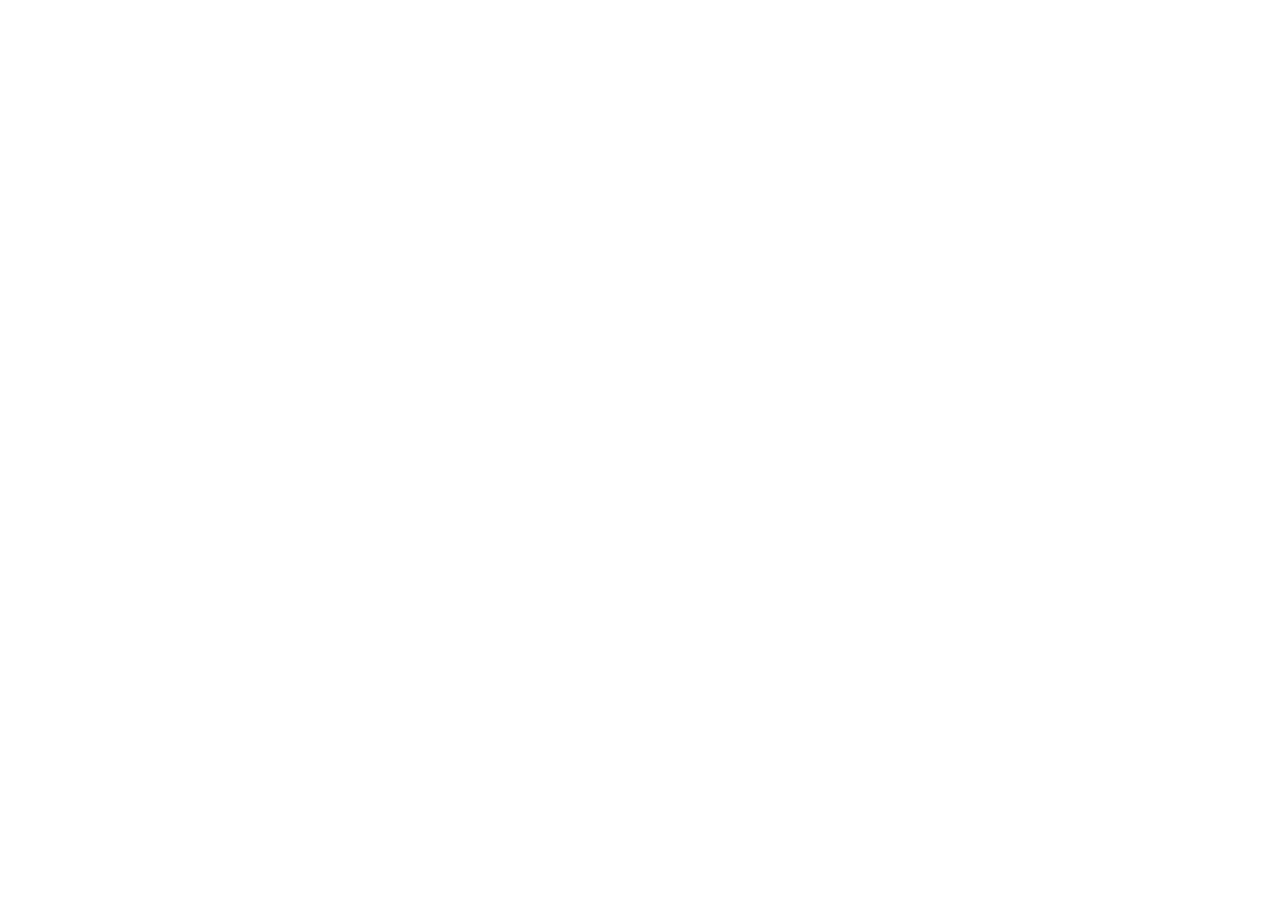
==== index.html @ 5fe6b0d0 "[skip lovable] Use tech stack vite_react_shadcn_ts_20250728_minor" ====
<!doctype html>
<html lang="en">
  <head>
    <meta charset="UTF-8" />
    <meta name="viewport" content="width=device-width, initial-scale=1.0" />
    <title>bukan-fighter-clone</title>
    <meta name="description" content="Lovable Generated Project" />
    <meta name="author" content="Lovable" />

    <meta property="og:title" content="bukan-fighter-clone" />
    <meta property="og:description" content="Lovable Generated Project" />
    <meta property="og:type" content="website" />
    <meta property="og:image" content="https://lovable.dev/opengraph-image-p98pqg.png" />

    <meta name="twitter:card" content="summary_large_image" />
    <meta name="twitter:site" content="@Lovable" />
    <meta name="twitter:image" content="https://lovable.dev/opengraph-image-p98pqg.png" />
  </head>

  <body>
    <div id="root"></div>
    <script type="module" src="/src/main.tsx"></script>
  </body>
</html>
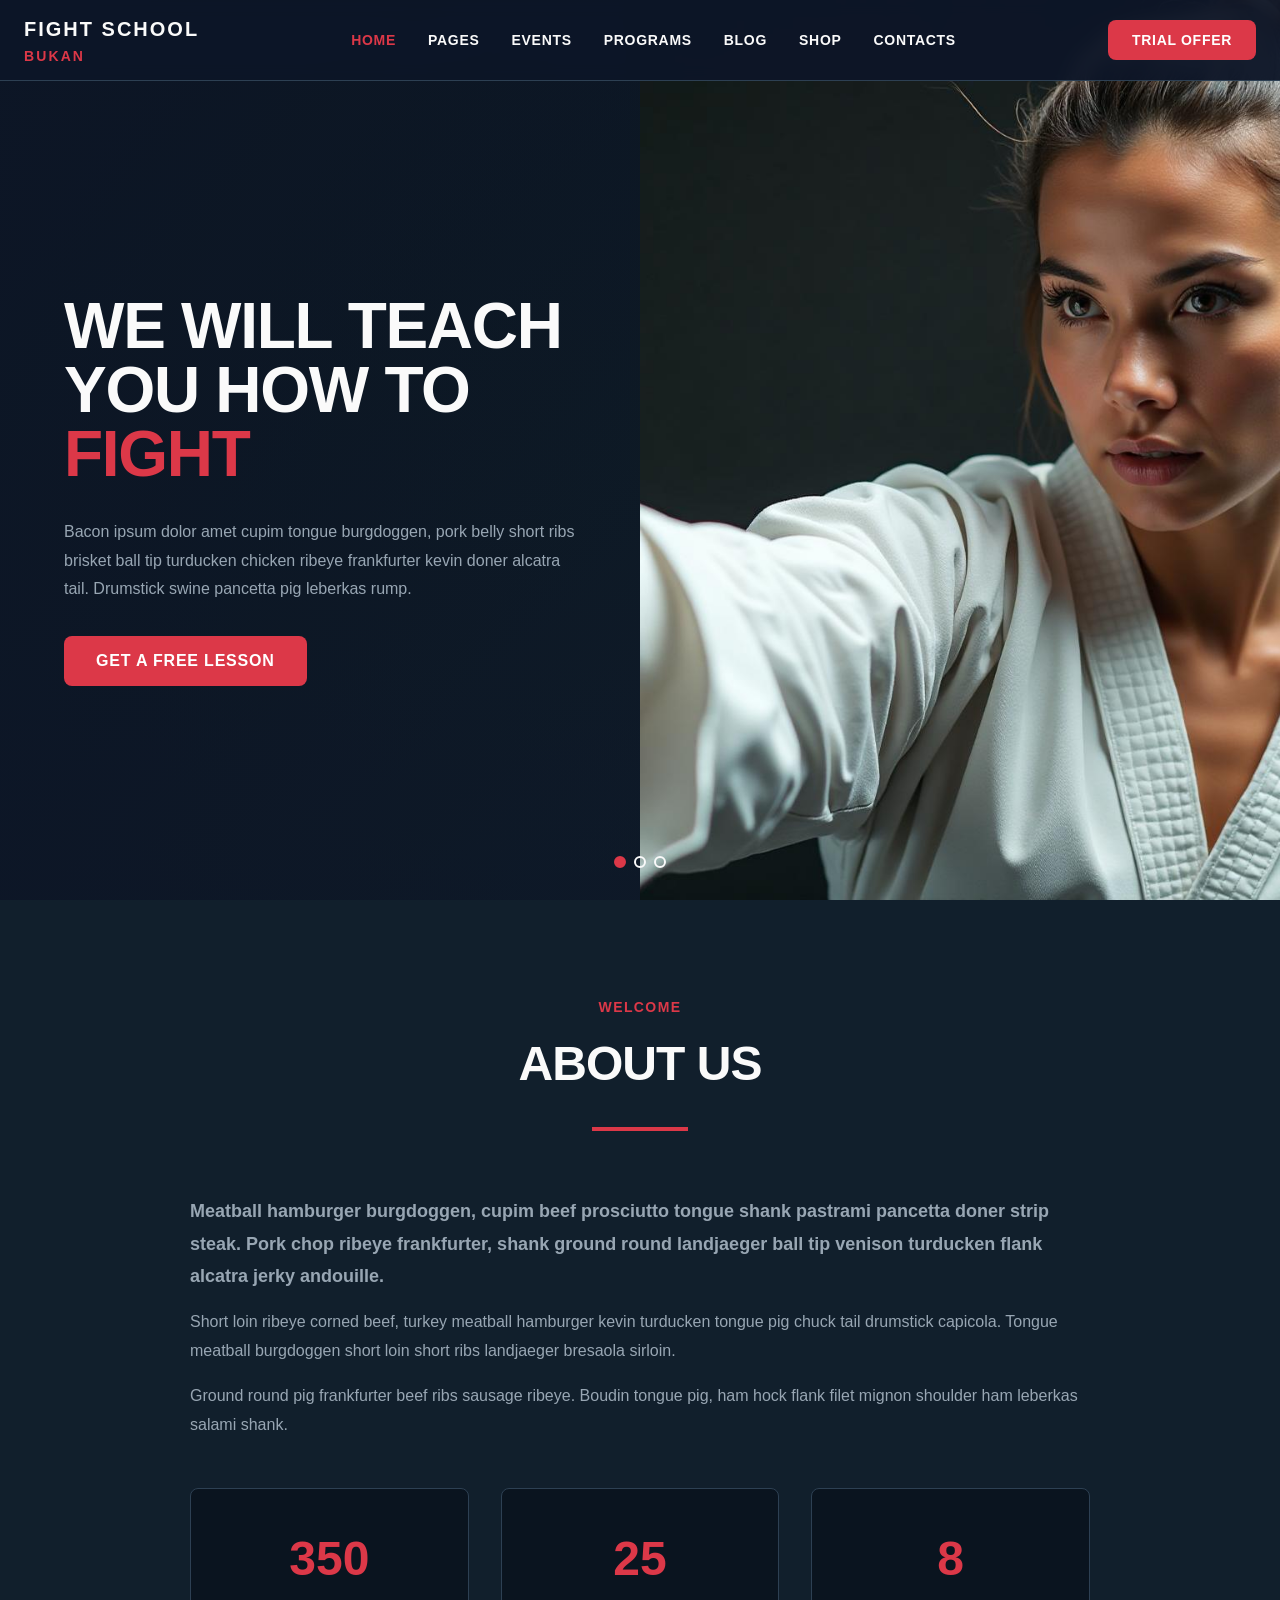
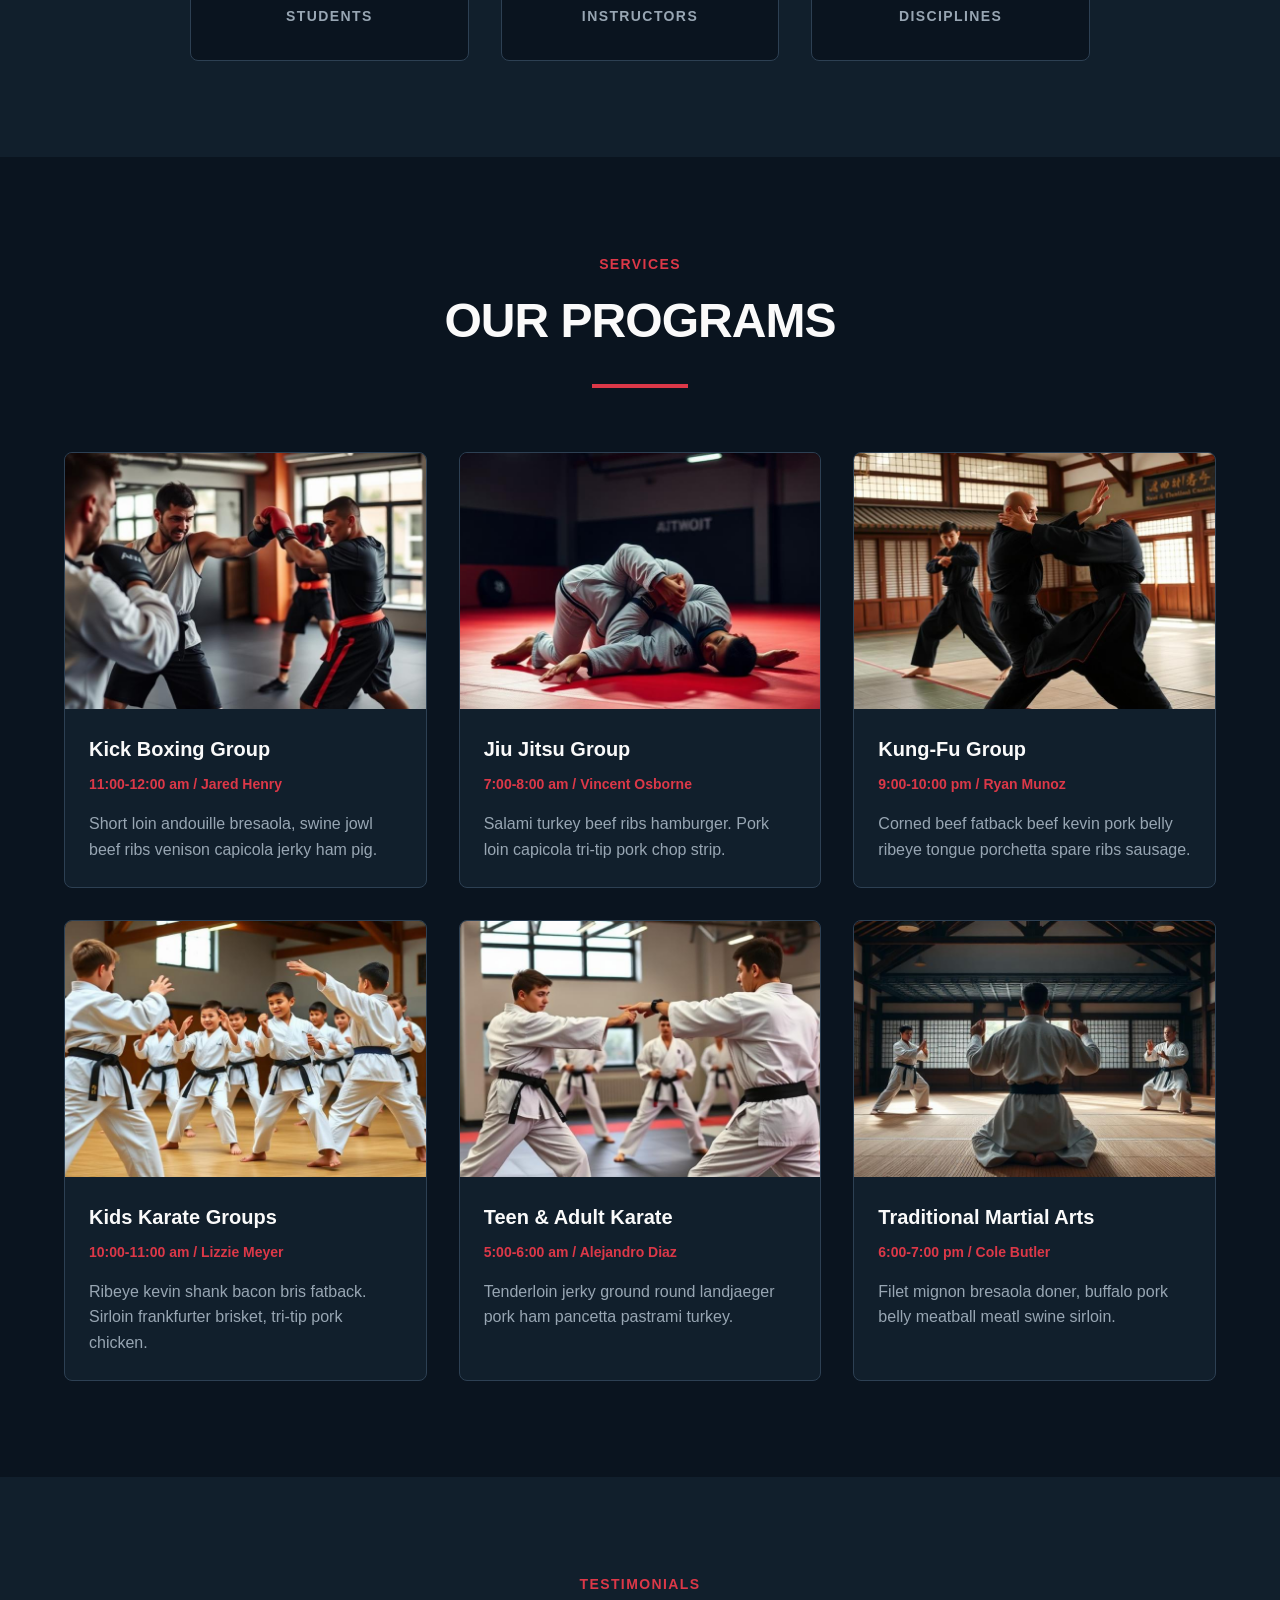
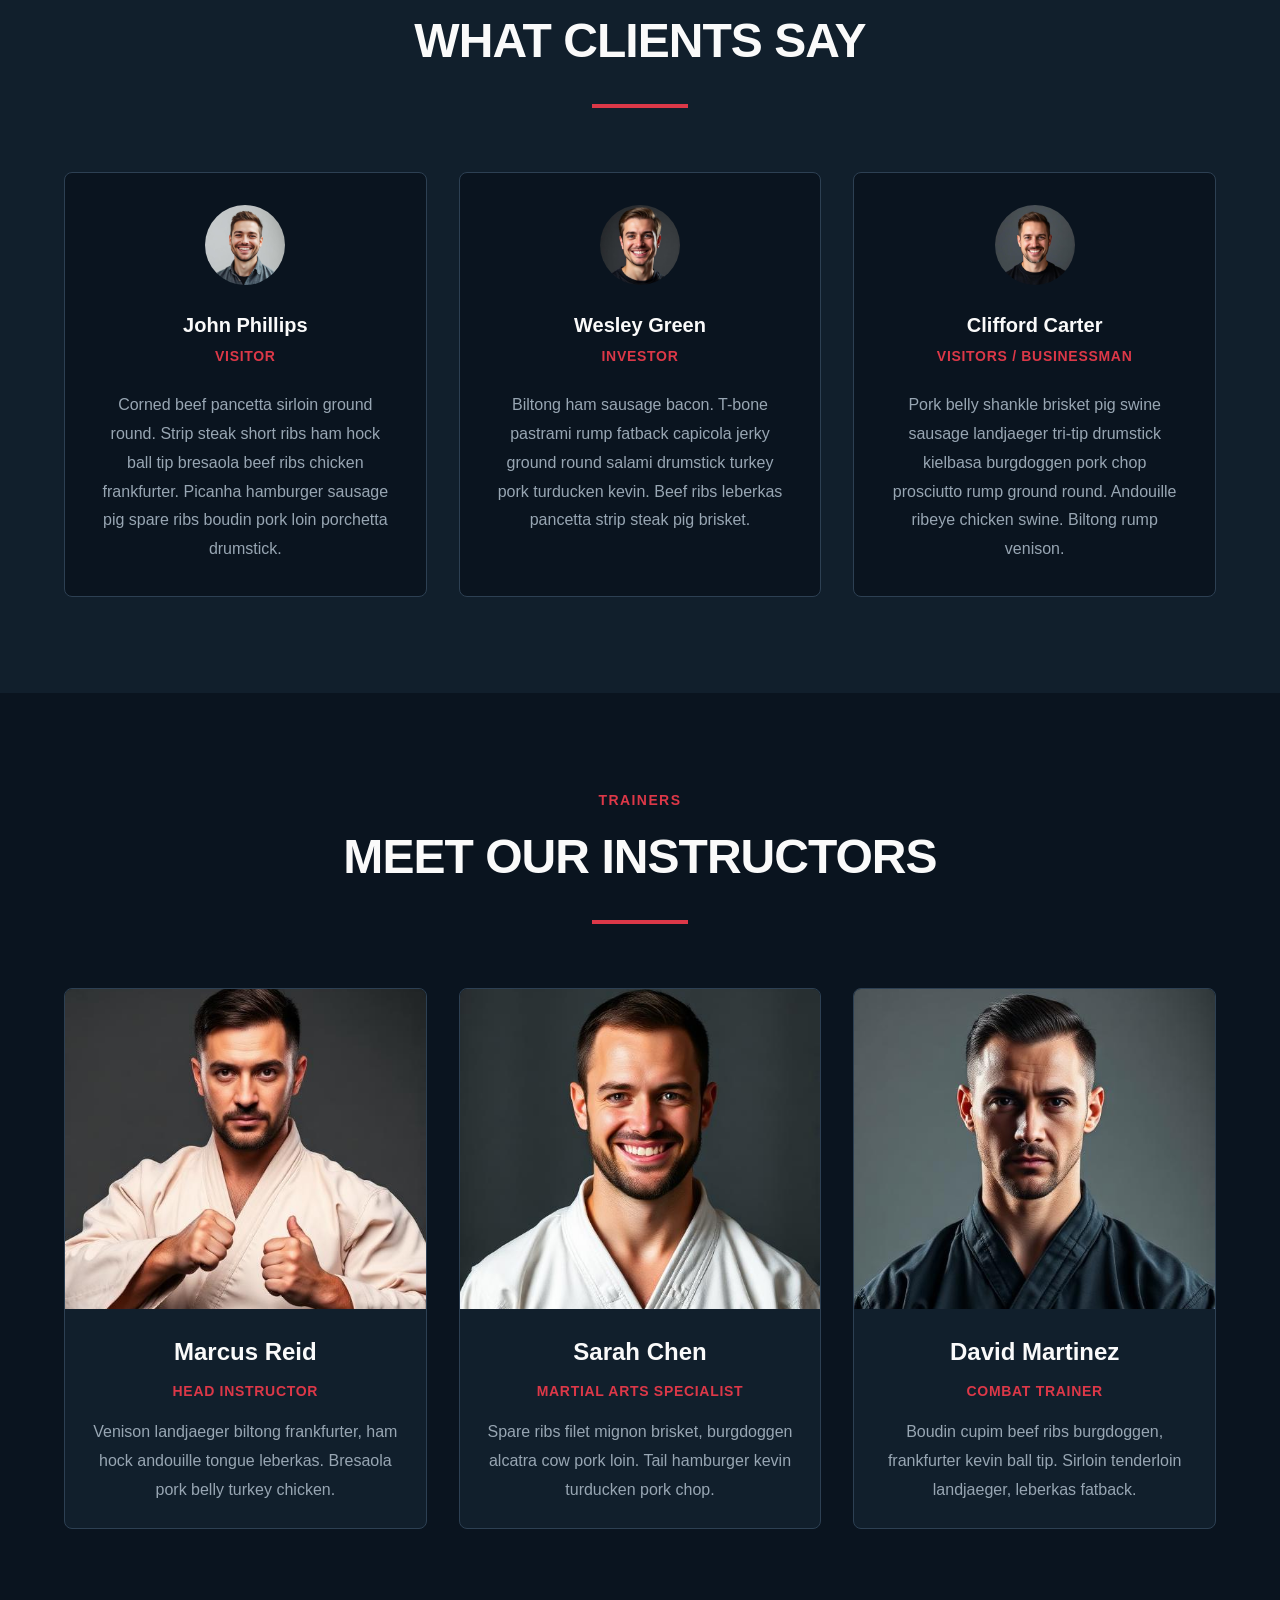
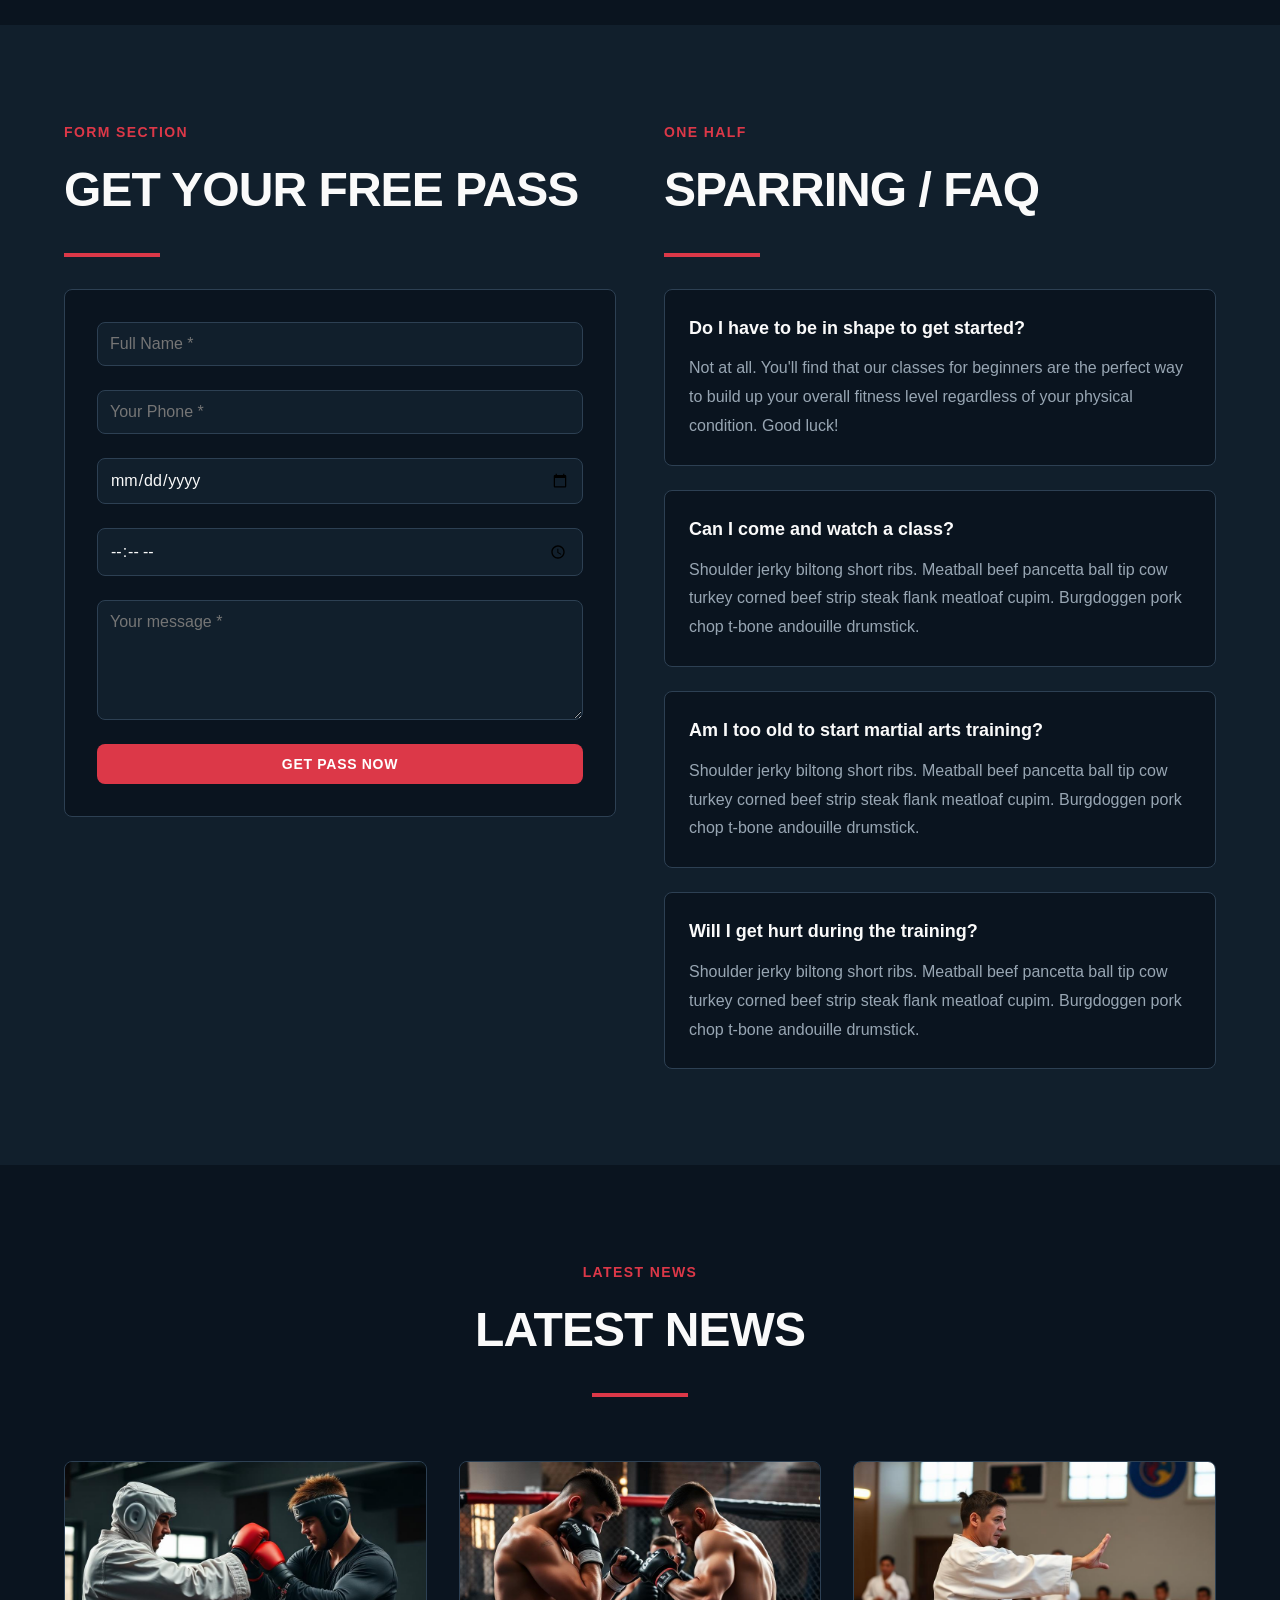
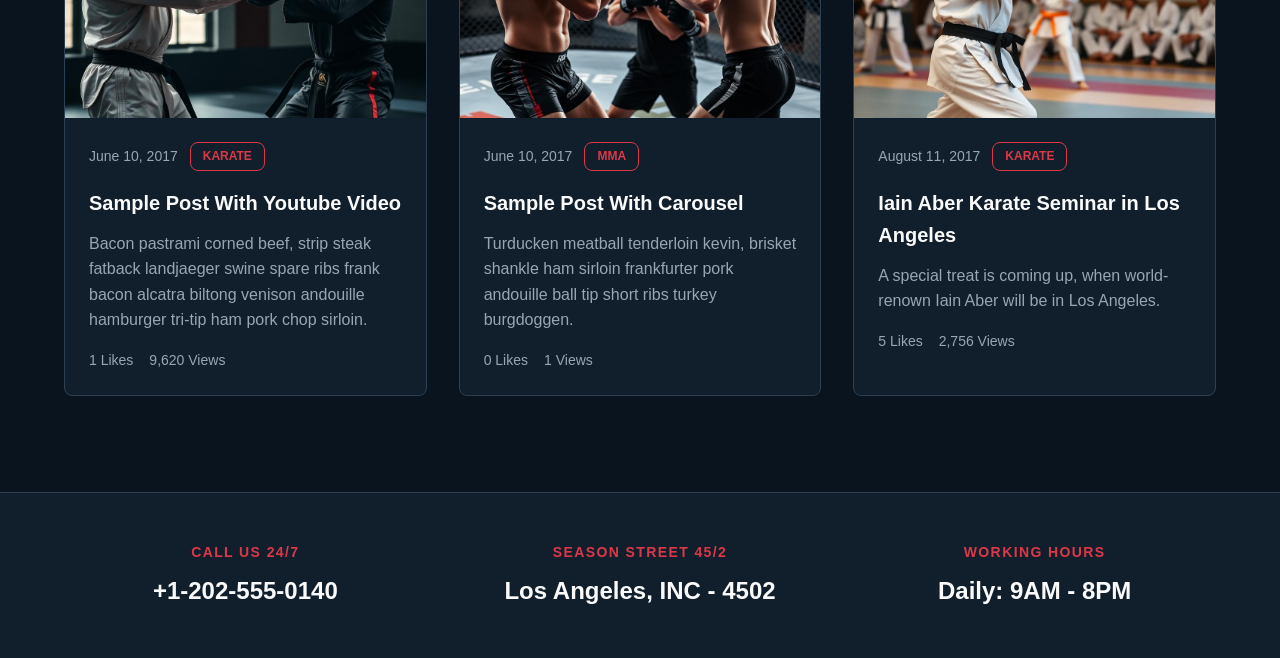
==== commit 01dba639: "Clean up repo and keep plain HTML files Remove all React/Vite specific files and configurations. Ren" ====
--- a/index.html
+++ b/index.html
@@ -1,24 +1,379 @@
-<!doctype html>
+<!DOCTYPE html>
 <html lang="en">
-  <head>
-    <meta charset="UTF-8" />
-    <meta name="viewport" content="width=device-width, initial-scale=1.0" />
-    <title>bukan-fighter-clone</title>
-    <meta name="description" content="Lovable Generated Project" />
-    <meta name="author" content="Lovable" />
-
-    <meta property="og:title" content="bukan-fighter-clone" />
-    <meta property="og:description" content="Lovable Generated Project" />
-    <meta property="og:type" content="website" />
-    <meta property="og:image" content="https://lovable.dev/opengraph-image-p98pqg.png" />
-
-    <meta name="twitter:card" content="summary_large_image" />
-    <meta name="twitter:site" content="@Lovable" />
-    <meta name="twitter:image" content="https://lovable.dev/opengraph-image-p98pqg.png" />
-  </head>
-
-  <body>
-    <div id="root"></div>
-    <script type="module" src="/src/main.tsx"></script>
-  </body>
+<head>
+  <meta charset="UTF-8">
+  <meta name="viewport" content="width=device-width, initial-scale=1.0">
+  <meta name="description" content="BUKAN Fight School - Professional martial arts training in Los Angeles. Learn kickboxing, Jiu Jitsu, Kung-Fu, and traditional martial arts from expert instructors.">
+  <title>BUKAN Fight School - Professional Martial Arts Training</title>
+  <link rel="stylesheet" href="styles.css">
+</head>
+<body>
+  <!-- Navigation -->
+  <nav class="nav">
+    <div class="nav-container">
+      <div class="nav-content">
+        <div class="logo">
+          <div class="logo-main">FIGHT SCHOOL</div>
+          <div class="logo-sub">BUKAN</div>
+        </div>
+        
+        <div class="nav-links" id="navLinks">
+          <a href="#home" class="nav-link active">HOME</a>
+          <a href="#about" class="nav-link">PAGES</a>
+          <a href="#programs" class="nav-link">EVENTS</a>
+          <a href="#programs" class="nav-link">PROGRAMS</a>
+          <a href="#news" class="nav-link">BLOG</a>
+          <a href="#shop" class="nav-link">SHOP</a>
+          <a href="#contact" class="nav-link">CONTACTS</a>
+        </div>
+        
+        <button class="btn btn-primary">TRIAL OFFER</button>
+        
+        <button class="mobile-menu-btn" id="mobileMenuBtn">
+          <span></span>
+          <span></span>
+          <span></span>
+        </button>
+      </div>
+    </div>
+  </nav>
+
+  <!-- Hero Section -->
+  <section class="hero" id="home">
+    <div class="hero-overlay"></div>
+    <div class="hero-content">
+      <div class="container">
+        <div class="hero-text">
+          <h1 class="hero-title">
+            <span class="hero-title-line">WE WILL TEACH</span>
+            <span class="hero-title-line">YOU HOW TO</span>
+            <span class="hero-title-line hero-title-accent">FIGHT</span>
+          </h1>
+          <p class="hero-subtitle">
+            Bacon ipsum dolor amet cupim tongue burgdoggen, pork belly short ribs<br>
+            brisket ball tip turducken chicken ribeye frankfurter kevin doner alcatra<br>
+            tail. Drumstick swine pancetta pig leberkas rump.
+          </p>
+          <button class="btn btn-primary btn-large">GET A FREE LESSON</button>
+        </div>
+      </div>
+    </div>
+    <img src="src/assets/hero-fighter.jpg" alt="Martial Artist" class="hero-image">
+    
+    <div class="hero-pagination">
+      <button class="hero-dot active"></button>
+      <button class="hero-dot"></button>
+      <button class="hero-dot"></button>
+    </div>
+  </section>
+
+  <!-- About Section -->
+  <section class="section section-light" id="about">
+    <div class="container">
+      <div class="section-header">
+        <div class="section-label">Welcome</div>
+        <h2 class="section-title">About us</h2>
+        <div class="section-divider"></div>
+      </div>
+      
+      <div class="about-content">
+        <div class="about-text">
+          <p class="about-lead">Meatball hamburger burgdoggen, cupim beef prosciutto tongue shank pastrami pancetta doner strip steak. Pork chop ribeye frankfurter, shank ground round landjaeger ball tip venison turducken flank alcatra jerky andouille.</p>
+          <p>Short loin ribeye corned beef, turkey meatball hamburger kevin turducken tongue pig chuck tail drumstick capicola. Tongue meatball burgdoggen short loin short ribs landjaeger bresaola sirloin.</p>
+          <p>Ground round pig frankfurter beef ribs sausage ribeye. Boudin tongue pig, ham hock flank filet mignon shoulder ham leberkas salami shank.</p>
+        </div>
+        <div class="about-stats">
+          <div class="stat-card">
+            <div class="stat-number">350</div>
+            <div class="stat-label">STUDENTS</div>
+          </div>
+          <div class="stat-card">
+            <div class="stat-number">25</div>
+            <div class="stat-label">INSTRUCTORS</div>
+          </div>
+          <div class="stat-card">
+            <div class="stat-number">8</div>
+            <div class="stat-label">DISCIPLINES</div>
+          </div>
+        </div>
+      </div>
+    </div>
+  </section>
+
+  <!-- Programs Section -->
+  <section class="section section-dark" id="programs">
+    <div class="container">
+      <div class="section-header">
+        <div class="section-label">Services</div>
+        <h2 class="section-title">Our programs</h2>
+        <div class="section-divider"></div>
+      </div>
+      
+      <div class="programs-grid">
+        <div class="program-card">
+          <img src="src/assets/program-kickboxing.jpg" alt="Kick Boxing Group" class="program-image">
+          <div class="program-content">
+            <h3 class="program-title">Kick Boxing Group</h3>
+            <p class="program-meta">11:00-12:00 am / Jared Henry</p>
+            <p class="program-description">Short loin andouille bresaola, swine jowl beef ribs venison capicola jerky ham pig.</p>
+          </div>
+        </div>
+        
+        <div class="program-card">
+          <img src="src/assets/program-jiujitsu.jpg" alt="Jiu Jitsu Group" class="program-image">
+          <div class="program-content">
+            <h3 class="program-title">Jiu Jitsu Group</h3>
+            <p class="program-meta">7:00-8:00 am / Vincent Osborne</p>
+            <p class="program-description">Salami turkey beef ribs hamburger. Pork loin capicola tri-tip pork chop strip.</p>
+          </div>
+        </div>
+        
+        <div class="program-card">
+          <img src="src/assets/program-kungfu.jpg" alt="Kung-Fu Group" class="program-image">
+          <div class="program-content">
+            <h3 class="program-title">Kung-Fu Group</h3>
+            <p class="program-meta">9:00-10:00 pm / Ryan Munoz</p>
+            <p class="program-description">Corned beef fatback beef kevin pork belly ribeye tongue porchetta spare ribs sausage.</p>
+          </div>
+        </div>
+        
+        <div class="program-card">
+          <img src="src/assets/program-kids.jpg" alt="Kids Karate Groups" class="program-image">
+          <div class="program-content">
+            <h3 class="program-title">Kids Karate Groups</h3>
+            <p class="program-meta">10:00-11:00 am / Lizzie Meyer</p>
+            <p class="program-description">Ribeye kevin shank bacon bris fatback. Sirloin frankfurter brisket, tri-tip pork chicken.</p>
+          </div>
+        </div>
+        
+        <div class="program-card">
+          <img src="src/assets/program-teen-adult.jpg" alt="Teen & Adult Karate" class="program-image">
+          <div class="program-content">
+            <h3 class="program-title">Teen & Adult Karate</h3>
+            <p class="program-meta">5:00-6:00 am / Alejandro Diaz</p>
+            <p class="program-description">Tenderloin jerky ground round landjaeger pork ham pancetta pastrami turkey.</p>
+          </div>
+        </div>
+        
+        <div class="program-card">
+          <img src="src/assets/program-traditional.jpg" alt="Traditional Martial Arts" class="program-image">
+          <div class="program-content">
+            <h3 class="program-title">Traditional Martial Arts</h3>
+            <p class="program-meta">6:00-7:00 pm / Cole Butler</p>
+            <p class="program-description">Filet mignon bresaola doner, buffalo pork belly meatball meatl swine sirloin.</p>
+          </div>
+        </div>
+      </div>
+    </div>
+  </section>
+
+  <!-- Testimonials Section -->
+  <section class="section section-light">
+    <div class="container">
+      <div class="section-header">
+        <div class="section-label">Testimonials</div>
+        <h2 class="section-title">What clients say</h2>
+        <div class="section-divider"></div>
+      </div>
+      
+      <div class="testimonials-grid">
+        <div class="testimonial-card">
+          <img src="src/assets/testimonial-1.jpg" alt="John Phillips" class="testimonial-avatar">
+          <h3 class="testimonial-name">John Phillips</h3>
+          <p class="testimonial-role">VISITOR</p>
+          <p class="testimonial-text">Corned beef pancetta sirloin ground round. Strip steak short ribs ham hock ball tip bresaola beef ribs chicken frankfurter. Picanha hamburger sausage pig spare ribs boudin pork loin porchetta drumstick.</p>
+        </div>
+        
+        <div class="testimonial-card">
+          <img src="src/assets/testimonial-2.jpg" alt="Wesley Green" class="testimonial-avatar">
+          <h3 class="testimonial-name">Wesley Green</h3>
+          <p class="testimonial-role">INVESTOR</p>
+          <p class="testimonial-text">Biltong ham sausage bacon. T-bone pastrami rump fatback capicola jerky ground round salami drumstick turkey pork turducken kevin. Beef ribs leberkas pancetta strip steak pig brisket.</p>
+        </div>
+        
+        <div class="testimonial-card">
+          <img src="src/assets/testimonial-3.jpg" alt="Clifford Carter" class="testimonial-avatar">
+          <h3 class="testimonial-name">Clifford Carter</h3>
+          <p class="testimonial-role">VISITORS / BUSINESSMAN</p>
+          <p class="testimonial-text">Pork belly shankle brisket pig swine sausage landjaeger tri-tip drumstick kielbasa burgdoggen pork chop prosciutto rump ground round. Andouille ribeye chicken swine. Biltong rump venison.</p>
+        </div>
+      </div>
+    </div>
+  </section>
+
+  <!-- Instructors Section -->
+  <section class="section section-dark">
+    <div class="container">
+      <div class="section-header">
+        <div class="section-label">Trainers</div>
+        <h2 class="section-title">Meet our instructors</h2>
+        <div class="section-divider"></div>
+      </div>
+      
+      <div class="instructors-grid">
+        <div class="instructor-card">
+          <img src="src/assets/instructor-1.jpg" alt="Marcus Reid" class="instructor-image">
+          <div class="instructor-content">
+            <h3 class="instructor-name">Marcus Reid</h3>
+            <p class="instructor-title">HEAD INSTRUCTOR</p>
+            <p class="instructor-description">Venison landjaeger biltong frankfurter, ham hock andouille tongue leberkas. Bresaola pork belly turkey chicken.</p>
+          </div>
+        </div>
+        
+        <div class="instructor-card">
+          <img src="src/assets/instructor-2.jpg" alt="Sarah Chen" class="instructor-image">
+          <div class="instructor-content">
+            <h3 class="instructor-name">Sarah Chen</h3>
+            <p class="instructor-title">MARTIAL ARTS SPECIALIST</p>
+            <p class="instructor-description">Spare ribs filet mignon brisket, burgdoggen alcatra cow pork loin. Tail hamburger kevin turducken pork chop.</p>
+          </div>
+        </div>
+        
+        <div class="instructor-card">
+          <img src="src/assets/instructor-3.jpg" alt="David Martinez" class="instructor-image">
+          <div class="instructor-content">
+            <h3 class="instructor-name">David Martinez</h3>
+            <p class="instructor-title">COMBAT TRAINER</p>
+            <p class="instructor-description">Boudin cupim beef ribs burgdoggen, frankfurter kevin ball tip. Sirloin tenderloin landjaeger, leberkas fatback.</p>
+          </div>
+        </div>
+      </div>
+    </div>
+  </section>
+
+  <!-- Free Pass Section -->
+  <section class="section section-light" id="contact">
+    <div class="container">
+      <div class="freepass-grid">
+        <div class="freepass-form">
+          <div class="section-label">Form Section</div>
+          <h2 class="section-title">Get your FREE Pass</h2>
+          <div class="section-divider"></div>
+          
+          <form class="form" id="freePassForm">
+            <input type="text" placeholder="Full Name *" required class="form-input">
+            <input type="tel" placeholder="Your Phone *" required class="form-input">
+            <input type="date" placeholder="Date *" required class="form-input">
+            <input type="time" placeholder="Time *" required class="form-input">
+            <textarea placeholder="Your message *" required rows="5" class="form-textarea"></textarea>
+            <button type="submit" class="btn btn-primary btn-full">GET PASS NOW</button>
+          </form>
+        </div>
+        
+        <div class="freepass-faq">
+          <div class="section-label">One Half</div>
+          <h2 class="section-title">Sparring / FAQ</h2>
+          <div class="section-divider"></div>
+          
+          <div class="faq-list">
+            <div class="faq-item">
+              <h3 class="faq-question">Do I have to be in shape to get started?</h3>
+              <p class="faq-answer">Not at all. You'll find that our classes for beginners are the perfect way to build up your overall fitness level regardless of your physical condition. Good luck!</p>
+            </div>
+            
+            <div class="faq-item">
+              <h3 class="faq-question">Can I come and watch a class?</h3>
+              <p class="faq-answer">Shoulder jerky biltong short ribs. Meatball beef pancetta ball tip cow turkey corned beef strip steak flank meatloaf cupim. Burgdoggen pork chop t-bone andouille drumstick.</p>
+            </div>
+            
+            <div class="faq-item">
+              <h3 class="faq-question">Am I too old to start martial arts training?</h3>
+              <p class="faq-answer">Shoulder jerky biltong short ribs. Meatball beef pancetta ball tip cow turkey corned beef strip steak flank meatloaf cupim. Burgdoggen pork chop t-bone andouille drumstick.</p>
+            </div>
+            
+            <div class="faq-item">
+              <h3 class="faq-question">Will I get hurt during the training?</h3>
+              <p class="faq-answer">Shoulder jerky biltong short ribs. Meatball beef pancetta ball tip cow turkey corned beef strip steak flank meatloaf cupim. Burgdoggen pork chop t-bone andouille drumstick.</p>
+            </div>
+          </div>
+        </div>
+      </div>
+    </div>
+  </section>
+
+  <!-- News Section -->
+  <section class="section section-dark" id="news">
+    <div class="container">
+      <div class="section-header">
+        <div class="section-label">Latest News</div>
+        <h2 class="section-title">Latest news</h2>
+        <div class="section-divider"></div>
+      </div>
+      
+      <div class="news-grid">
+        <div class="news-card">
+          <img src="src/assets/news-1.jpg" alt="Sample Post With Youtube Video" class="news-image">
+          <div class="news-content">
+            <div class="news-meta">
+              <span class="news-date">June 10, 2017</span>
+              <span class="news-badge">Karate</span>
+            </div>
+            <h3 class="news-title">Sample Post With Youtube Video</h3>
+            <p class="news-excerpt">Bacon pastrami corned beef, strip steak fatback landjaeger swine spare ribs frank bacon alcatra biltong venison andouille hamburger tri-tip ham pork chop sirloin.</p>
+            <div class="news-stats">
+              <span>1 Likes</span>
+              <span>9,620 Views</span>
+            </div>
+          </div>
+        </div>
+        
+        <div class="news-card">
+          <img src="src/assets/news-2.jpg" alt="Sample Post With Carousel" class="news-image">
+          <div class="news-content">
+            <div class="news-meta">
+              <span class="news-date">June 10, 2017</span>
+              <span class="news-badge">MMA</span>
+            </div>
+            <h3 class="news-title">Sample Post With Carousel</h3>
+            <p class="news-excerpt">Turducken meatball tenderloin kevin, brisket shankle ham sirloin frankfurter pork andouille ball tip short ribs turkey burgdoggen.</p>
+            <div class="news-stats">
+              <span>0 Likes</span>
+              <span>1 Views</span>
+            </div>
+          </div>
+        </div>
+        
+        <div class="news-card">
+          <img src="src/assets/news-3.jpg" alt="Iain Aber Karate Seminar in Los Angeles" class="news-image">
+          <div class="news-content">
+            <div class="news-meta">
+              <span class="news-date">August 11, 2017</span>
+              <span class="news-badge">Karate</span>
+            </div>
+            <h3 class="news-title">Iain Aber Karate Seminar in Los Angeles</h3>
+            <p class="news-excerpt">A special treat is coming up, when world-renown Iain Aber will be in Los Angeles.</p>
+            <div class="news-stats">
+              <span>5 Likes</span>
+              <span>2,756 Views</span>
+            </div>
+          </div>
+        </div>
+      </div>
+    </div>
+  </section>
+
+  <!-- Footer -->
+  <footer class="footer">
+    <div class="container">
+      <div class="footer-grid">
+        <div class="footer-item">
+          <div class="footer-label">Call us 24/7</div>
+          <div class="footer-value">+1-202-555-0140</div>
+        </div>
+        
+        <div class="footer-item">
+          <div class="footer-label">Season Street 45/2</div>
+          <div class="footer-value">Los Angeles, INC - 4502</div>
+        </div>
+        
+        <div class="footer-item">
+          <div class="footer-label">Working Hours</div>
+          <div class="footer-value">Daily: 9AM - 8PM</div>
+        </div>
+      </div>
+    </div>
+  </footer>
+
+  <script src="script.js"></script>
+</body>
 </html>
--- a/styles.css
+++ b/styles.css
@@ -0,0 +1,725 @@
+/* Reset and Base Styles */
+* {
+  margin: 0;
+  padding: 0;
+  box-sizing: border-box;
+}
+
+:root {
+  --background: hsl(210, 50%, 8%);
+  --foreground: hsl(0, 0%, 98%);
+  --card: hsl(210, 45%, 12%);
+  --card-foreground: hsl(0, 0%, 98%);
+  --primary: hsl(354, 70%, 54%);
+  --primary-foreground: hsl(0, 0%, 100%);
+  --secondary: hsl(210, 40%, 18%);
+  --secondary-foreground: hsl(0, 0%, 98%);
+  --muted: hsl(210, 35%, 20%);
+  --muted-foreground: hsl(210, 15%, 65%);
+  --border: hsl(210, 30%, 25%);
+  --radius: 0.5rem;
+}
+
+body {
+  font-family: -apple-system, BlinkMacSystemFont, 'Segoe UI', Roboto, 'Helvetica Neue', Arial, sans-serif;
+  background-color: var(--background);
+  color: var(--foreground);
+  line-height: 1.6;
+  overflow-x: hidden;
+}
+
+img {
+  max-width: 100%;
+  height: auto;
+  display: block;
+}
+
+/* Container */
+.container {
+  max-width: 1200px;
+  margin: 0 auto;
+  padding: 0 1.5rem;
+}
+
+/* Navigation */
+.nav {
+  position: fixed;
+  top: 0;
+  left: 0;
+  right: 0;
+  z-index: 50;
+  background: rgba(13, 22, 39, 0.95);
+  backdrop-filter: blur(8px);
+  border-bottom: 1px solid var(--border);
+}
+
+.nav-container {
+  max-width: 1400px;
+  margin: 0 auto;
+  padding: 0 1.5rem;
+}
+
+.nav-content {
+  display: flex;
+  align-items: center;
+  justify-content: space-between;
+  height: 80px;
+}
+
+.logo {
+  display: flex;
+  flex-direction: column;
+  gap: 0;
+}
+
+.logo-main {
+  font-size: 1.25rem;
+  font-weight: 900;
+  letter-spacing: 0.1em;
+  color: var(--foreground);
+}
+
+.logo-sub {
+  font-size: 0.875rem;
+  font-weight: 700;
+  letter-spacing: 0.15em;
+  color: var(--primary);
+}
+
+.nav-links {
+  display: flex;
+  gap: 2rem;
+  align-items: center;
+}
+
+.nav-link {
+  color: var(--foreground);
+  text-decoration: none;
+  font-size: 0.875rem;
+  font-weight: 600;
+  letter-spacing: 0.05em;
+  transition: color 0.3s ease;
+}
+
+.nav-link:hover,
+.nav-link.active {
+  color: var(--primary);
+}
+
+.mobile-menu-btn {
+  display: none;
+  flex-direction: column;
+  gap: 4px;
+  background: none;
+  border: none;
+  cursor: pointer;
+  padding: 8px;
+}
+
+.mobile-menu-btn span {
+  width: 24px;
+  height: 2px;
+  background: var(--foreground);
+  transition: all 0.3s ease;
+}
+
+/* Button Styles */
+.btn {
+  padding: 0.75rem 1.5rem;
+  border: none;
+  border-radius: var(--radius);
+  font-weight: 700;
+  font-size: 0.875rem;
+  letter-spacing: 0.05em;
+  cursor: pointer;
+  transition: all 0.3s ease;
+  text-transform: uppercase;
+}
+
+.btn-primary {
+  background-color: var(--primary);
+  color: var(--primary-foreground);
+}
+
+.btn-primary:hover {
+  background-color: hsl(354, 70%, 48%);
+  transform: translateY(-2px);
+}
+
+.btn-large {
+  padding: 1rem 2rem;
+  font-size: 1rem;
+}
+
+.btn-full {
+  width: 100%;
+}
+
+/* Hero Section */
+.hero {
+  position: relative;
+  min-height: 100vh;
+  display: flex;
+  align-items: center;
+  background: linear-gradient(135deg, var(--background) 0%, var(--card) 100%);
+  padding-top: 80px;
+  overflow: hidden;
+}
+
+.hero-overlay {
+  position: absolute;
+  inset: 0;
+  background: radial-gradient(circle at 50% 50%, transparent 0%, rgba(13, 22, 39, 0.9) 100%);
+  z-index: 1;
+}
+
+.hero-content {
+  position: relative;
+  z-index: 2;
+  width: 100%;
+}
+
+.hero-text {
+  max-width: 600px;
+}
+
+.hero-title {
+  display: flex;
+  flex-direction: column;
+  font-size: 4rem;
+  font-weight: 900;
+  line-height: 1;
+  margin-bottom: 2rem;
+  letter-spacing: -0.02em;
+}
+
+.hero-title-line {
+  display: block;
+}
+
+.hero-title-accent {
+  color: var(--primary);
+}
+
+.hero-subtitle {
+  font-size: 1rem;
+  color: var(--muted-foreground);
+  margin-bottom: 2rem;
+  line-height: 1.8;
+}
+
+.hero-image {
+  position: absolute;
+  right: 0;
+  bottom: 0;
+  height: 100%;
+  width: auto;
+  max-width: 50%;
+  object-fit: cover;
+  object-position: center;
+  z-index: 1;
+}
+
+.hero-pagination {
+  position: absolute;
+  bottom: 2rem;
+  left: 50%;
+  transform: translateX(-50%);
+  display: flex;
+  gap: 0.5rem;
+  z-index: 2;
+}
+
+.hero-dot {
+  width: 12px;
+  height: 12px;
+  border-radius: 50%;
+  border: 2px solid var(--foreground);
+  background: transparent;
+  cursor: pointer;
+  transition: all 0.3s ease;
+}
+
+.hero-dot.active {
+  background: var(--primary);
+  border-color: var(--primary);
+}
+
+/* Section Styles */
+.section {
+  padding: 6rem 0;
+}
+
+.section-light {
+  background-color: var(--card);
+}
+
+.section-dark {
+  background-color: var(--background);
+}
+
+.section-header {
+  text-align: center;
+  margin-bottom: 4rem;
+}
+
+.section-label {
+  font-size: 0.875rem;
+  font-weight: 700;
+  color: var(--primary);
+  text-transform: uppercase;
+  letter-spacing: 0.1em;
+  margin-bottom: 0.5rem;
+}
+
+.section-title {
+  font-size: 3rem;
+  font-weight: 900;
+  text-transform: uppercase;
+  margin-bottom: 1.5rem;
+  letter-spacing: -0.02em;
+}
+
+.section-divider {
+  height: 4px;
+  width: 96px;
+  background-color: var(--primary);
+  margin: 0 auto;
+}
+
+/* About Section */
+.about-content {
+  display: grid;
+  grid-template-columns: 1fr;
+  gap: 3rem;
+  align-items: center;
+  max-width: 900px;
+  margin: 0 auto;
+}
+
+.about-text {
+  display: flex;
+  flex-direction: column;
+  gap: 1rem;
+}
+
+.about-lead {
+  font-size: 1.125rem;
+  font-weight: 600;
+  color: var(--foreground);
+}
+
+.about-text p {
+  color: var(--muted-foreground);
+  line-height: 1.8;
+}
+
+.about-stats {
+  display: grid;
+  grid-template-columns: repeat(3, 1fr);
+  gap: 2rem;
+}
+
+.stat-card {
+  background: var(--background);
+  padding: 2rem;
+  border-radius: var(--radius);
+  text-align: center;
+  border: 1px solid var(--border);
+}
+
+.stat-number {
+  font-size: 3rem;
+  font-weight: 900;
+  color: var(--primary);
+  margin-bottom: 0.5rem;
+}
+
+.stat-label {
+  font-size: 0.875rem;
+  font-weight: 700;
+  color: var(--muted-foreground);
+  letter-spacing: 0.1em;
+}
+
+/* Programs Grid */
+.programs-grid {
+  display: grid;
+  grid-template-columns: repeat(auto-fit, minmax(300px, 1fr));
+  gap: 2rem;
+}
+
+.program-card {
+  background: var(--card);
+  border: 1px solid var(--border);
+  border-radius: var(--radius);
+  overflow: hidden;
+  transition: border-color 0.3s ease;
+}
+
+.program-card:hover {
+  border-color: var(--primary);
+}
+
+.program-image {
+  width: 100%;
+  height: 16rem;
+  object-fit: cover;
+}
+
+.program-content {
+  padding: 1.5rem;
+}
+
+.program-title {
+  font-size: 1.25rem;
+  font-weight: 700;
+  margin-bottom: 0.5rem;
+}
+
+.program-meta {
+  font-size: 0.875rem;
+  color: var(--primary);
+  font-weight: 600;
+  margin-bottom: 1rem;
+}
+
+.program-description {
+  color: var(--muted-foreground);
+}
+
+/* Testimonials Grid */
+.testimonials-grid {
+  display: grid;
+  grid-template-columns: repeat(auto-fit, minmax(300px, 1fr));
+  gap: 2rem;
+}
+
+.testimonial-card {
+  background: var(--background);
+  border: 1px solid var(--border);
+  border-radius: var(--radius);
+  padding: 2rem;
+  text-align: center;
+}
+
+.testimonial-avatar {
+  width: 80px;
+  height: 80px;
+  border-radius: 50%;
+  object-fit: cover;
+  margin: 0 auto 1.5rem;
+}
+
+.testimonial-name {
+  font-size: 1.25rem;
+  font-weight: 700;
+  margin-bottom: 0.25rem;
+}
+
+.testimonial-role {
+  font-size: 0.875rem;
+  color: var(--primary);
+  font-weight: 600;
+  text-transform: uppercase;
+  letter-spacing: 0.05em;
+  margin-bottom: 1.5rem;
+}
+
+.testimonial-text {
+  color: var(--muted-foreground);
+  line-height: 1.8;
+}
+
+/* Instructors Grid */
+.instructors-grid {
+  display: grid;
+  grid-template-columns: repeat(auto-fit, minmax(300px, 1fr));
+  gap: 2rem;
+}
+
+.instructor-card {
+  background: var(--card);
+  border: 1px solid var(--border);
+  border-radius: var(--radius);
+  overflow: hidden;
+}
+
+.instructor-image {
+  width: 100%;
+  height: 20rem;
+  object-fit: cover;
+}
+
+.instructor-content {
+  padding: 1.5rem;
+  text-align: center;
+}
+
+.instructor-name {
+  font-size: 1.5rem;
+  font-weight: 700;
+  margin-bottom: 0.5rem;
+}
+
+.instructor-title {
+  font-size: 0.875rem;
+  color: var(--primary);
+  font-weight: 600;
+  text-transform: uppercase;
+  letter-spacing: 0.05em;
+  margin-bottom: 1rem;
+}
+
+.instructor-description {
+  color: var(--muted-foreground);
+  line-height: 1.8;
+}
+
+/* Free Pass Section */
+.freepass-grid {
+  display: grid;
+  grid-template-columns: repeat(auto-fit, minmax(400px, 1fr));
+  gap: 3rem;
+  align-items: start;
+}
+
+.freepass-form,
+.freepass-faq {
+  text-align: left;
+}
+
+.freepass-form .section-label,
+.freepass-faq .section-label {
+  text-align: left;
+}
+
+.freepass-form .section-title,
+.freepass-faq .section-title {
+  text-align: left;
+}
+
+.freepass-form .section-divider,
+.freepass-faq .section-divider {
+  margin: 0 0 2rem 0;
+}
+
+.form {
+  background: var(--background);
+  border: 1px solid var(--border);
+  border-radius: var(--radius);
+  padding: 2rem;
+  display: flex;
+  flex-direction: column;
+  gap: 1.5rem;
+}
+
+.form-input,
+.form-textarea {
+  width: 100%;
+  padding: 0.75rem;
+  border: 1px solid var(--border);
+  border-radius: var(--radius);
+  background: var(--card);
+  color: var(--foreground);
+  font-family: inherit;
+  font-size: 1rem;
+  transition: border-color 0.3s ease;
+}
+
+.form-input:focus,
+.form-textarea:focus {
+  outline: none;
+  border-color: var(--primary);
+}
+
+.form-textarea {
+  resize: vertical;
+  min-height: 120px;
+}
+
+.faq-list {
+  display: flex;
+  flex-direction: column;
+  gap: 1.5rem;
+}
+
+.faq-item {
+  background: var(--background);
+  border: 1px solid var(--border);
+  border-radius: var(--radius);
+  padding: 1.5rem;
+}
+
+.faq-question {
+  font-size: 1.125rem;
+  font-weight: 700;
+  margin-bottom: 0.75rem;
+}
+
+.faq-answer {
+  color: var(--muted-foreground);
+  line-height: 1.8;
+}
+
+/* News Grid */
+.news-grid {
+  display: grid;
+  grid-template-columns: repeat(auto-fit, minmax(300px, 1fr));
+  gap: 2rem;
+}
+
+.news-card {
+  background: var(--card);
+  border: 1px solid var(--border);
+  border-radius: var(--radius);
+  overflow: hidden;
+  transition: border-color 0.3s ease;
+}
+
+.news-card:hover {
+  border-color: var(--primary);
+}
+
+.news-image {
+  width: 100%;
+  height: 16rem;
+  object-fit: cover;
+}
+
+.news-content {
+  padding: 1.5rem;
+}
+
+.news-meta {
+  display: flex;
+  align-items: center;
+  gap: 0.75rem;
+  margin-bottom: 1rem;
+}
+
+.news-date {
+  font-size: 0.875rem;
+  color: var(--muted-foreground);
+}
+
+.news-badge {
+  font-size: 0.75rem;
+  padding: 0.25rem 0.75rem;
+  border: 1px solid var(--primary);
+  color: var(--primary);
+  border-radius: var(--radius);
+  text-transform: uppercase;
+  font-weight: 600;
+}
+
+.news-title {
+  font-size: 1.25rem;
+  font-weight: 700;
+  margin-bottom: 0.75rem;
+  cursor: pointer;
+  transition: color 0.3s ease;
+}
+
+.news-title:hover {
+  color: var(--primary);
+}
+
+.news-excerpt {
+  color: var(--muted-foreground);
+  margin-bottom: 1rem;
+}
+
+.news-stats {
+  display: flex;
+  gap: 1rem;
+  font-size: 0.875rem;
+  color: var(--muted-foreground);
+}
+
+/* Footer */
+.footer {
+  background: var(--card);
+  border-top: 1px solid var(--border);
+  padding: 3rem 0;
+}
+
+.footer-grid {
+  display: grid;
+  grid-template-columns: repeat(auto-fit, minmax(250px, 1fr));
+  gap: 2rem;
+  text-align: center;
+}
+
+.footer-label {
+  font-size: 0.875rem;
+  font-weight: 700;
+  color: var(--primary);
+  text-transform: uppercase;
+  letter-spacing: 0.1em;
+  margin-bottom: 0.5rem;
+}
+
+.footer-value {
+  font-size: 1.5rem;
+  font-weight: 700;
+  color: var(--foreground);
+}
+
+/* Responsive Design */
+@media (max-width: 768px) {
+  .nav-links {
+    display: none;
+    position: absolute;
+    top: 80px;
+    left: 0;
+    right: 0;
+    background: rgba(13, 22, 39, 0.98);
+    flex-direction: column;
+    padding: 2rem;
+    border-bottom: 1px solid var(--border);
+  }
+  
+  .nav-links.active {
+    display: flex;
+  }
+  
+  .mobile-menu-btn {
+    display: flex;
+  }
+  
+  .hero-title {
+    font-size: 2.5rem;
+  }
+  
+  .hero-image {
+    opacity: 0.3;
+    max-width: 100%;
+  }
+  
+  .section-title {
+    font-size: 2rem;
+  }
+  
+  .about-stats {
+    grid-template-columns: 1fr;
+  }
+  
+  .freepass-grid {
+    grid-template-columns: 1fr;
+  }
+  
+  .footer-grid {
+    grid-template-columns: 1fr;
+  }
+}
+
+@media (min-width: 769px) {
+  .about-content {
+    grid-template-columns: 1fr;
+  }
+  
+  .hero-text {
+    padding-right: 2rem;
+  }
+}
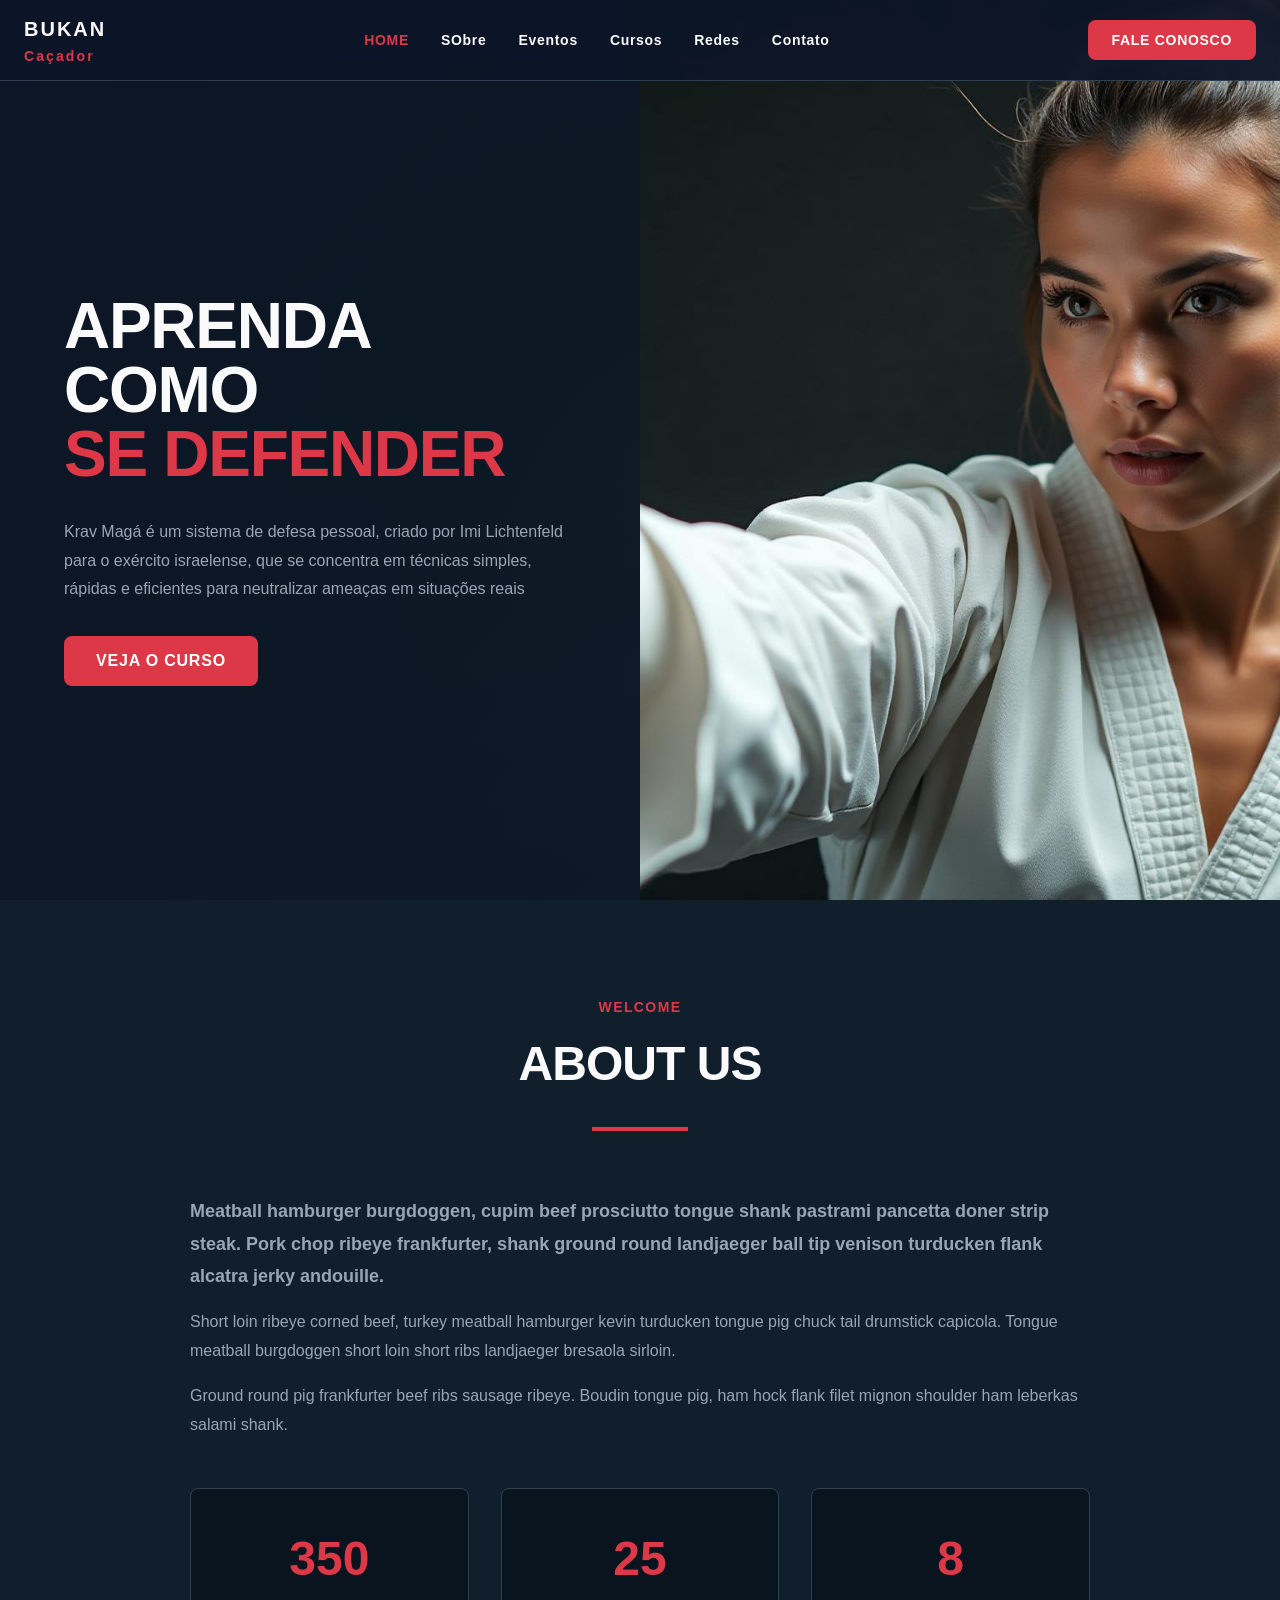
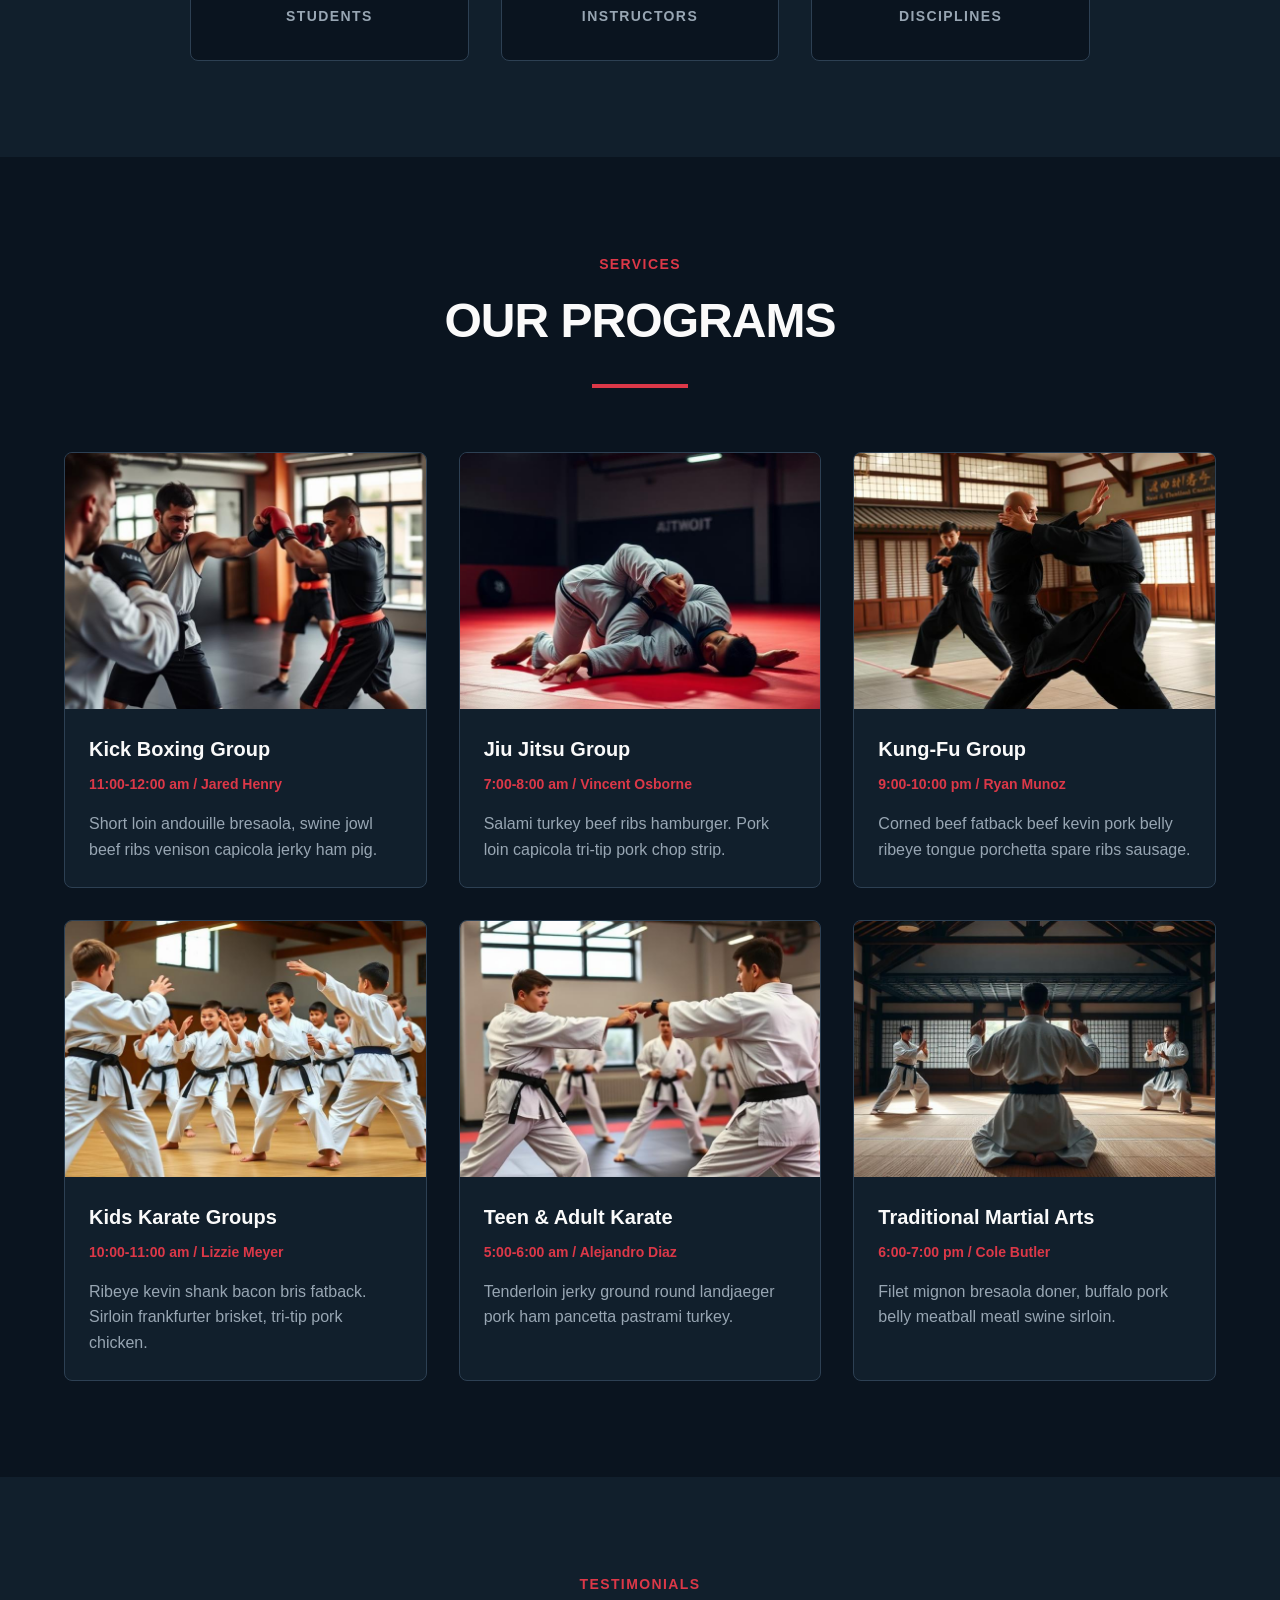
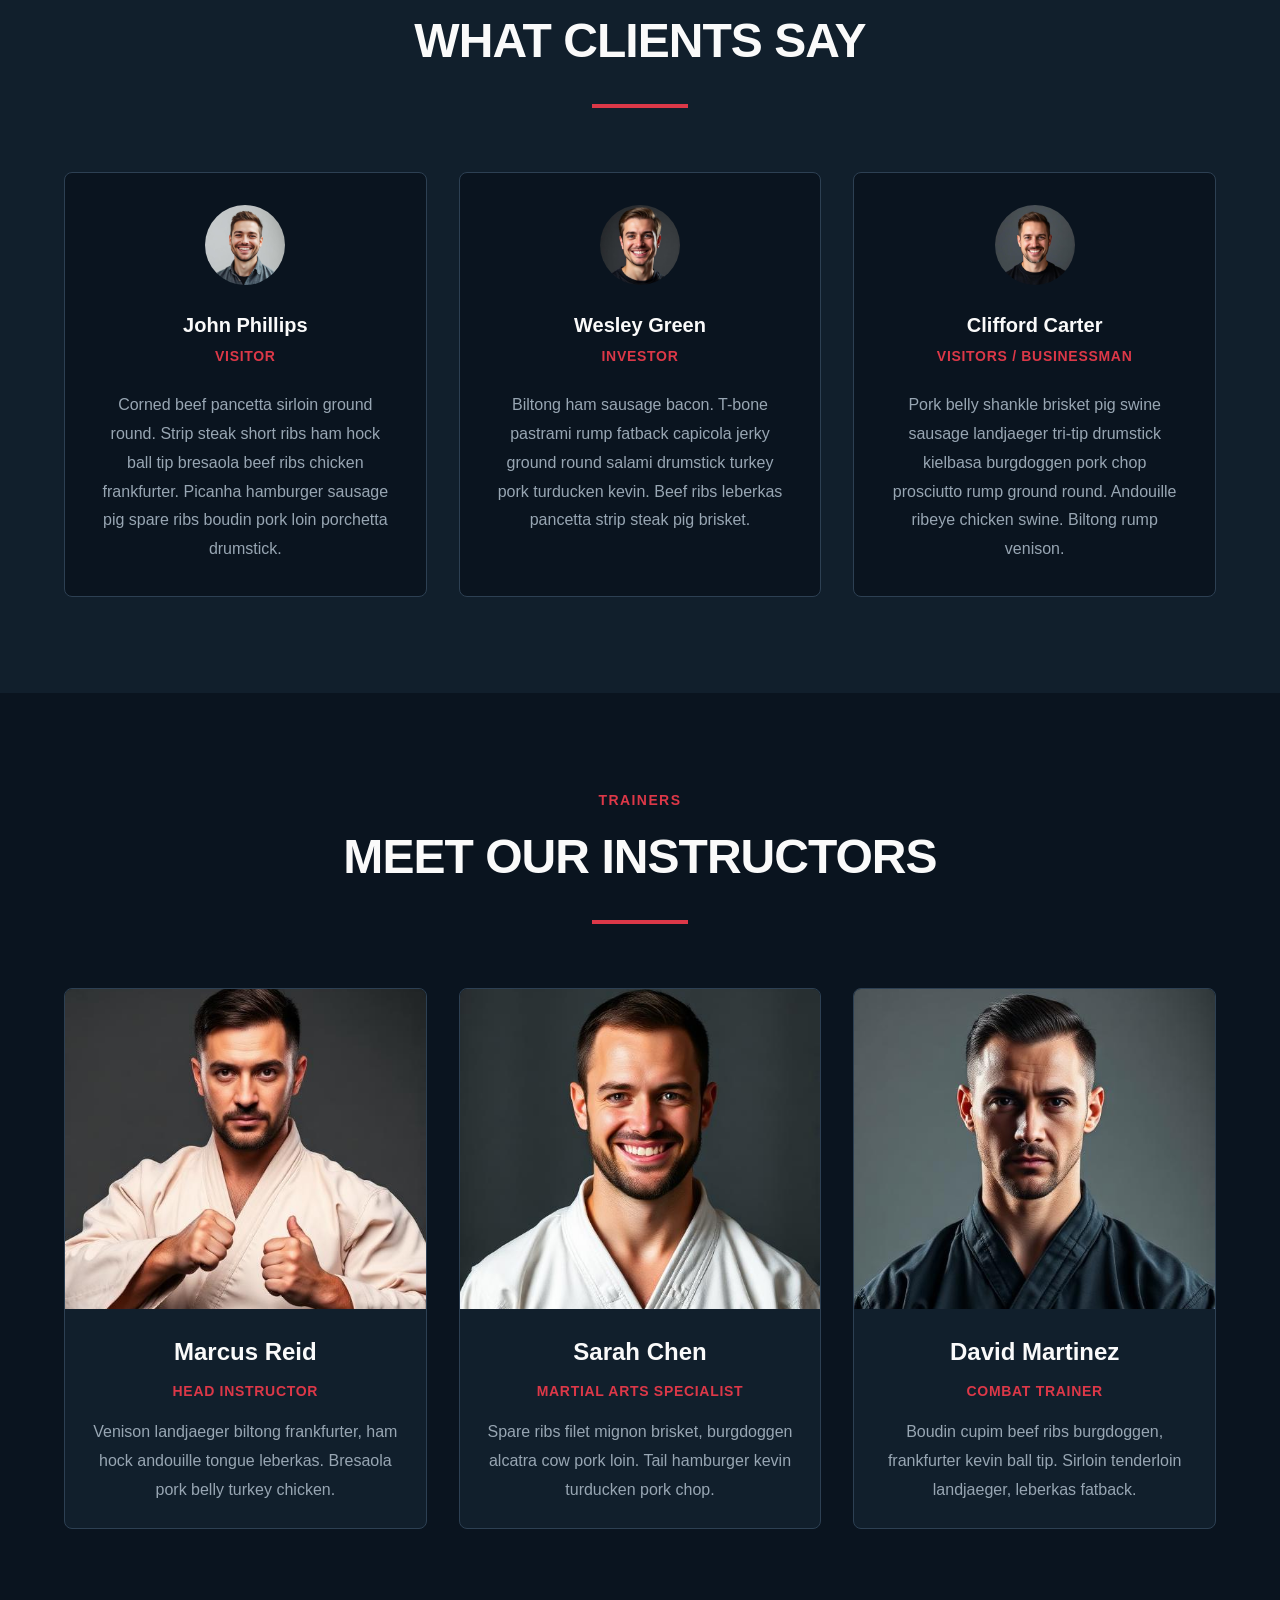
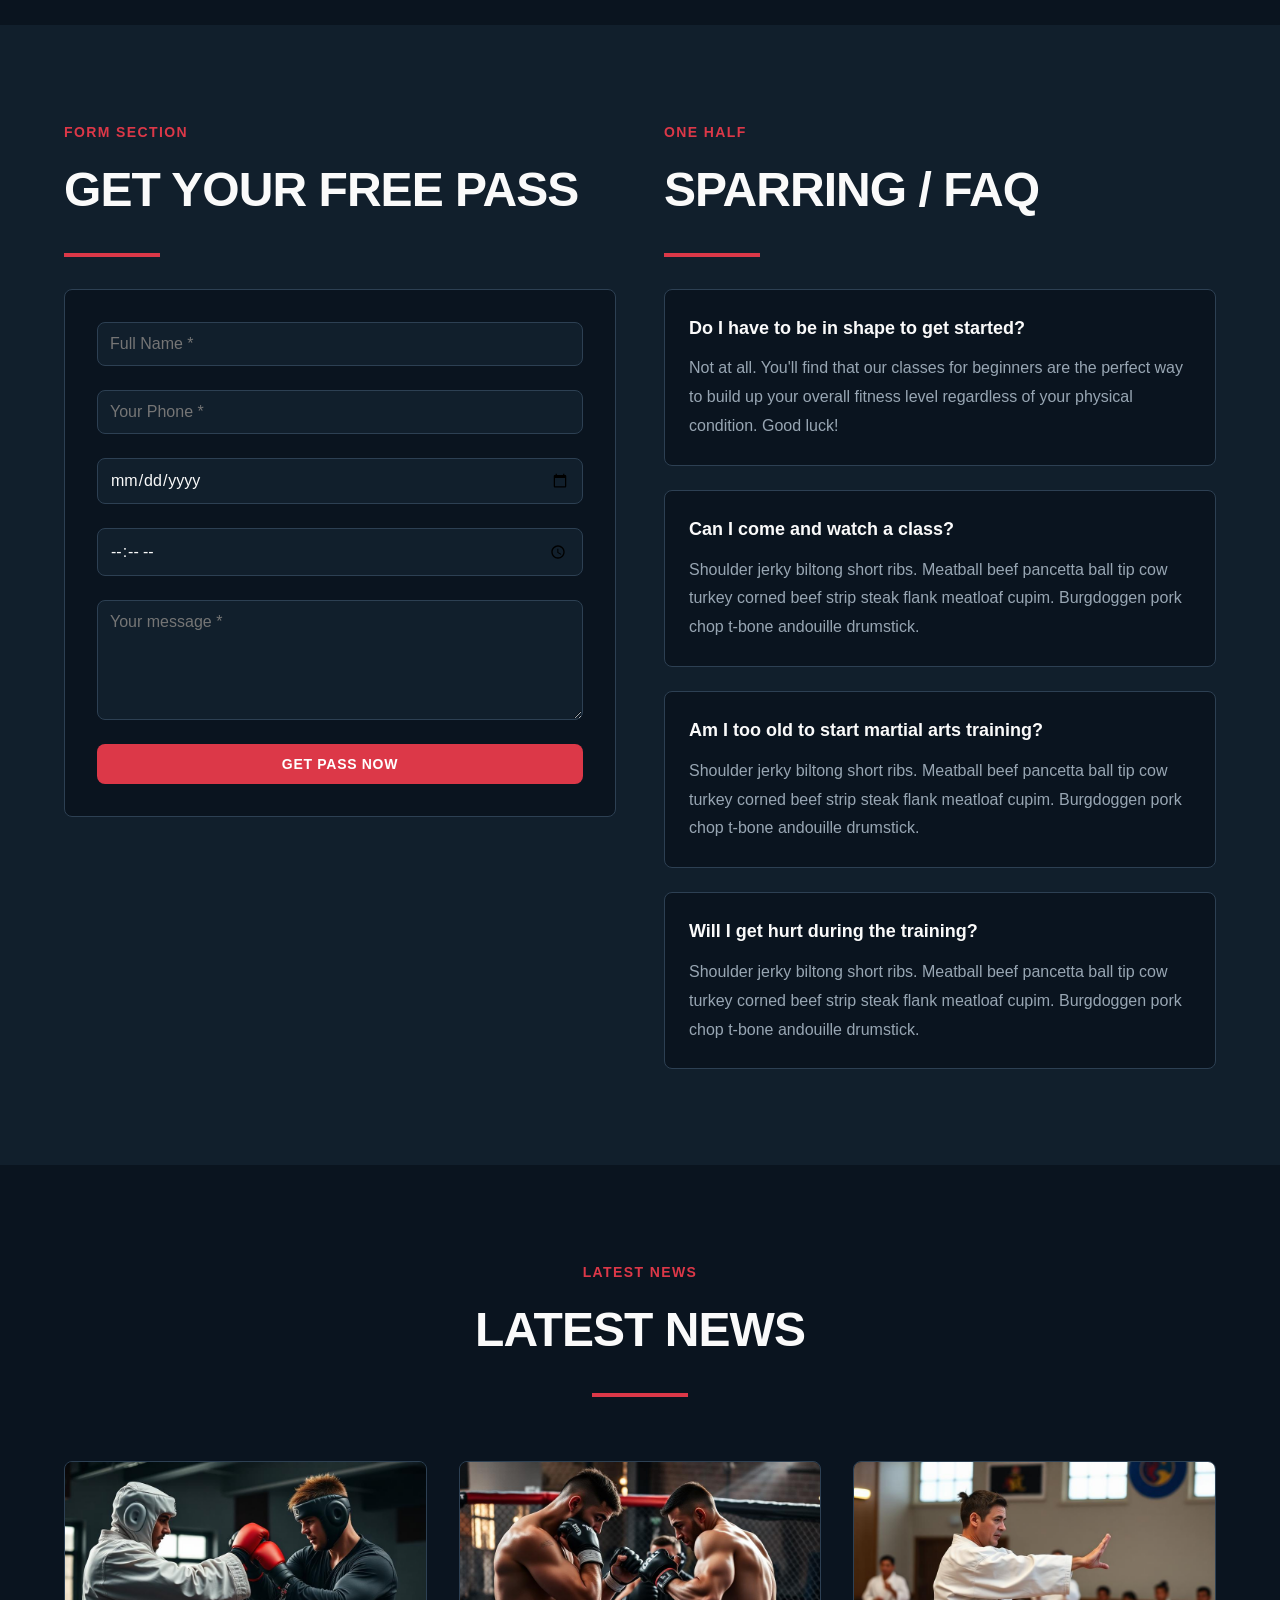
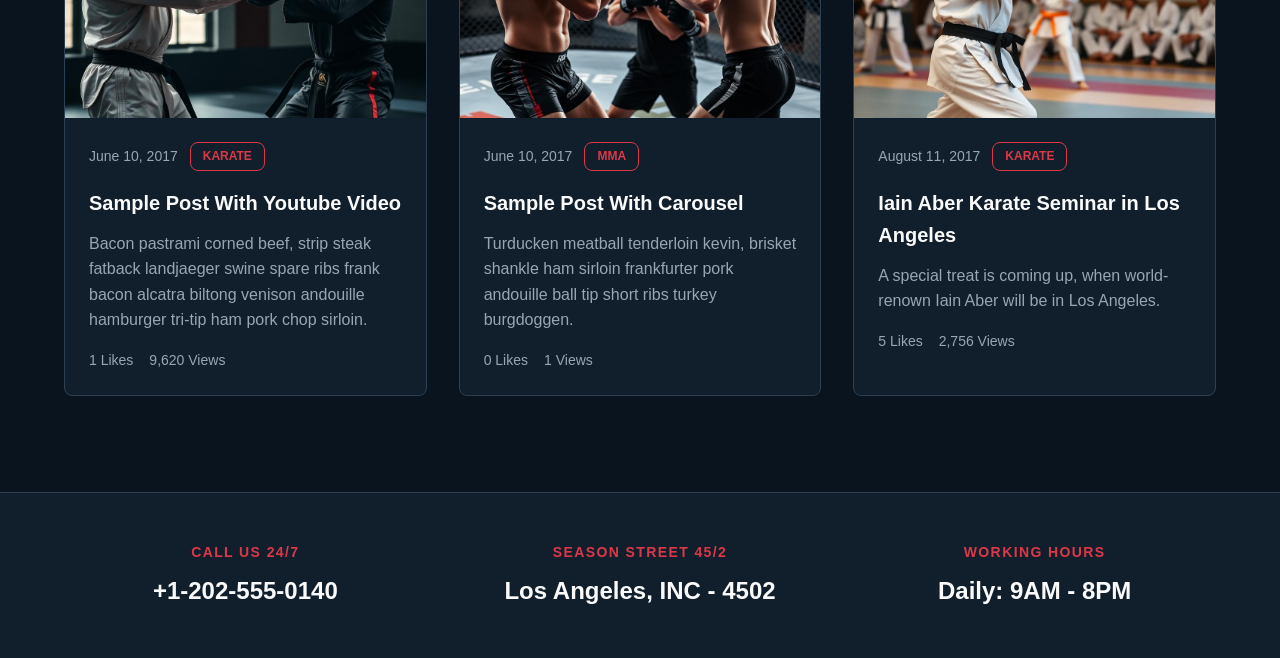
==== commit f7259971: "Update Text on index for Bukan Caçador branding" ====
--- a/index.html
+++ b/index.html
@@ -3,8 +3,8 @@
 <head>
   <meta charset="UTF-8">
   <meta name="viewport" content="width=device-width, initial-scale=1.0">
-  <meta name="description" content="BUKAN Fight School - Professional martial arts training in Los Angeles. Learn kickboxing, Jiu Jitsu, Kung-Fu, and traditional martial arts from expert instructors.">
-  <title>BUKAN Fight School - Professional Martial Arts Training</title>
+  <meta name="description" content="Bukan Caçador - Krav Maga e autodefesa para todas as idades">
+  <title>Bukan Caçador - Krav Maga e autodefesa para todas as idades</title>
   <link rel="stylesheet" href="styles.css">
 </head>
 <body>
@@ -13,21 +13,20 @@
     <div class="nav-container">
       <div class="nav-content">
         <div class="logo">
-          <div class="logo-main">FIGHT SCHOOL</div>
-          <div class="logo-sub">BUKAN</div>
+          <div class="logo-main">BUKAN</div>
+          <div class="logo-sub">Caçador</div>
         </div>
         
         <div class="nav-links" id="navLinks">
           <a href="#home" class="nav-link active">HOME</a>
-          <a href="#about" class="nav-link">PAGES</a>
-          <a href="#programs" class="nav-link">EVENTS</a>
-          <a href="#programs" class="nav-link">PROGRAMS</a>
-          <a href="#news" class="nav-link">BLOG</a>
-          <a href="#shop" class="nav-link">SHOP</a>
-          <a href="#contact" class="nav-link">CONTACTS</a>
-        </div>
-        
-        <button class="btn btn-primary">TRIAL OFFER</button>
+          <a href="#about" class="nav-link">SObre</a>
+          <a href="#programs" class="nav-link">Eventos</a>
+          <a href="#programs" class="nav-link">Cursos</a>
+          <a href="#news" class="nav-link">Redes</a>
+          <a href="#contact" class="nav-link">Contato</a>
+        </div>
+        
+        <button class="btn btn-primary">FALE CONOSCO</button>
         
         <button class="mobile-menu-btn" id="mobileMenuBtn">
           <span></span>
@@ -45,26 +44,20 @@
       <div class="container">
         <div class="hero-text">
           <h1 class="hero-title">
-            <span class="hero-title-line">WE WILL TEACH</span>
-            <span class="hero-title-line">YOU HOW TO</span>
-            <span class="hero-title-line hero-title-accent">FIGHT</span>
+            <span class="hero-title-line">APRENDA</span>
+            <span class="hero-title-line">COMO</span>
+            <span class="hero-title-line hero-title-accent">SE DEFENDER</span>
           </h1>
           <p class="hero-subtitle">
-            Bacon ipsum dolor amet cupim tongue burgdoggen, pork belly short ribs<br>
-            brisket ball tip turducken chicken ribeye frankfurter kevin doner alcatra<br>
-            tail. Drumstick swine pancetta pig leberkas rump.
+            Krav Magá é um sistema de defesa pessoal, criado por Imi Lichtenfeld<br>
+            para o exército israelense, que se concentra em técnicas simples,<br> 
+            rápidas e eficientes para neutralizar ameaças em situações reais
           </p>
-          <button class="btn btn-primary btn-large">GET A FREE LESSON</button>
+          <button class="btn btn-primary btn-large">VEJA O CURSO</button>
         </div>
       </div>
     </div>
     <img src="src/assets/hero-fighter.jpg" alt="Martial Artist" class="hero-image">
-    
-    <div class="hero-pagination">
-      <button class="hero-dot active"></button>
-      <button class="hero-dot"></button>
-      <button class="hero-dot"></button>
-    </div>
   </section>
 
   <!-- About Section -->
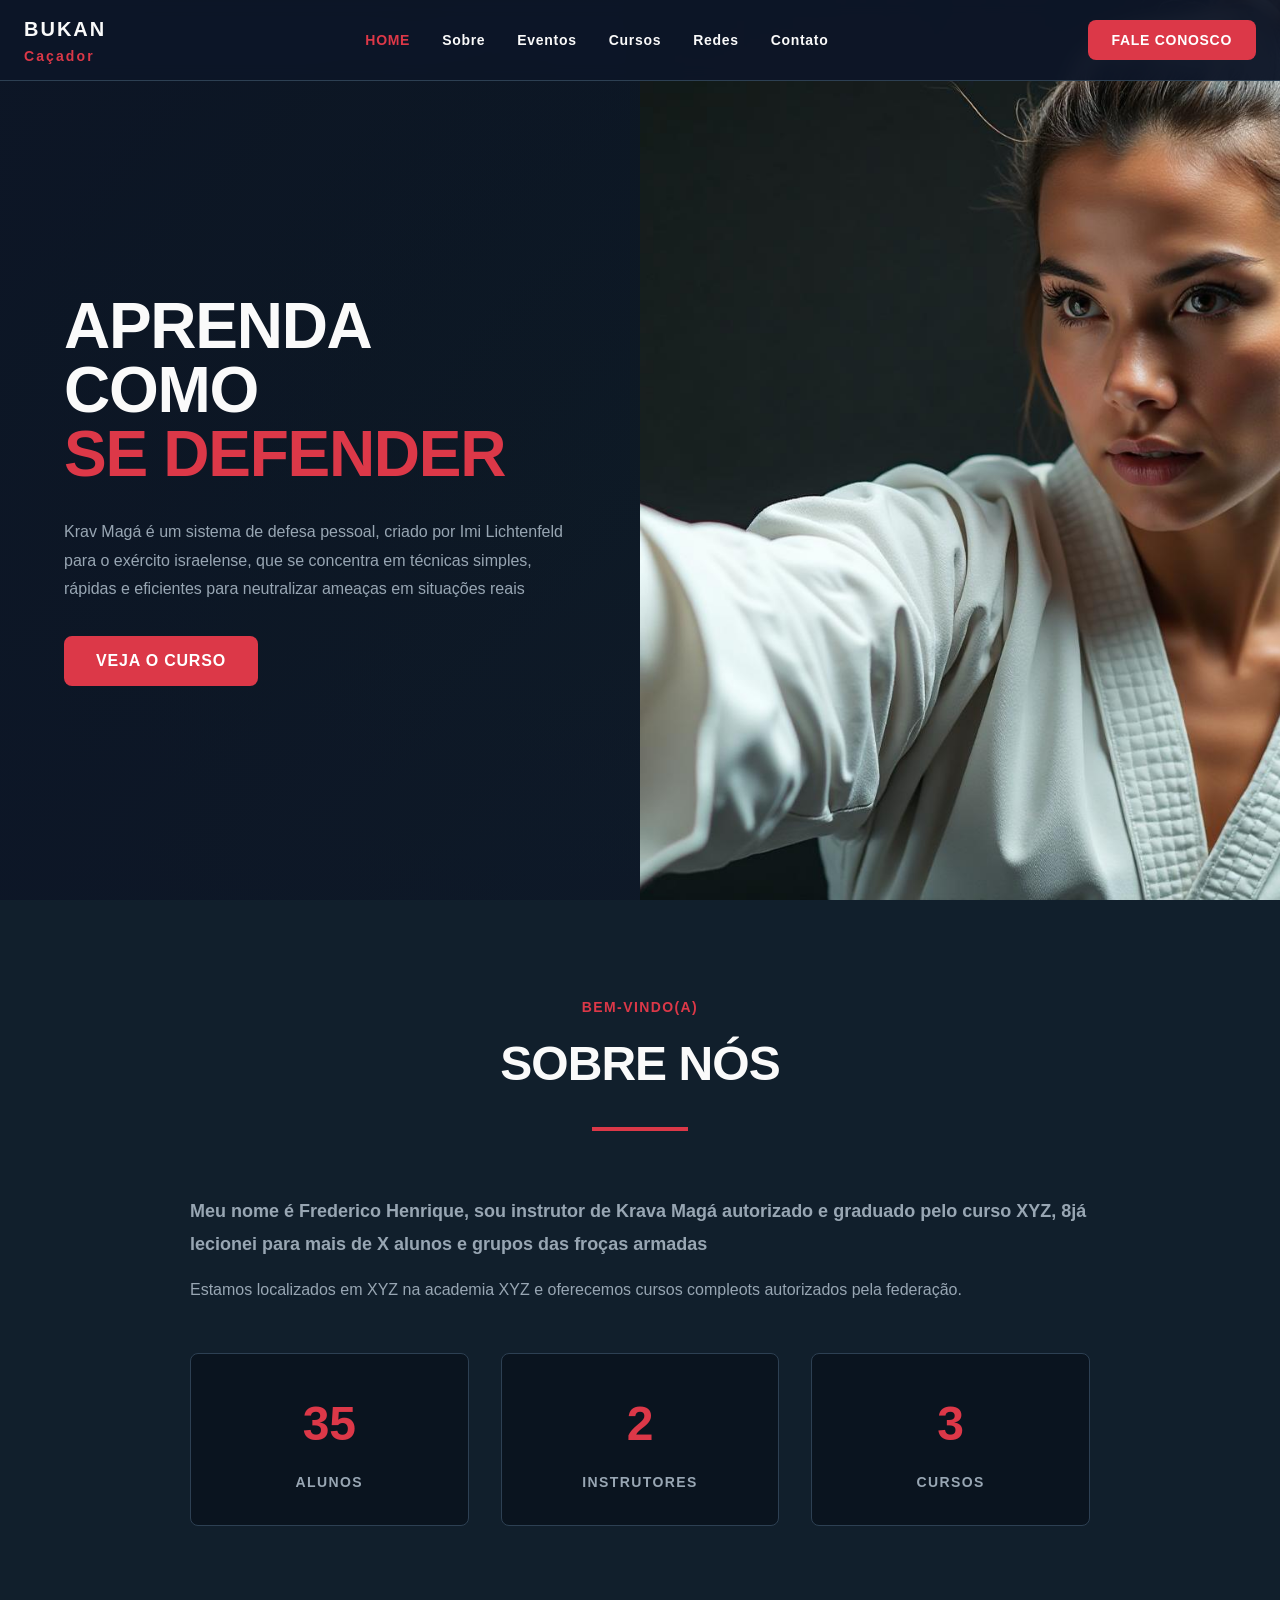
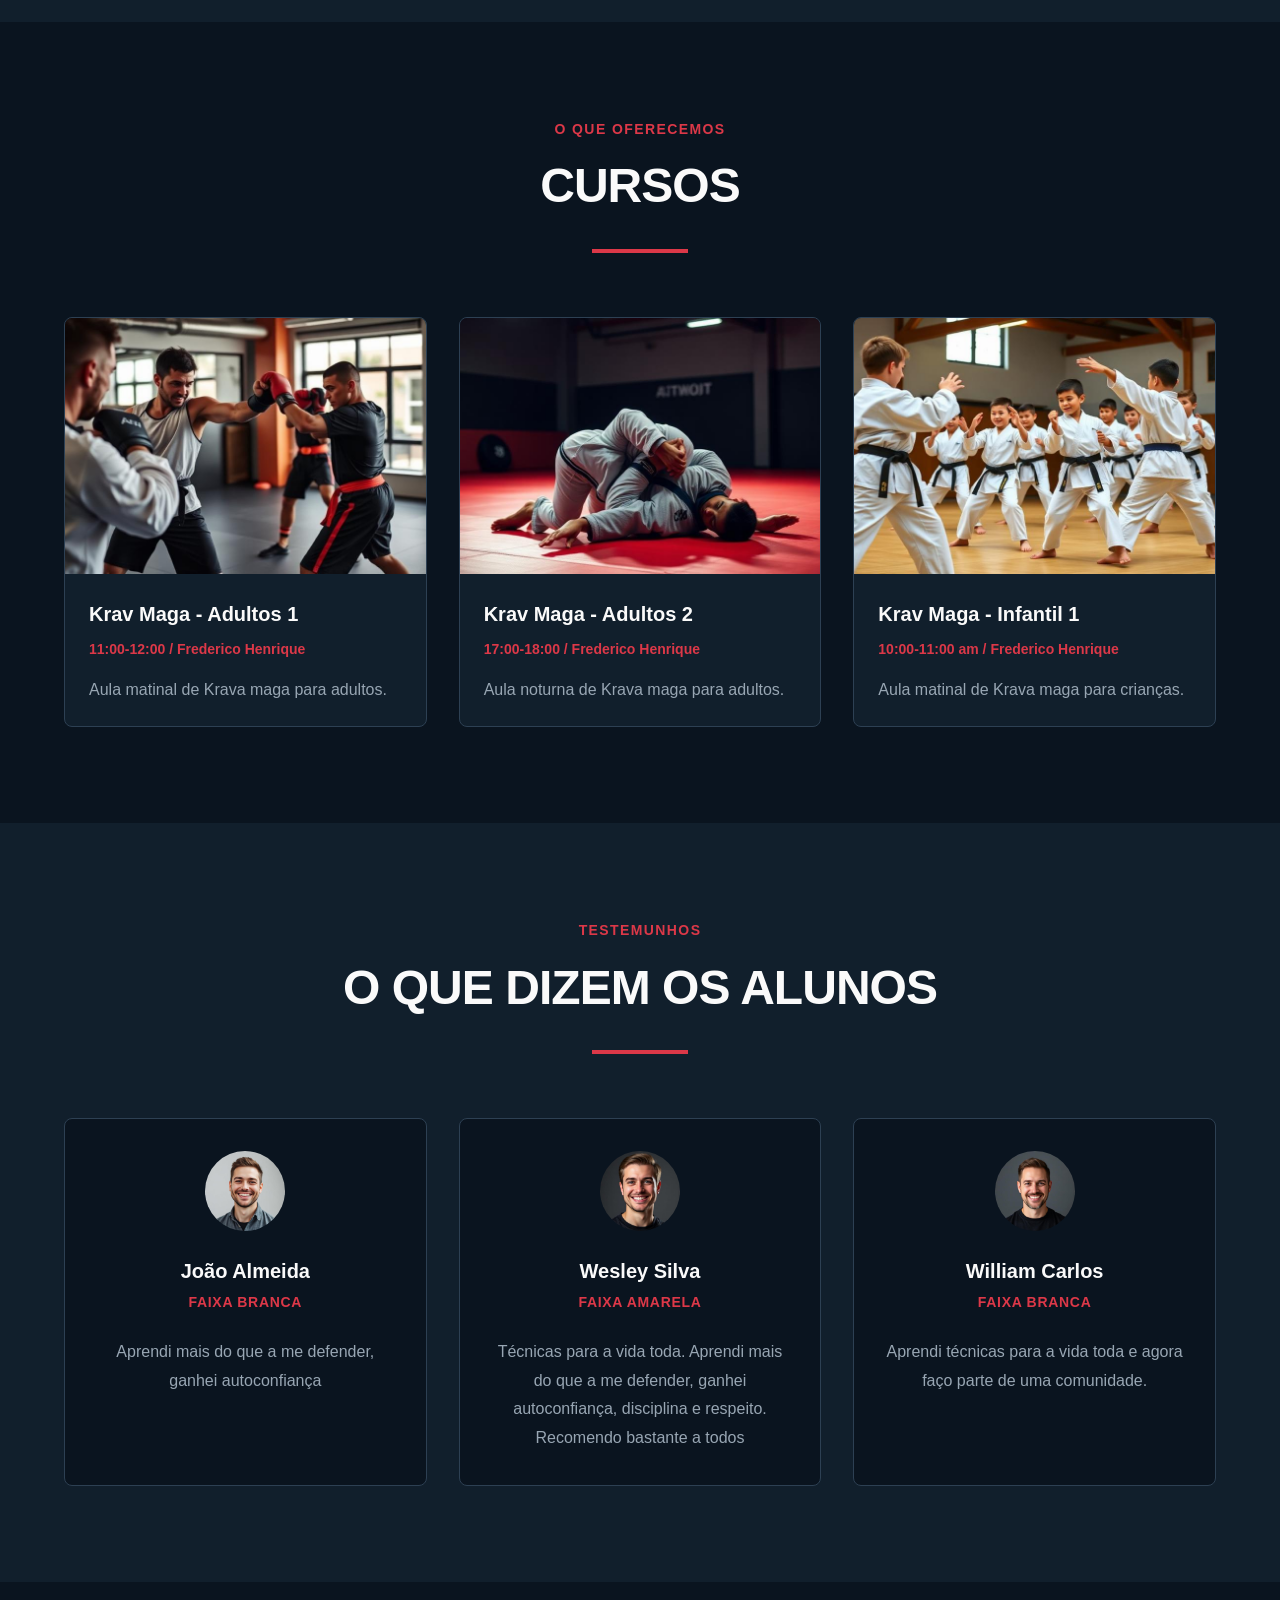
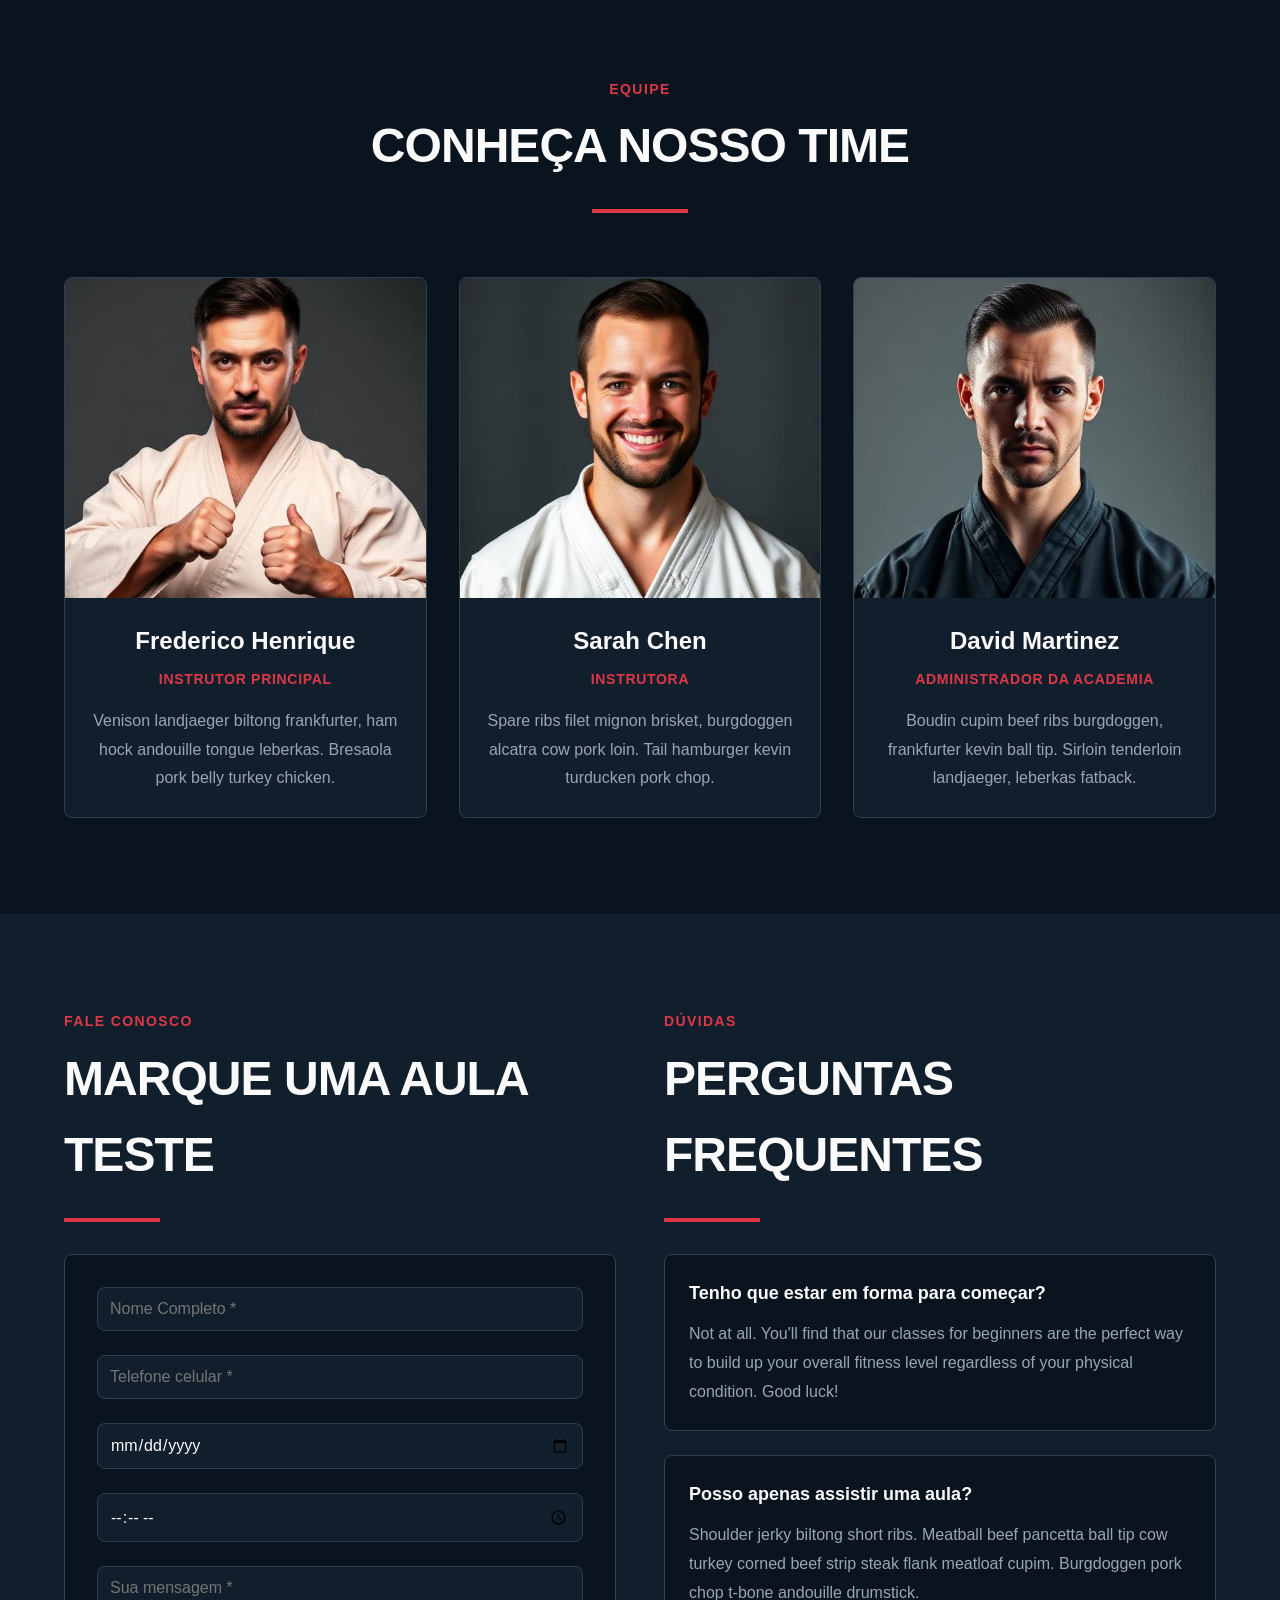
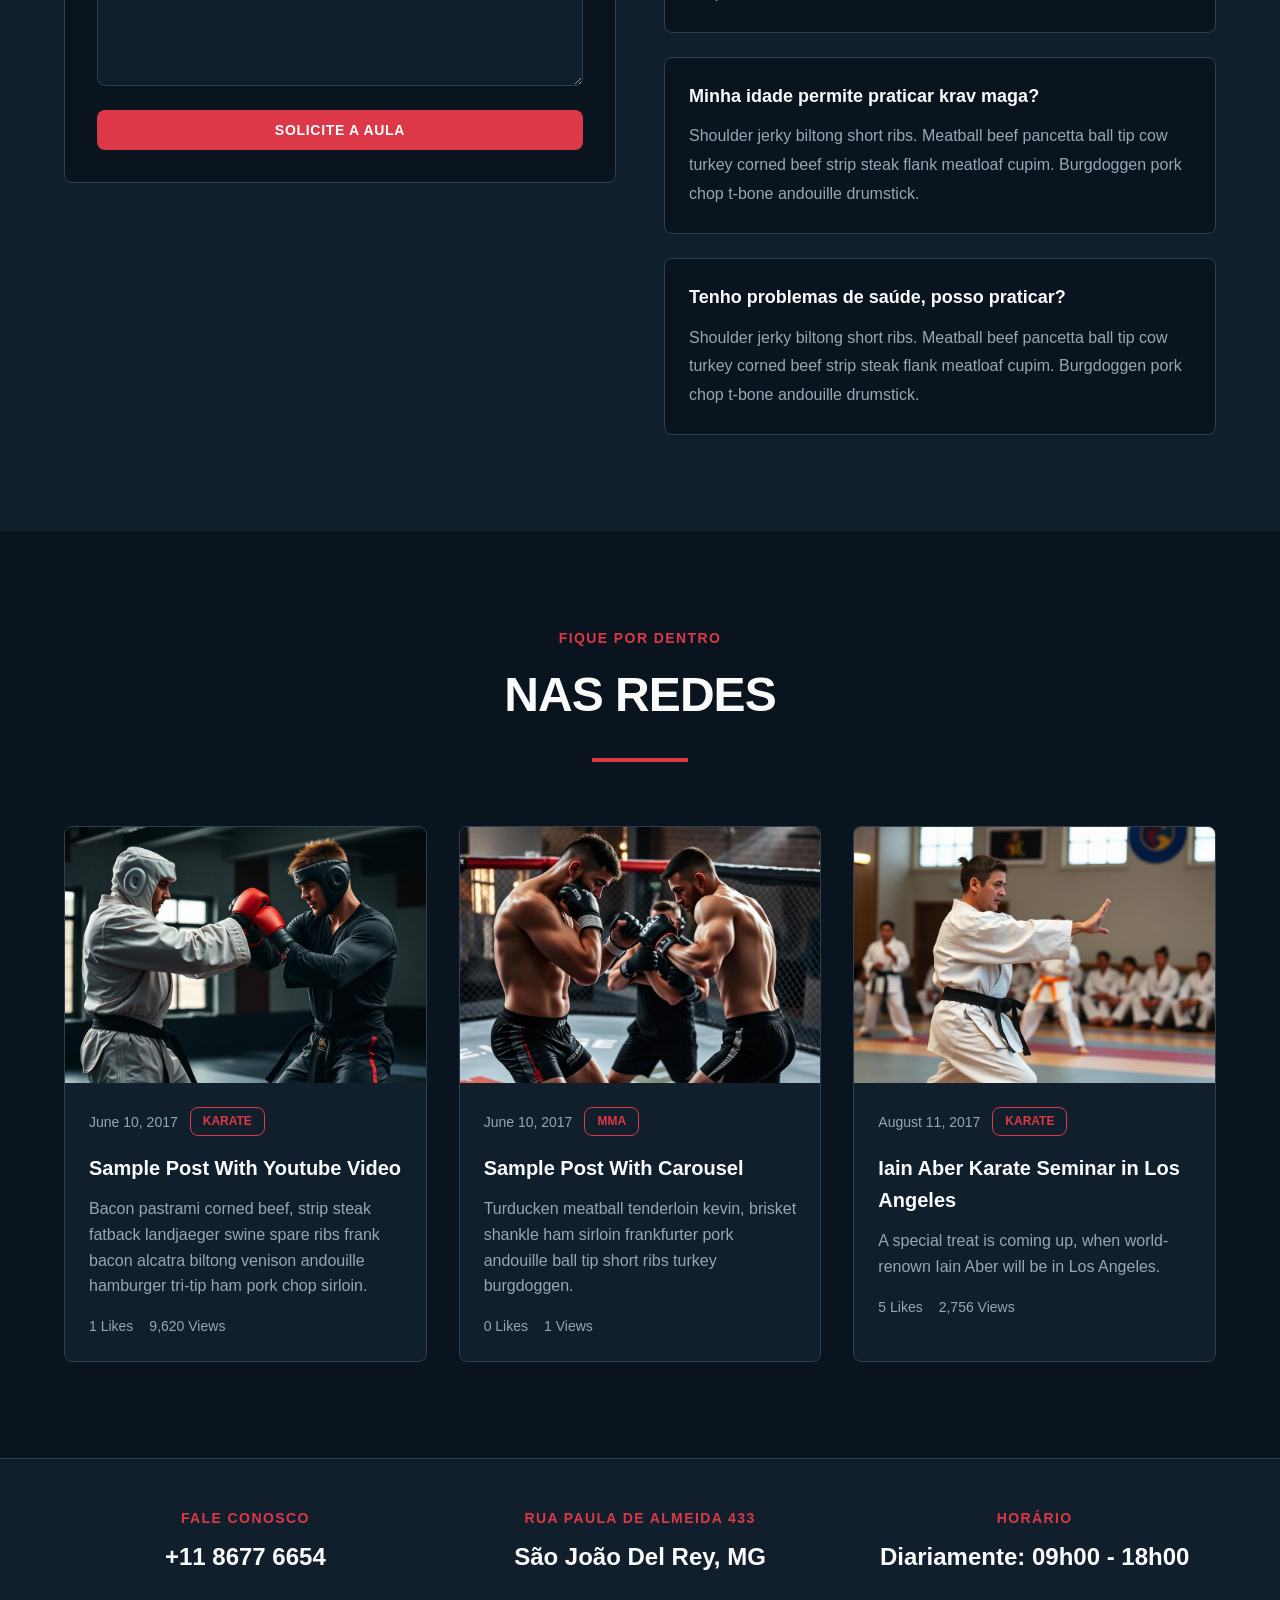
==== commit 15694bec: "Translate index.html content to Portuguese Updated various sections of the index.html file to change" ====
--- a/index.html
+++ b/index.html
@@ -19,7 +19,7 @@
         
         <div class="nav-links" id="navLinks">
           <a href="#home" class="nav-link active">HOME</a>
-          <a href="#about" class="nav-link">SObre</a>
+          <a href="#about" class="nav-link">Sobre</a>
           <a href="#programs" class="nav-link">Eventos</a>
           <a href="#programs" class="nav-link">Cursos</a>
           <a href="#news" class="nav-link">Redes</a>
@@ -64,29 +64,28 @@
   <section class="section section-light" id="about">
     <div class="container">
       <div class="section-header">
-        <div class="section-label">Welcome</div>
-        <h2 class="section-title">About us</h2>
+        <div class="section-label">Bem-vindo(a)</div>
+        <h2 class="section-title">SOBRE NÓS</h2>
         <div class="section-divider"></div>
       </div>
       
       <div class="about-content">
         <div class="about-text">
-          <p class="about-lead">Meatball hamburger burgdoggen, cupim beef prosciutto tongue shank pastrami pancetta doner strip steak. Pork chop ribeye frankfurter, shank ground round landjaeger ball tip venison turducken flank alcatra jerky andouille.</p>
-          <p>Short loin ribeye corned beef, turkey meatball hamburger kevin turducken tongue pig chuck tail drumstick capicola. Tongue meatball burgdoggen short loin short ribs landjaeger bresaola sirloin.</p>
-          <p>Ground round pig frankfurter beef ribs sausage ribeye. Boudin tongue pig, ham hock flank filet mignon shoulder ham leberkas salami shank.</p>
+          <p class="about-lead">Meu nome é Frederico Henrique, sou instrutor de Krava Magá autorizado e graduado pelo curso XYZ, 8já lecionei para mais de X alunos e grupos das froças armadas</p>
+          <p>Estamos localizados em XYZ na academia XYZ e oferecemos cursos compleots autorizados pela federação.</p>
         </div>
         <div class="about-stats">
           <div class="stat-card">
-            <div class="stat-number">350</div>
-            <div class="stat-label">STUDENTS</div>
+            <div class="stat-number">35</div>
+            <div class="stat-label">ALUNOS</div>
           </div>
           <div class="stat-card">
-            <div class="stat-number">25</div>
-            <div class="stat-label">INSTRUCTORS</div>
+            <div class="stat-number">2</div>
+            <div class="stat-label">INSTRUTORES</div>
           </div>
           <div class="stat-card">
-            <div class="stat-number">8</div>
-            <div class="stat-label">DISCIPLINES</div>
+            <div class="stat-number">3</div>
+            <div class="stat-label">CURSOS</div>
           </div>
         </div>
       </div>
@@ -97,63 +96,36 @@
   <section class="section section-dark" id="programs">
     <div class="container">
       <div class="section-header">
-        <div class="section-label">Services</div>
-        <h2 class="section-title">Our programs</h2>
+        <div class="section-label">O que oferecemos</div>
+        <h2 class="section-title">CURSOS</h2>
         <div class="section-divider"></div>
       </div>
       
       <div class="programs-grid">
         <div class="program-card">
-          <img src="src/assets/program-kickboxing.jpg" alt="Kick Boxing Group" class="program-image">
+          <img src="src/assets/program-kickboxing.jpg" alt="Krav Maga Group 1" class="program-image">
           <div class="program-content">
-            <h3 class="program-title">Kick Boxing Group</h3>
-            <p class="program-meta">11:00-12:00 am / Jared Henry</p>
-            <p class="program-description">Short loin andouille bresaola, swine jowl beef ribs venison capicola jerky ham pig.</p>
+            <h3 class="program-title">Krav Maga - Adultos 1</h3>
+            <p class="program-meta">11:00-12:00 / Frederico Henrique</p>
+            <p class="program-description">Aula matinal de Krava maga para adultos.</p>
           </div>
         </div>
         
         <div class="program-card">
-          <img src="src/assets/program-jiujitsu.jpg" alt="Jiu Jitsu Group" class="program-image">
+          <img src="src/assets/program-jiujitsu.jpg" alt="Krav Maga Group 2" class="program-image">
           <div class="program-content">
-            <h3 class="program-title">Jiu Jitsu Group</h3>
-            <p class="program-meta">7:00-8:00 am / Vincent Osborne</p>
-            <p class="program-description">Salami turkey beef ribs hamburger. Pork loin capicola tri-tip pork chop strip.</p>
+            <h3 class="program-title">Krav Maga - Adultos 2</h3>
+            <p class="program-meta">17:00-18:00 / Frederico Henrique</p>
+            <p class="program-description">Aula noturna de Krava maga para adultos.</p>
           </div>
         </div>
         
         <div class="program-card">
-          <img src="src/assets/program-kungfu.jpg" alt="Kung-Fu Group" class="program-image">
+          <img src="src/assets/program-kids.jpg" alt="Krav Maga Group 3" class="program-image">
           <div class="program-content">
-            <h3 class="program-title">Kung-Fu Group</h3>
-            <p class="program-meta">9:00-10:00 pm / Ryan Munoz</p>
-            <p class="program-description">Corned beef fatback beef kevin pork belly ribeye tongue porchetta spare ribs sausage.</p>
-          </div>
-        </div>
-        
-        <div class="program-card">
-          <img src="src/assets/program-kids.jpg" alt="Kids Karate Groups" class="program-image">
-          <div class="program-content">
-            <h3 class="program-title">Kids Karate Groups</h3>
-            <p class="program-meta">10:00-11:00 am / Lizzie Meyer</p>
-            <p class="program-description">Ribeye kevin shank bacon bris fatback. Sirloin frankfurter brisket, tri-tip pork chicken.</p>
-          </div>
-        </div>
-        
-        <div class="program-card">
-          <img src="src/assets/program-teen-adult.jpg" alt="Teen & Adult Karate" class="program-image">
-          <div class="program-content">
-            <h3 class="program-title">Teen & Adult Karate</h3>
-            <p class="program-meta">5:00-6:00 am / Alejandro Diaz</p>
-            <p class="program-description">Tenderloin jerky ground round landjaeger pork ham pancetta pastrami turkey.</p>
-          </div>
-        </div>
-        
-        <div class="program-card">
-          <img src="src/assets/program-traditional.jpg" alt="Traditional Martial Arts" class="program-image">
-          <div class="program-content">
-            <h3 class="program-title">Traditional Martial Arts</h3>
-            <p class="program-meta">6:00-7:00 pm / Cole Butler</p>
-            <p class="program-description">Filet mignon bresaola doner, buffalo pork belly meatball meatl swine sirloin.</p>
+            <h3 class="program-title">Krav Maga - Infantil 1</h3>
+            <p class="program-meta">10:00-11:00 am / Frederico Henrique</p>
+            <p class="program-description">Aula matinal de Krava maga para crianças.</p>
           </div>
         </div>
       </div>
@@ -164,31 +136,31 @@
   <section class="section section-light">
     <div class="container">
       <div class="section-header">
-        <div class="section-label">Testimonials</div>
-        <h2 class="section-title">What clients say</h2>
+        <div class="section-label">Testemunhos</div>
+        <h2 class="section-title">O que dizem os alunos</h2>
         <div class="section-divider"></div>
       </div>
       
       <div class="testimonials-grid">
         <div class="testimonial-card">
           <img src="src/assets/testimonial-1.jpg" alt="John Phillips" class="testimonial-avatar">
-          <h3 class="testimonial-name">John Phillips</h3>
-          <p class="testimonial-role">VISITOR</p>
-          <p class="testimonial-text">Corned beef pancetta sirloin ground round. Strip steak short ribs ham hock ball tip bresaola beef ribs chicken frankfurter. Picanha hamburger sausage pig spare ribs boudin pork loin porchetta drumstick.</p>
+          <h3 class="testimonial-name">João Almeida</h3>
+          <p class="testimonial-role">Faixa branca</p>
+          <p class="testimonial-text">Aprendi mais do que a me defender, ganhei autoconfiança</p>
         </div>
         
         <div class="testimonial-card">
           <img src="src/assets/testimonial-2.jpg" alt="Wesley Green" class="testimonial-avatar">
-          <h3 class="testimonial-name">Wesley Green</h3>
-          <p class="testimonial-role">INVESTOR</p>
-          <p class="testimonial-text">Biltong ham sausage bacon. T-bone pastrami rump fatback capicola jerky ground round salami drumstick turkey pork turducken kevin. Beef ribs leberkas pancetta strip steak pig brisket.</p>
+          <h3 class="testimonial-name">Wesley Silva</h3>
+          <p class="testimonial-role">Faixa amarela</p>
+          <p class="testimonial-text">Técnicas para a vida toda. Aprendi mais do que a me defender, ganhei autoconfiança, disciplina e respeito. Recomendo bastante a todos</p>
         </div>
         
         <div class="testimonial-card">
           <img src="src/assets/testimonial-3.jpg" alt="Clifford Carter" class="testimonial-avatar">
-          <h3 class="testimonial-name">Clifford Carter</h3>
-          <p class="testimonial-role">VISITORS / BUSINESSMAN</p>
-          <p class="testimonial-text">Pork belly shankle brisket pig swine sausage landjaeger tri-tip drumstick kielbasa burgdoggen pork chop prosciutto rump ground round. Andouille ribeye chicken swine. Biltong rump venison.</p>
+          <h3 class="testimonial-name">William Carlos</h3>
+          <p class="testimonial-role">Faixa branca</p>
+          <p class="testimonial-text">Aprendi técnicas para a vida toda e agora faço parte de uma comunidade.</p>
         </div>
       </div>
     </div>
@@ -198,8 +170,8 @@
   <section class="section section-dark">
     <div class="container">
       <div class="section-header">
-        <div class="section-label">Trainers</div>
-        <h2 class="section-title">Meet our instructors</h2>
+        <div class="section-label">EQUIPE</div>
+        <h2 class="section-title">Conheça nosso time</h2>
         <div class="section-divider"></div>
       </div>
       
@@ -207,8 +179,8 @@
         <div class="instructor-card">
           <img src="src/assets/instructor-1.jpg" alt="Marcus Reid" class="instructor-image">
           <div class="instructor-content">
-            <h3 class="instructor-name">Marcus Reid</h3>
-            <p class="instructor-title">HEAD INSTRUCTOR</p>
+            <h3 class="instructor-name">Frederico Henrique</h3>
+            <p class="instructor-title">INstrutor Principal</p>
             <p class="instructor-description">Venison landjaeger biltong frankfurter, ham hock andouille tongue leberkas. Bresaola pork belly turkey chicken.</p>
           </div>
         </div>
@@ -217,7 +189,7 @@
           <img src="src/assets/instructor-2.jpg" alt="Sarah Chen" class="instructor-image">
           <div class="instructor-content">
             <h3 class="instructor-name">Sarah Chen</h3>
-            <p class="instructor-title">MARTIAL ARTS SPECIALIST</p>
+            <p class="instructor-title">Instrutora</p>
             <p class="instructor-description">Spare ribs filet mignon brisket, burgdoggen alcatra cow pork loin. Tail hamburger kevin turducken pork chop.</p>
           </div>
         </div>
@@ -226,7 +198,7 @@
           <img src="src/assets/instructor-3.jpg" alt="David Martinez" class="instructor-image">
           <div class="instructor-content">
             <h3 class="instructor-name">David Martinez</h3>
-            <p class="instructor-title">COMBAT TRAINER</p>
+            <p class="instructor-title">Administrador da academia</p>
             <p class="instructor-description">Boudin cupim beef ribs burgdoggen, frankfurter kevin ball tip. Sirloin tenderloin landjaeger, leberkas fatback.</p>
           </div>
         </div>
@@ -239,43 +211,43 @@
     <div class="container">
       <div class="freepass-grid">
         <div class="freepass-form">
-          <div class="section-label">Form Section</div>
-          <h2 class="section-title">Get your FREE Pass</h2>
+          <div class="section-label">Fale Conosco</div>
+          <h2 class="section-title">Marque uma aula teste</h2>
           <div class="section-divider"></div>
           
           <form class="form" id="freePassForm">
-            <input type="text" placeholder="Full Name *" required class="form-input">
-            <input type="tel" placeholder="Your Phone *" required class="form-input">
-            <input type="date" placeholder="Date *" required class="form-input">
-            <input type="time" placeholder="Time *" required class="form-input">
-            <textarea placeholder="Your message *" required rows="5" class="form-textarea"></textarea>
-            <button type="submit" class="btn btn-primary btn-full">GET PASS NOW</button>
+            <input type="text" placeholder="Nome Completo *" required class="form-input">
+            <input type="tel" placeholder="Telefone celular *" required class="form-input">
+            <input type="date" placeholder="Data da aula *" required class="form-input">
+            <input type="time" placeholder="Hora da aula *" required class="form-input">
+            <textarea placeholder="Sua mensagem *" required rows="5" class="form-textarea"></textarea>
+            <button type="submit" class="btn btn-primary btn-full">SOLICITE A AULA</button>
           </form>
         </div>
         
         <div class="freepass-faq">
-          <div class="section-label">One Half</div>
-          <h2 class="section-title">Sparring / FAQ</h2>
+          <div class="section-label">DÚVIDAS</div>
+          <h2 class="section-title">Perguntas frequentes</h2>
           <div class="section-divider"></div>
           
           <div class="faq-list">
             <div class="faq-item">
-              <h3 class="faq-question">Do I have to be in shape to get started?</h3>
+              <h3 class="faq-question">Tenho que estar em forma para começar?</h3>
               <p class="faq-answer">Not at all. You'll find that our classes for beginners are the perfect way to build up your overall fitness level regardless of your physical condition. Good luck!</p>
             </div>
             
             <div class="faq-item">
-              <h3 class="faq-question">Can I come and watch a class?</h3>
+              <h3 class="faq-question">Posso apenas assistir uma aula?</h3>
               <p class="faq-answer">Shoulder jerky biltong short ribs. Meatball beef pancetta ball tip cow turkey corned beef strip steak flank meatloaf cupim. Burgdoggen pork chop t-bone andouille drumstick.</p>
             </div>
             
             <div class="faq-item">
-              <h3 class="faq-question">Am I too old to start martial arts training?</h3>
+              <h3 class="faq-question">Minha idade permite praticar krav maga?</h3>
               <p class="faq-answer">Shoulder jerky biltong short ribs. Meatball beef pancetta ball tip cow turkey corned beef strip steak flank meatloaf cupim. Burgdoggen pork chop t-bone andouille drumstick.</p>
             </div>
             
             <div class="faq-item">
-              <h3 class="faq-question">Will I get hurt during the training?</h3>
+              <h3 class="faq-question">Tenho problemas de saúde, posso praticar?</h3>
               <p class="faq-answer">Shoulder jerky biltong short ribs. Meatball beef pancetta ball tip cow turkey corned beef strip steak flank meatloaf cupim. Burgdoggen pork chop t-bone andouille drumstick.</p>
             </div>
           </div>
@@ -288,8 +260,8 @@
   <section class="section section-dark" id="news">
     <div class="container">
       <div class="section-header">
-        <div class="section-label">Latest News</div>
-        <h2 class="section-title">Latest news</h2>
+        <div class="section-label">Fique por dentro</div>
+        <h2 class="section-title">nas redes</h2>
         <div class="section-divider"></div>
       </div>
       
@@ -350,18 +322,18 @@
     <div class="container">
       <div class="footer-grid">
         <div class="footer-item">
-          <div class="footer-label">Call us 24/7</div>
-          <div class="footer-value">+1-202-555-0140</div>
+          <div class="footer-label">FALE CONOSCO</div>
+          <div class="footer-value">+11 8677 6654</div>
         </div>
         
         <div class="footer-item">
-          <div class="footer-label">Season Street 45/2</div>
-          <div class="footer-value">Los Angeles, INC - 4502</div>
+          <div class="footer-label">Rua Paula de Almeida 433</div>
+          <div class="footer-value">São João Del Rey, MG</div>
         </div>
         
         <div class="footer-item">
-          <div class="footer-label">Working Hours</div>
-          <div class="footer-value">Daily: 9AM - 8PM</div>
+          <div class="footer-label">Horário</div>
+          <div class="footer-value">Diariamente: 09h00 - 18h00</div>
         </div>
       </div>
     </div>
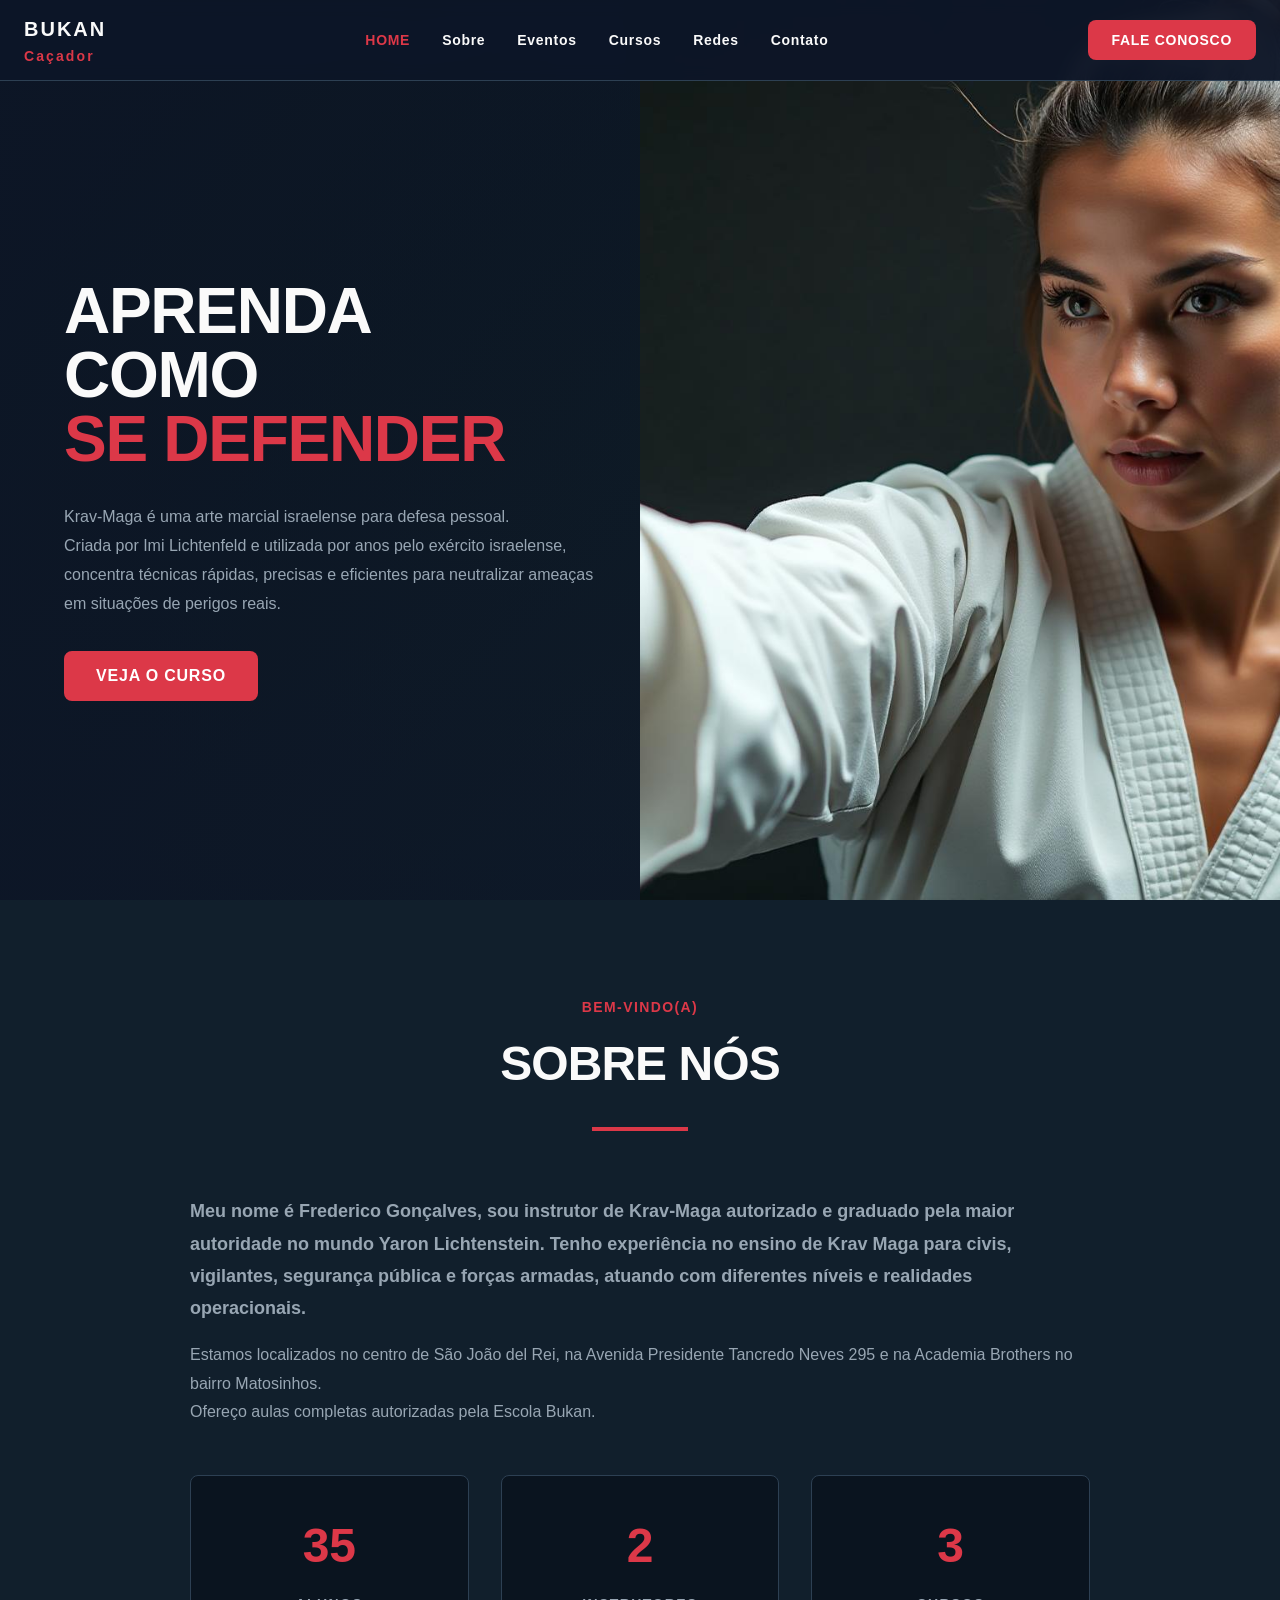
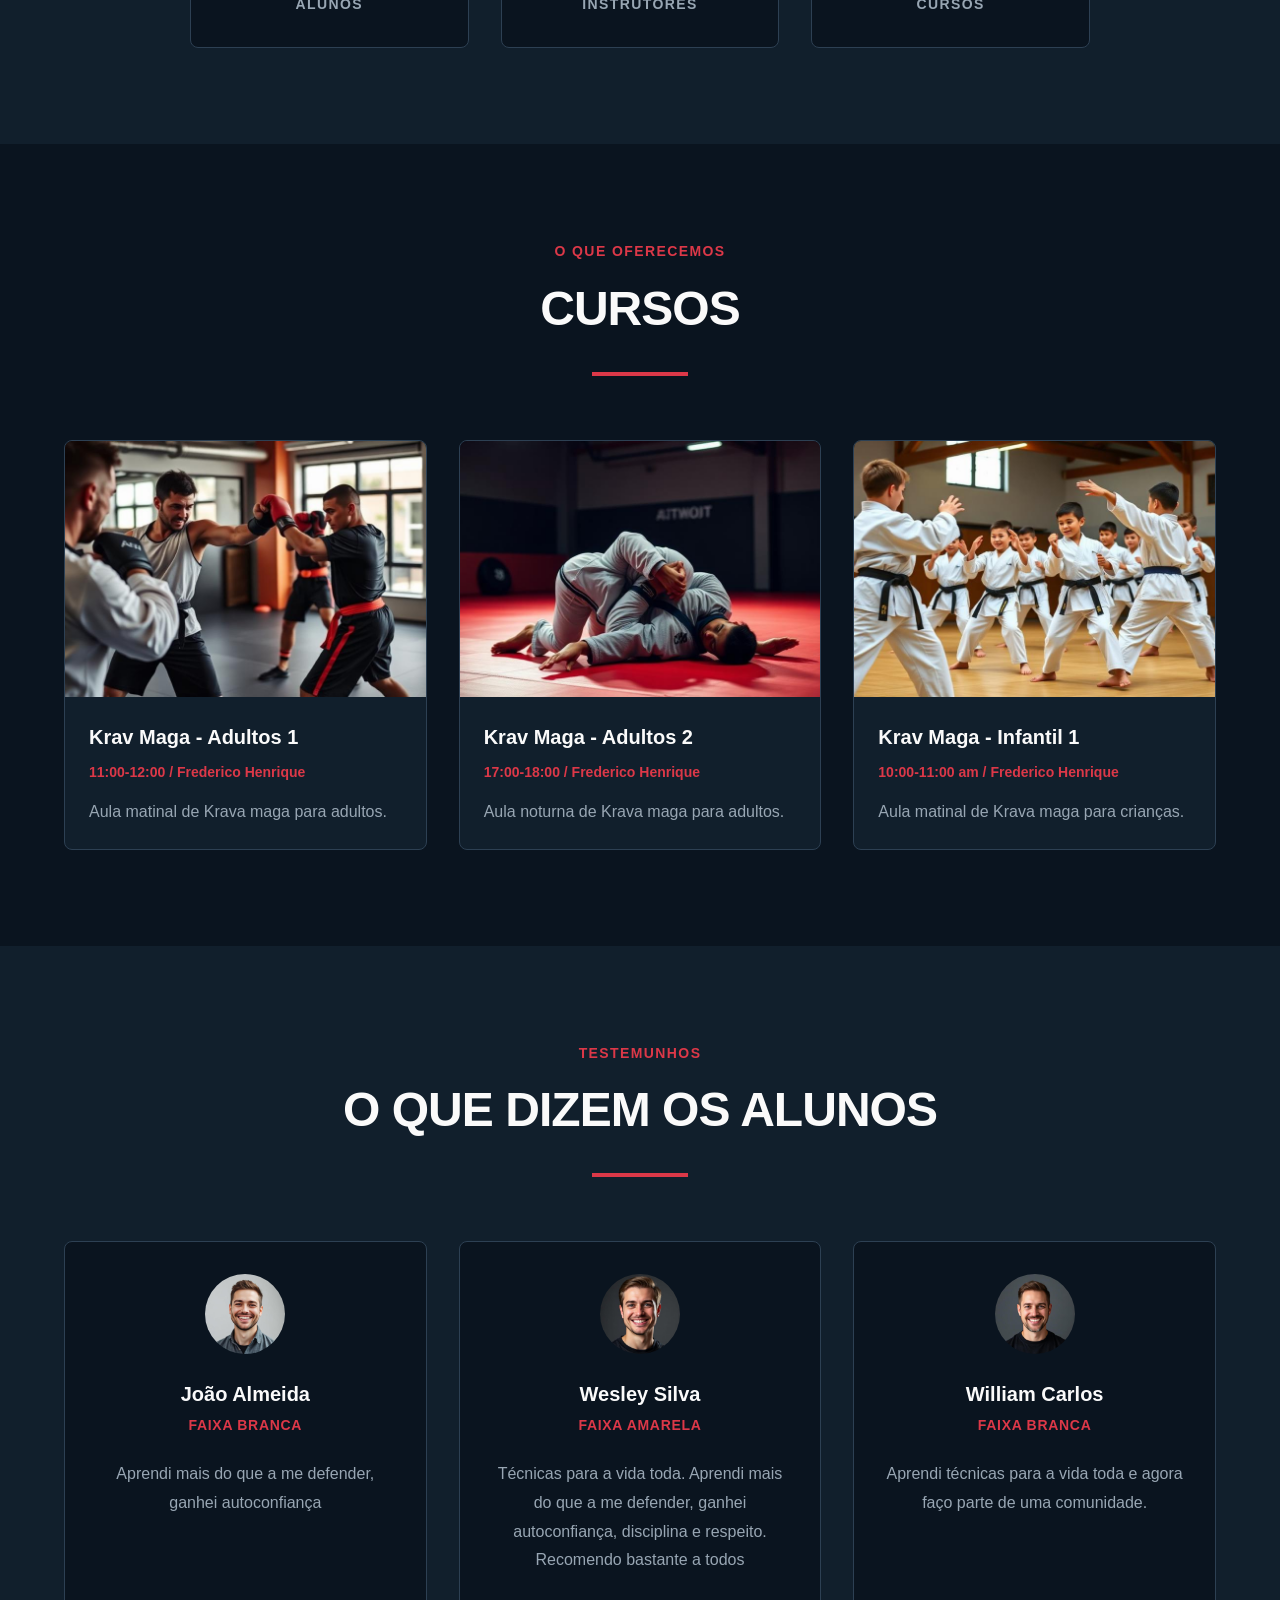
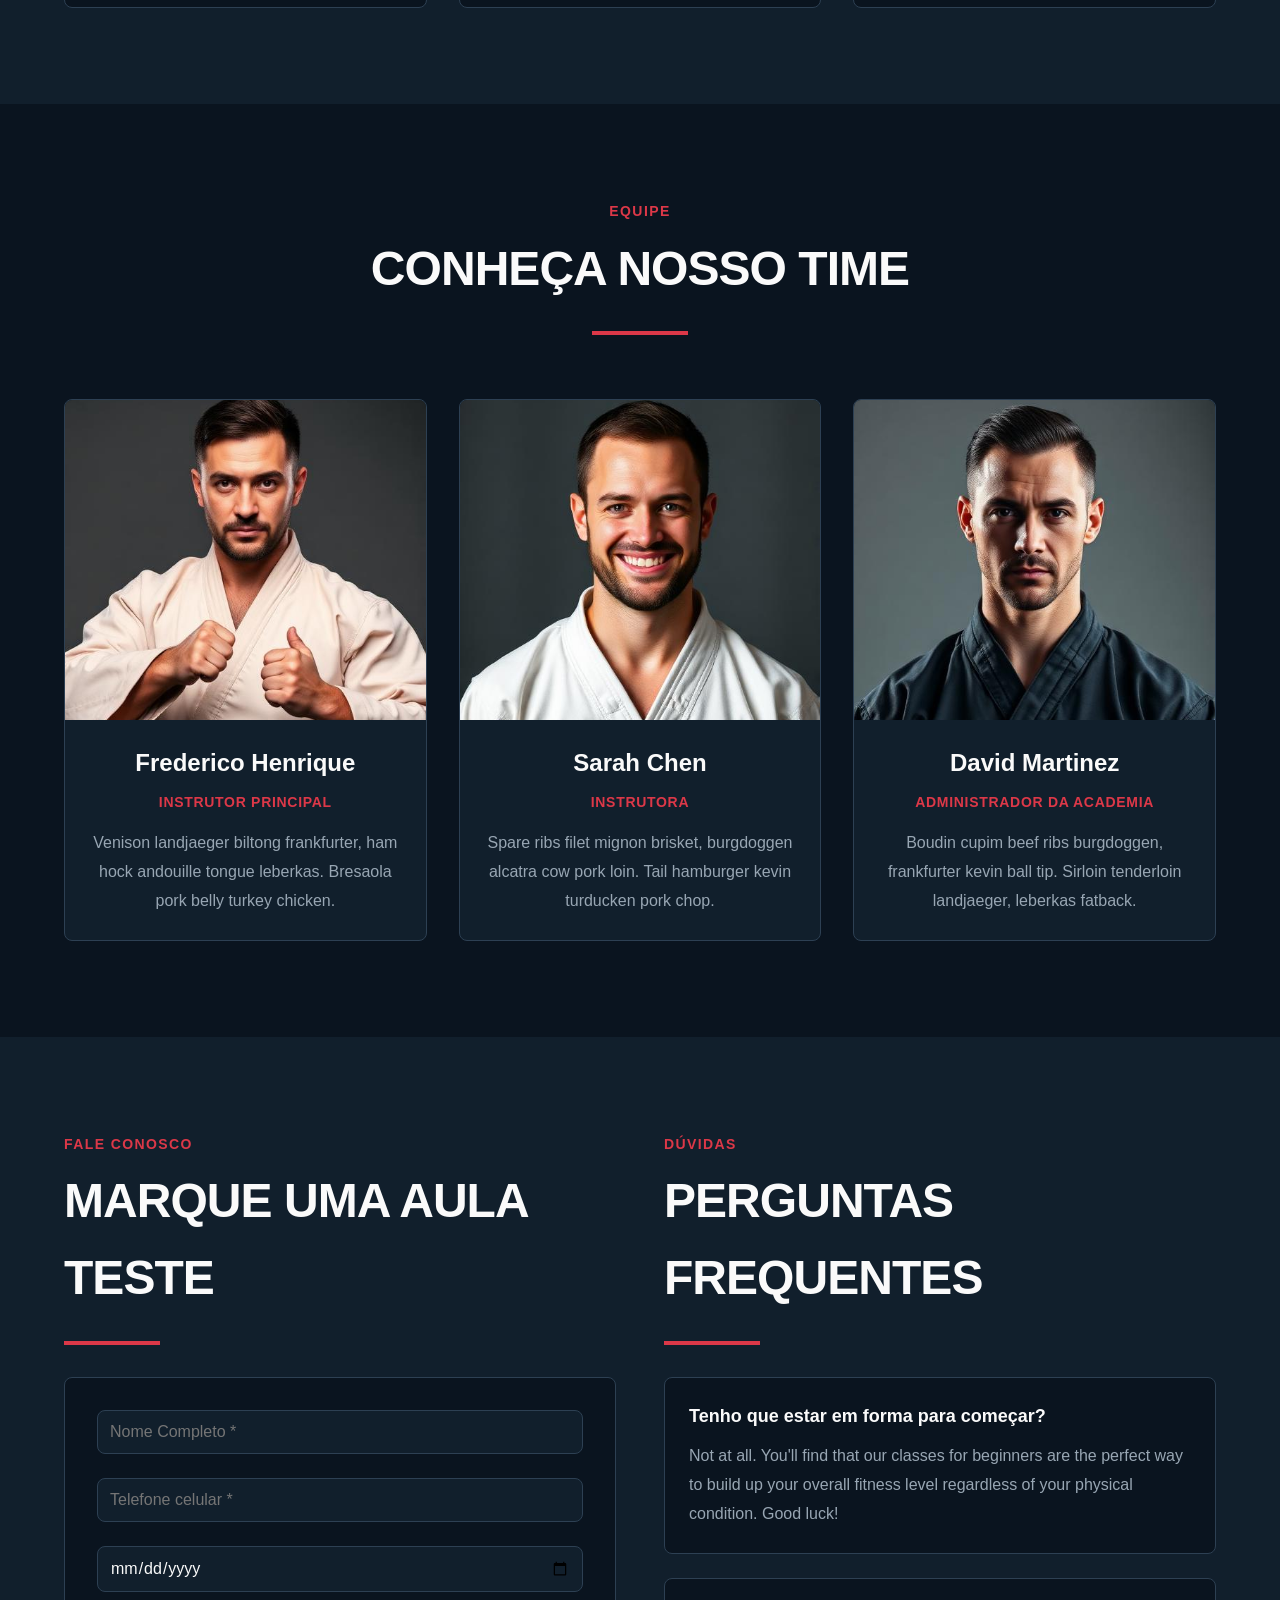
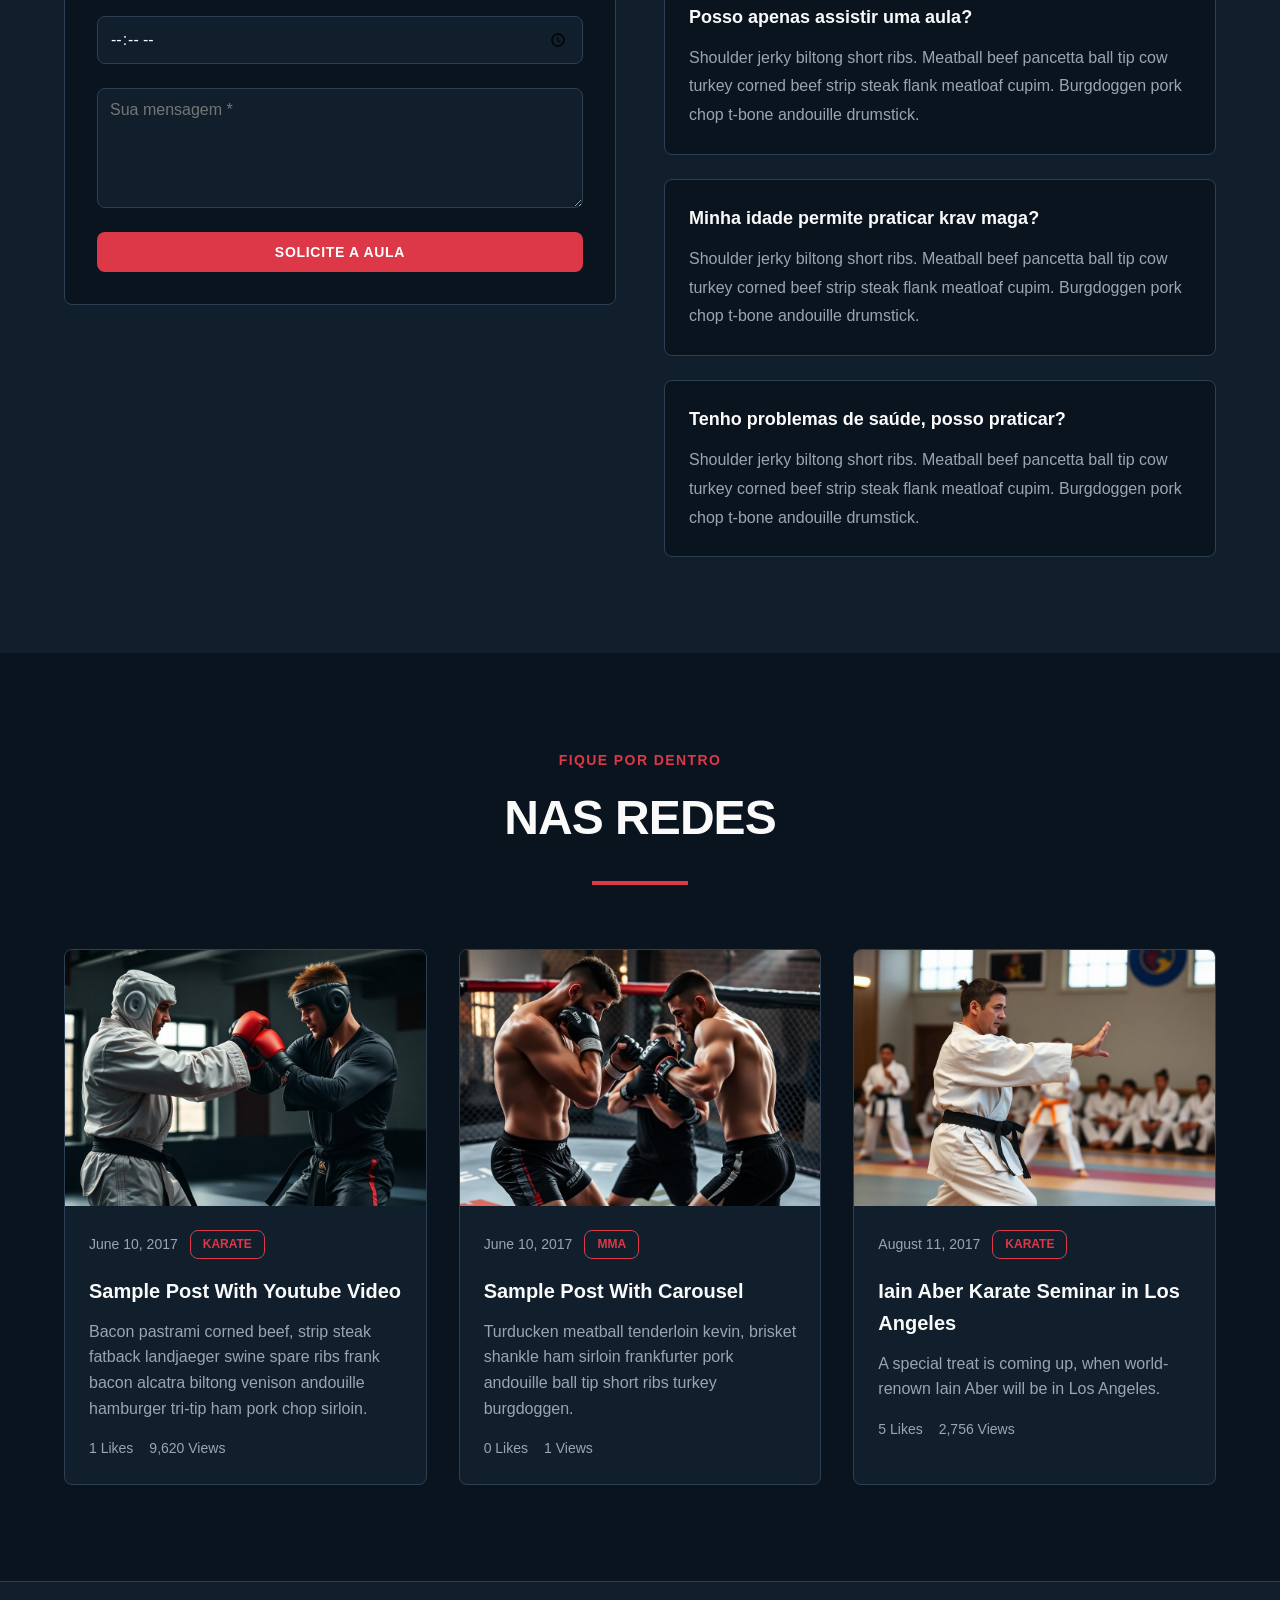
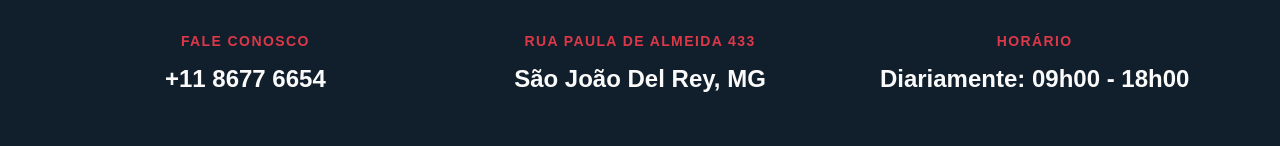
==== commit a25ccd85: "Revise Krav-Maga description and instructor bio Updated the description of Krav-Maga and instructor " ====
--- a/index.html
+++ b/index.html
@@ -49,9 +49,10 @@
             <span class="hero-title-line hero-title-accent">SE DEFENDER</span>
           </h1>
           <p class="hero-subtitle">
-            Krav Magá é um sistema de defesa pessoal, criado por Imi Lichtenfeld<br>
-            para o exército israelense, que se concentra em técnicas simples,<br> 
-            rápidas e eficientes para neutralizar ameaças em situações reais
+            Krav-Maga é uma arte marcial israelense para defesa pessoal.<br>
+            Criada por Imi Lichtenfeld e utilizada por anos pelo exército israelense,<br>
+            concentra técnicas rápidas, precisas e eficientes para neutralizar ameaças<br> 
+            em situações de perigos reais.
           </p>
           <button class="btn btn-primary btn-large">VEJA O CURSO</button>
         </div>
@@ -71,8 +72,16 @@
       
       <div class="about-content">
         <div class="about-text">
-          <p class="about-lead">Meu nome é Frederico Henrique, sou instrutor de Krava Magá autorizado e graduado pelo curso XYZ, 8já lecionei para mais de X alunos e grupos das froças armadas</p>
-          <p>Estamos localizados em XYZ na academia XYZ e oferecemos cursos compleots autorizados pela federação.</p>
+          <p class="about-lead">
+            Meu nome é Frederico Gonçalves, sou instrutor de Krav-Maga autorizado e 
+            graduado pela maior autoridade no mundo Yaron Lichtenstein. Tenho experiência no ensino de Krav Maga para civis, 
+            vigilantes, segurança pública e forças armadas, atuando com diferentes níveis e realidades operacionais.
+          </p>
+          <p>
+            Estamos localizados no centro de São João del Rei, na Avenida Presidente Tancredo Neves 295 e na 
+            Academia Brothers no bairro Matosinhos.<br>
+            Ofereço aulas completas autorizadas pela Escola Bukan.
+          </p>
         </div>
         <div class="about-stats">
           <div class="stat-card">
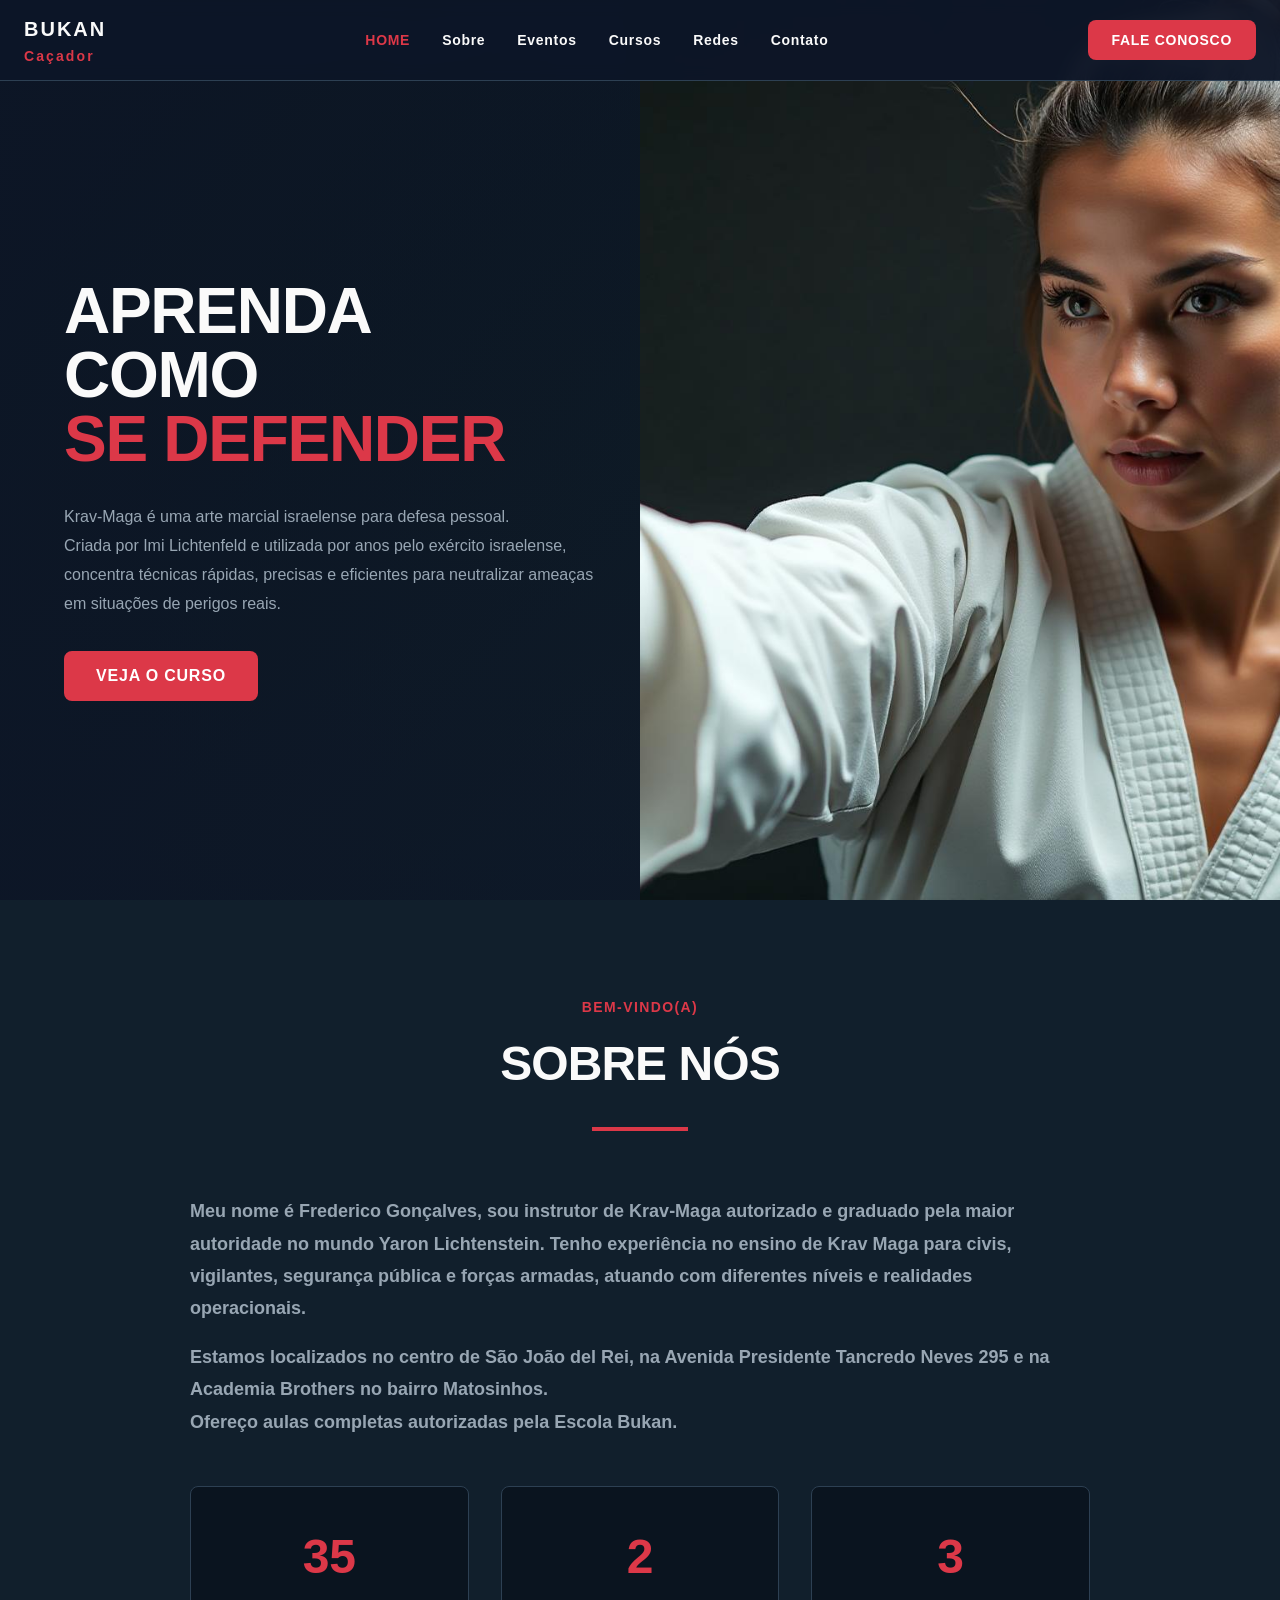
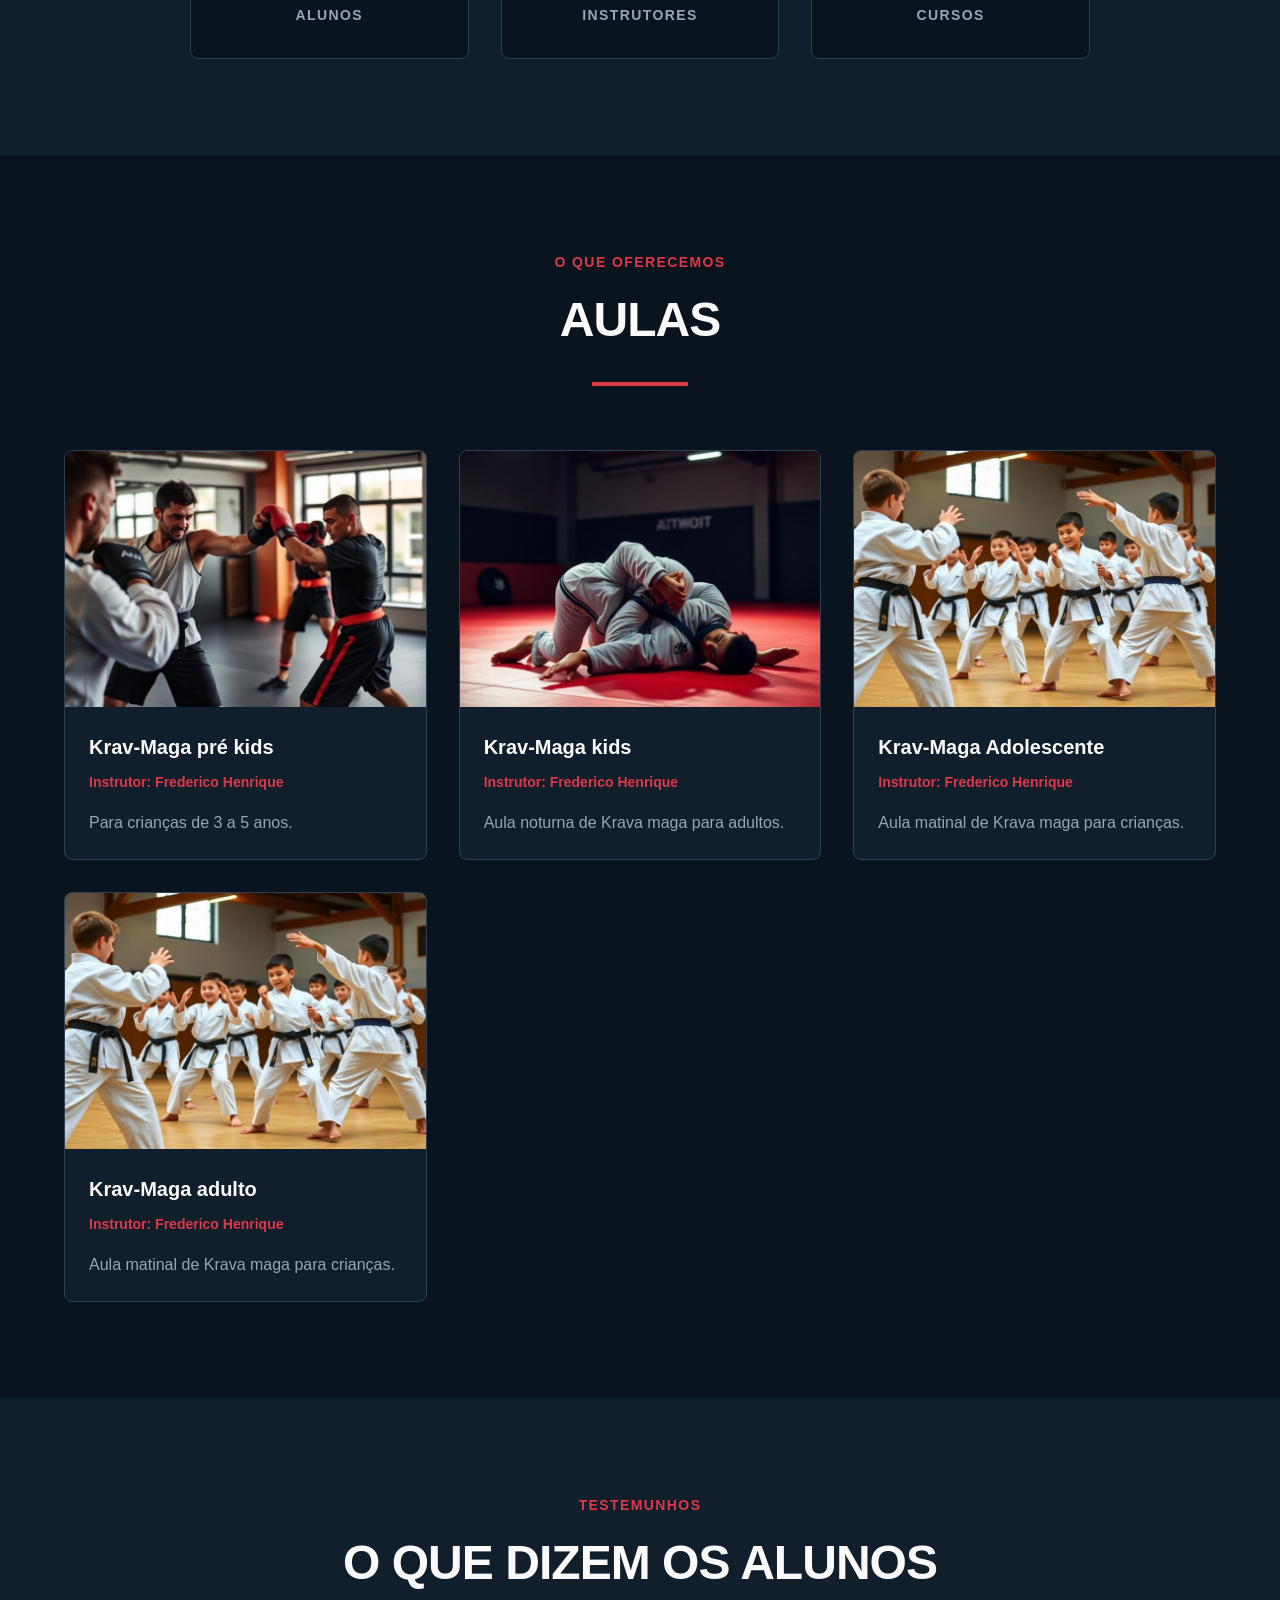
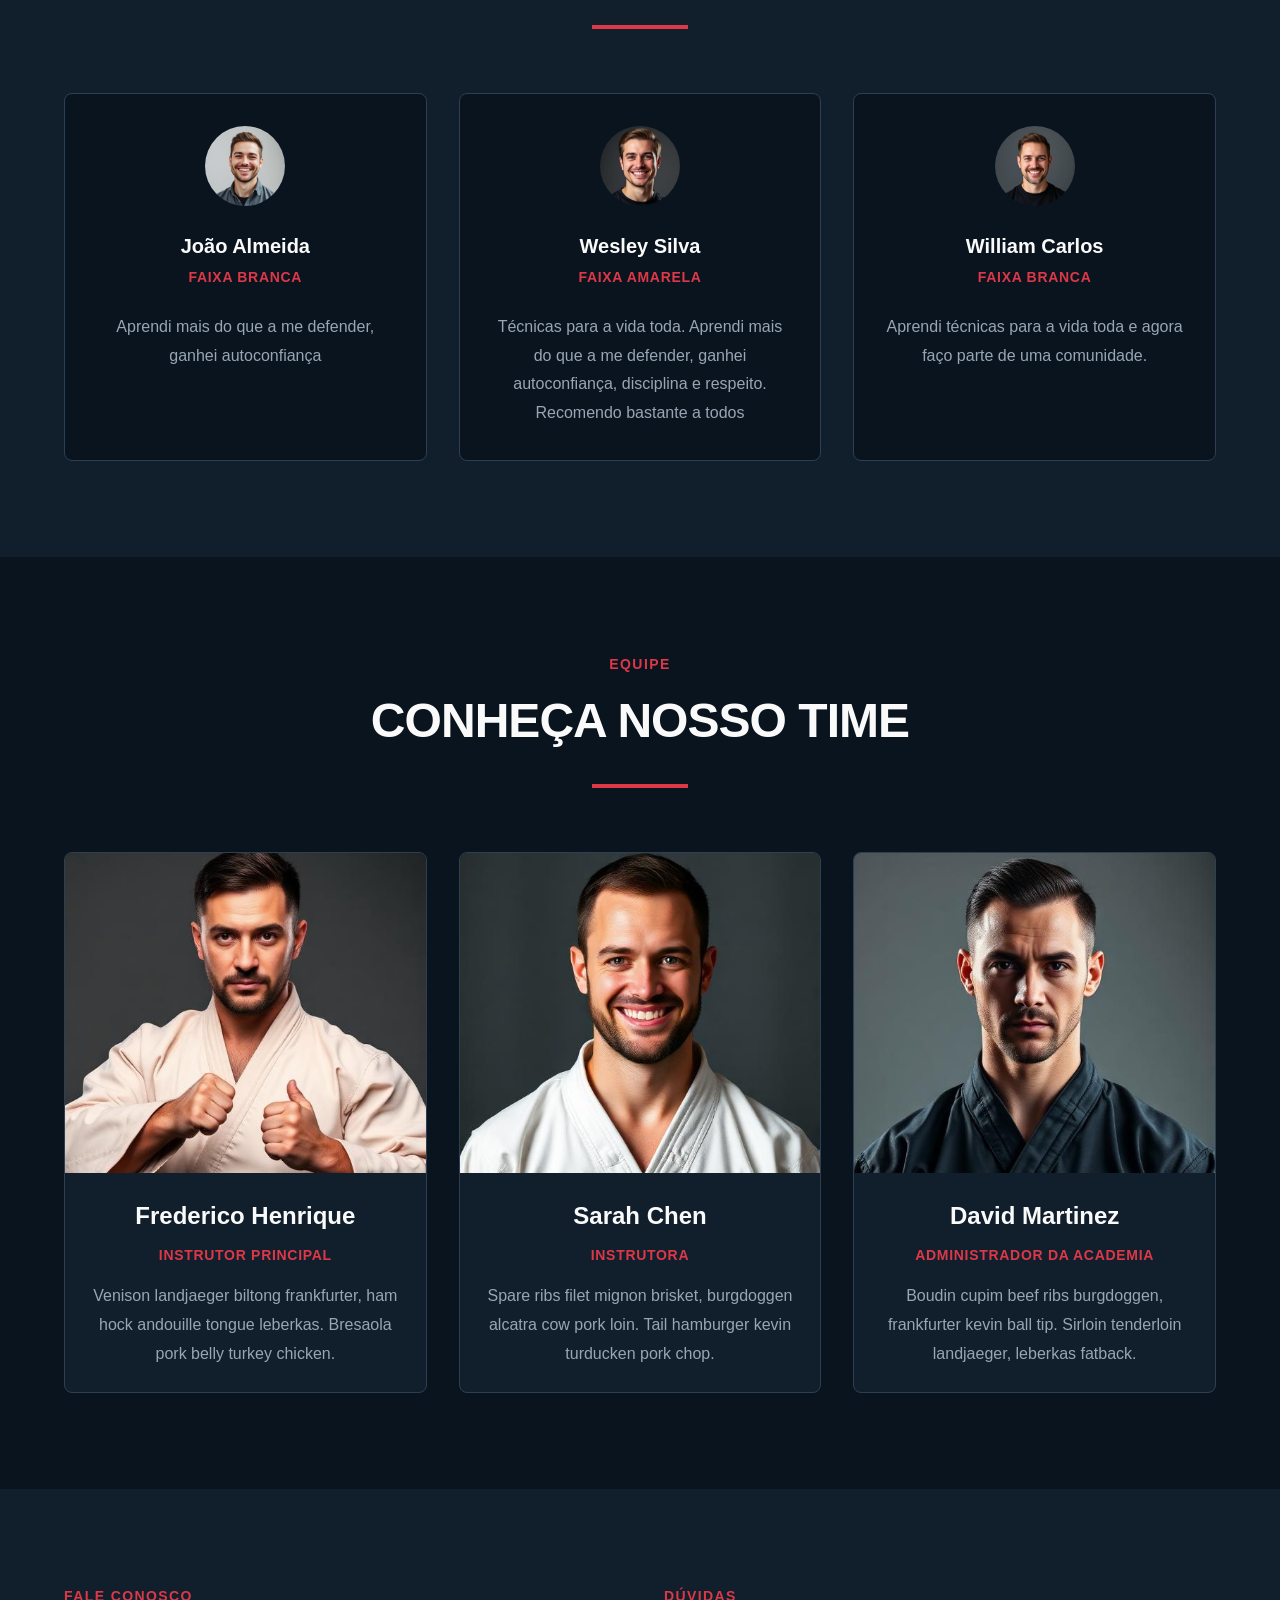
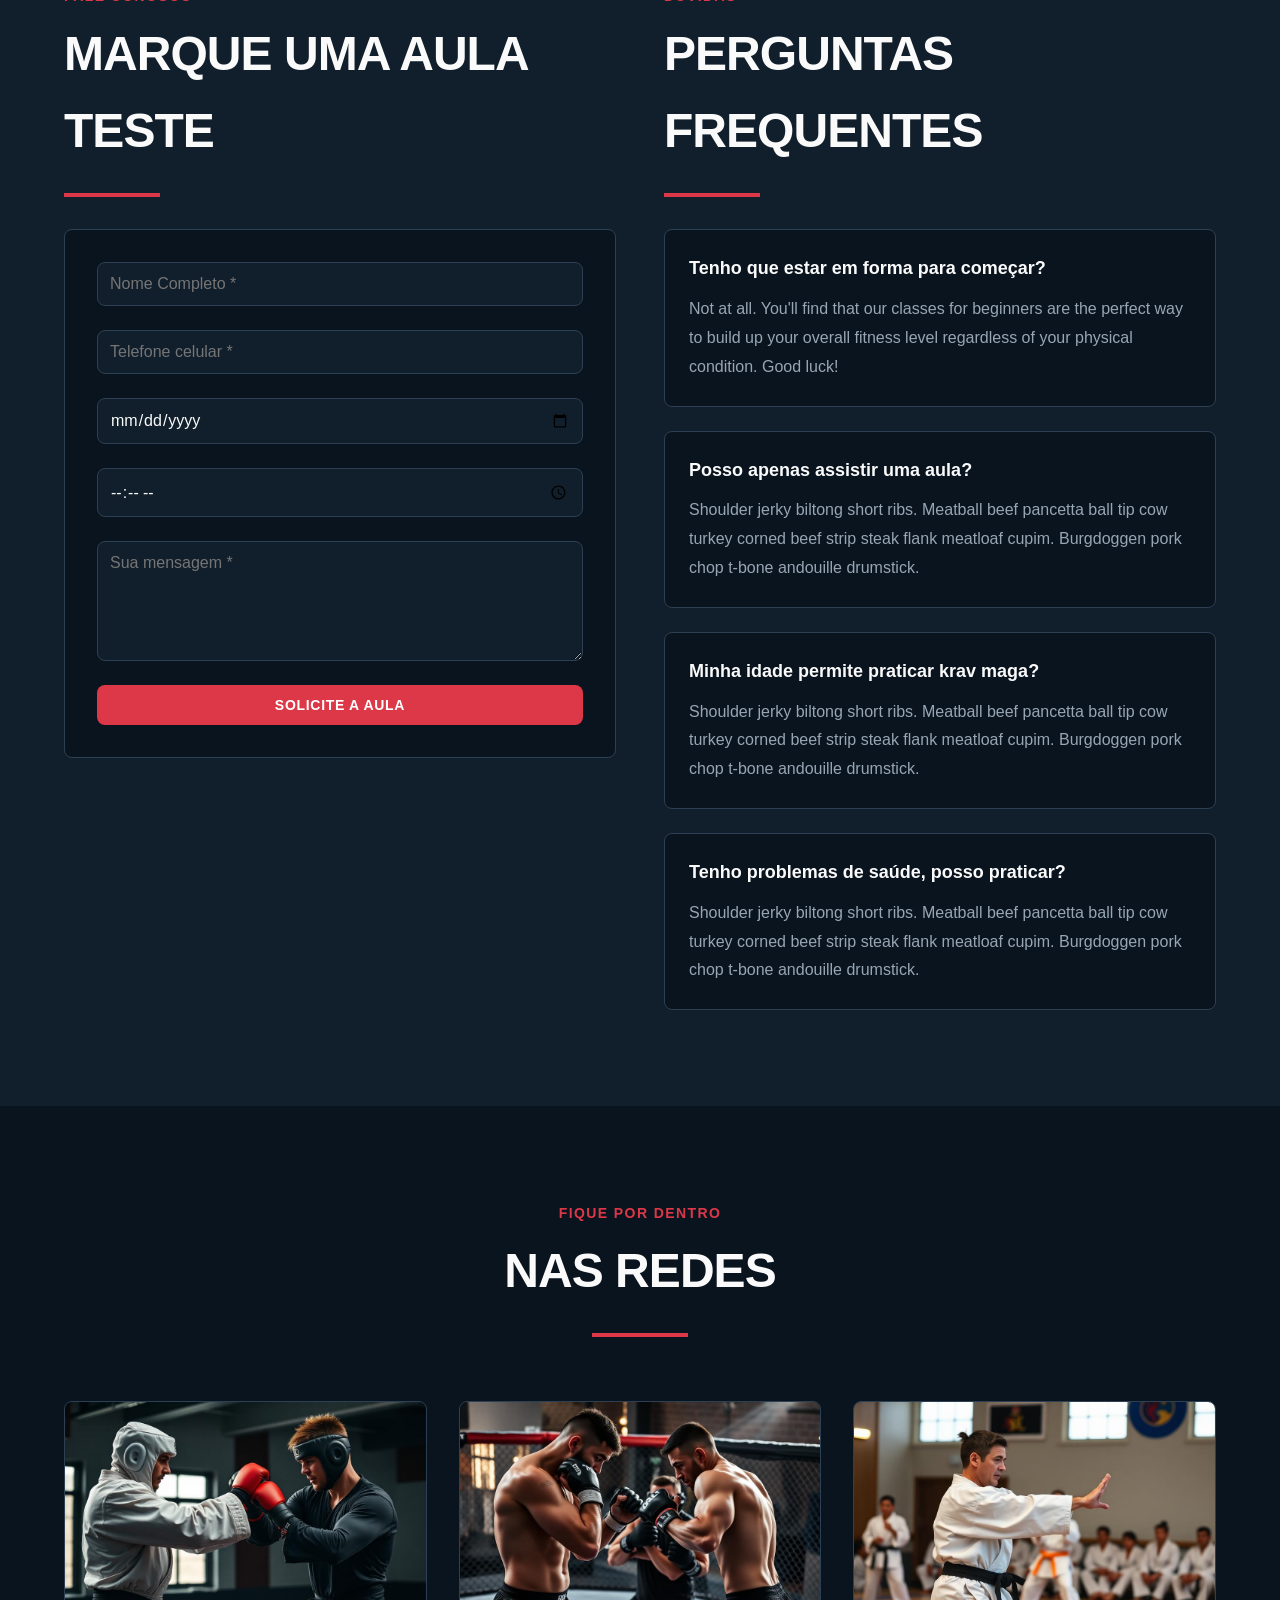
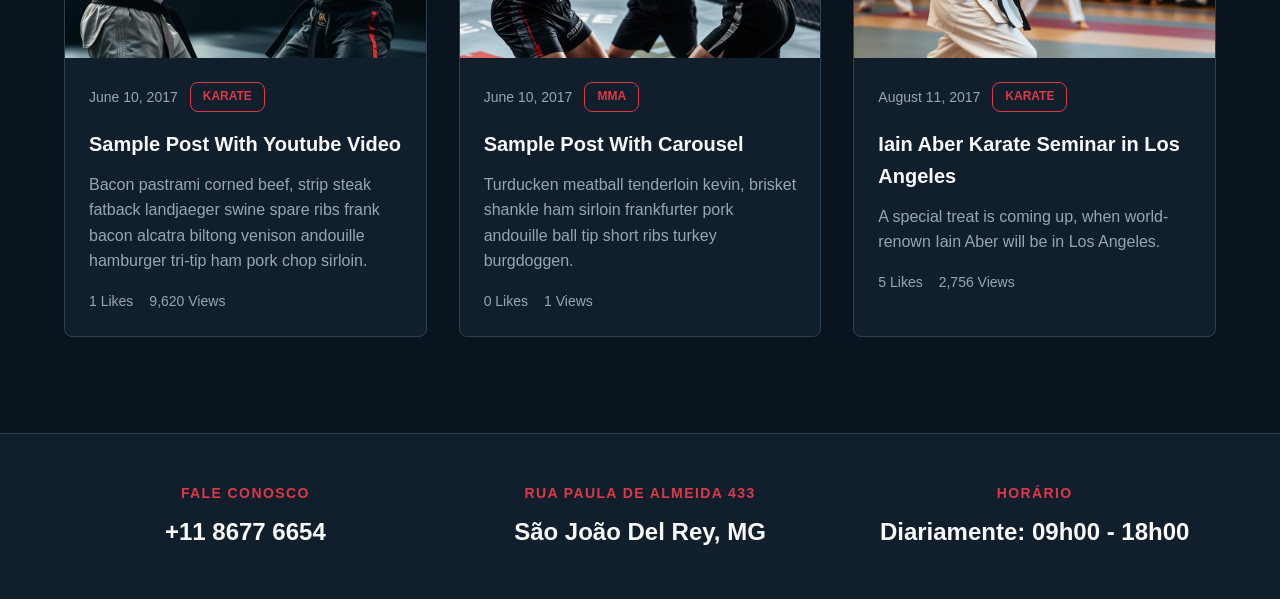
==== commit b31281ae: "Update class titles and descriptions for programs" ====
--- a/index.html
+++ b/index.html
@@ -77,7 +77,7 @@
             graduado pela maior autoridade no mundo Yaron Lichtenstein. Tenho experiência no ensino de Krav Maga para civis, 
             vigilantes, segurança pública e forças armadas, atuando com diferentes níveis e realidades operacionais.
           </p>
-          <p>
+          <p class="about-lead">
             Estamos localizados no centro de São João del Rei, na Avenida Presidente Tancredo Neves 295 e na 
             Academia Brothers no bairro Matosinhos.<br>
             Ofereço aulas completas autorizadas pela Escola Bukan.
@@ -106,7 +106,7 @@
     <div class="container">
       <div class="section-header">
         <div class="section-label">O que oferecemos</div>
-        <h2 class="section-title">CURSOS</h2>
+        <h2 class="section-title">AULAS</h2>
         <div class="section-divider"></div>
       </div>
       
@@ -114,17 +114,17 @@
         <div class="program-card">
           <img src="src/assets/program-kickboxing.jpg" alt="Krav Maga Group 1" class="program-image">
           <div class="program-content">
-            <h3 class="program-title">Krav Maga - Adultos 1</h3>
-            <p class="program-meta">11:00-12:00 / Frederico Henrique</p>
-            <p class="program-description">Aula matinal de Krava maga para adultos.</p>
+            <h3 class="program-title">Krav-Maga pré kids</h3>
+            <p class="program-meta">Instrutor: Frederico Henrique</p>
+            <p class="program-description">Para crianças de 3 a 5 anos.</p>
           </div>
         </div>
         
         <div class="program-card">
           <img src="src/assets/program-jiujitsu.jpg" alt="Krav Maga Group 2" class="program-image">
           <div class="program-content">
-            <h3 class="program-title">Krav Maga - Adultos 2</h3>
-            <p class="program-meta">17:00-18:00 / Frederico Henrique</p>
+            <h3 class="program-title">Krav-Maga kids</h3>
+            <p class="program-meta">Instrutor: Frederico Henrique</p>
             <p class="program-description">Aula noturna de Krava maga para adultos.</p>
           </div>
         </div>
@@ -132,8 +132,16 @@
         <div class="program-card">
           <img src="src/assets/program-kids.jpg" alt="Krav Maga Group 3" class="program-image">
           <div class="program-content">
-            <h3 class="program-title">Krav Maga - Infantil 1</h3>
-            <p class="program-meta">10:00-11:00 am / Frederico Henrique</p>
+            <h3 class="program-title">Krav-Maga Adolescente</h3>
+            <p class="program-meta">Instrutor: Frederico Henrique</p>
+            <p class="program-description">Aula matinal de Krava maga para crianças.</p>
+          </div>
+        </div>
+        <div class="program-card">
+          <img src="src/assets/program-kids.jpg" alt="Krav Maga Group 4" class="program-image">
+          <div class="program-content">
+            <h3 class="program-title">Krav-Maga adulto</h3>
+            <p class="program-meta">Instrutor: Frederico Henrique</p>
             <p class="program-description">Aula matinal de Krava maga para crianças.</p>
           </div>
         </div>
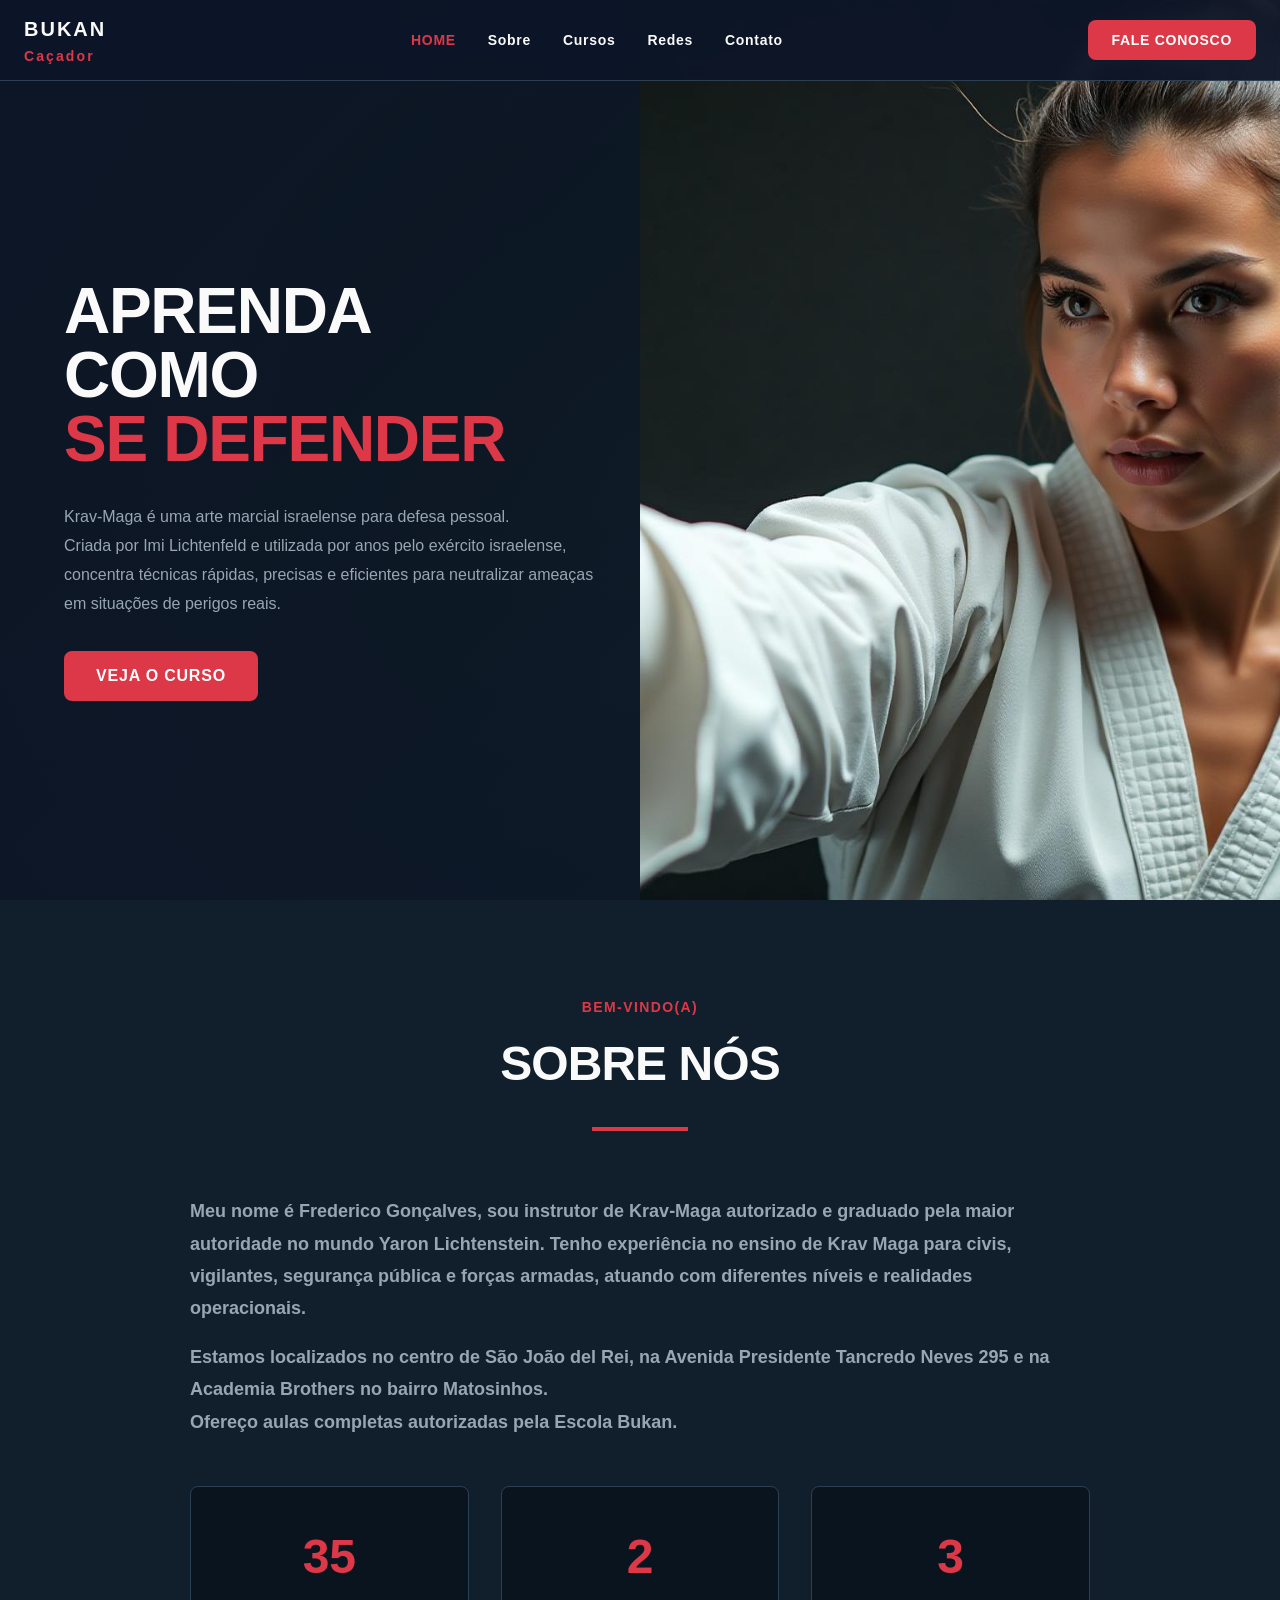
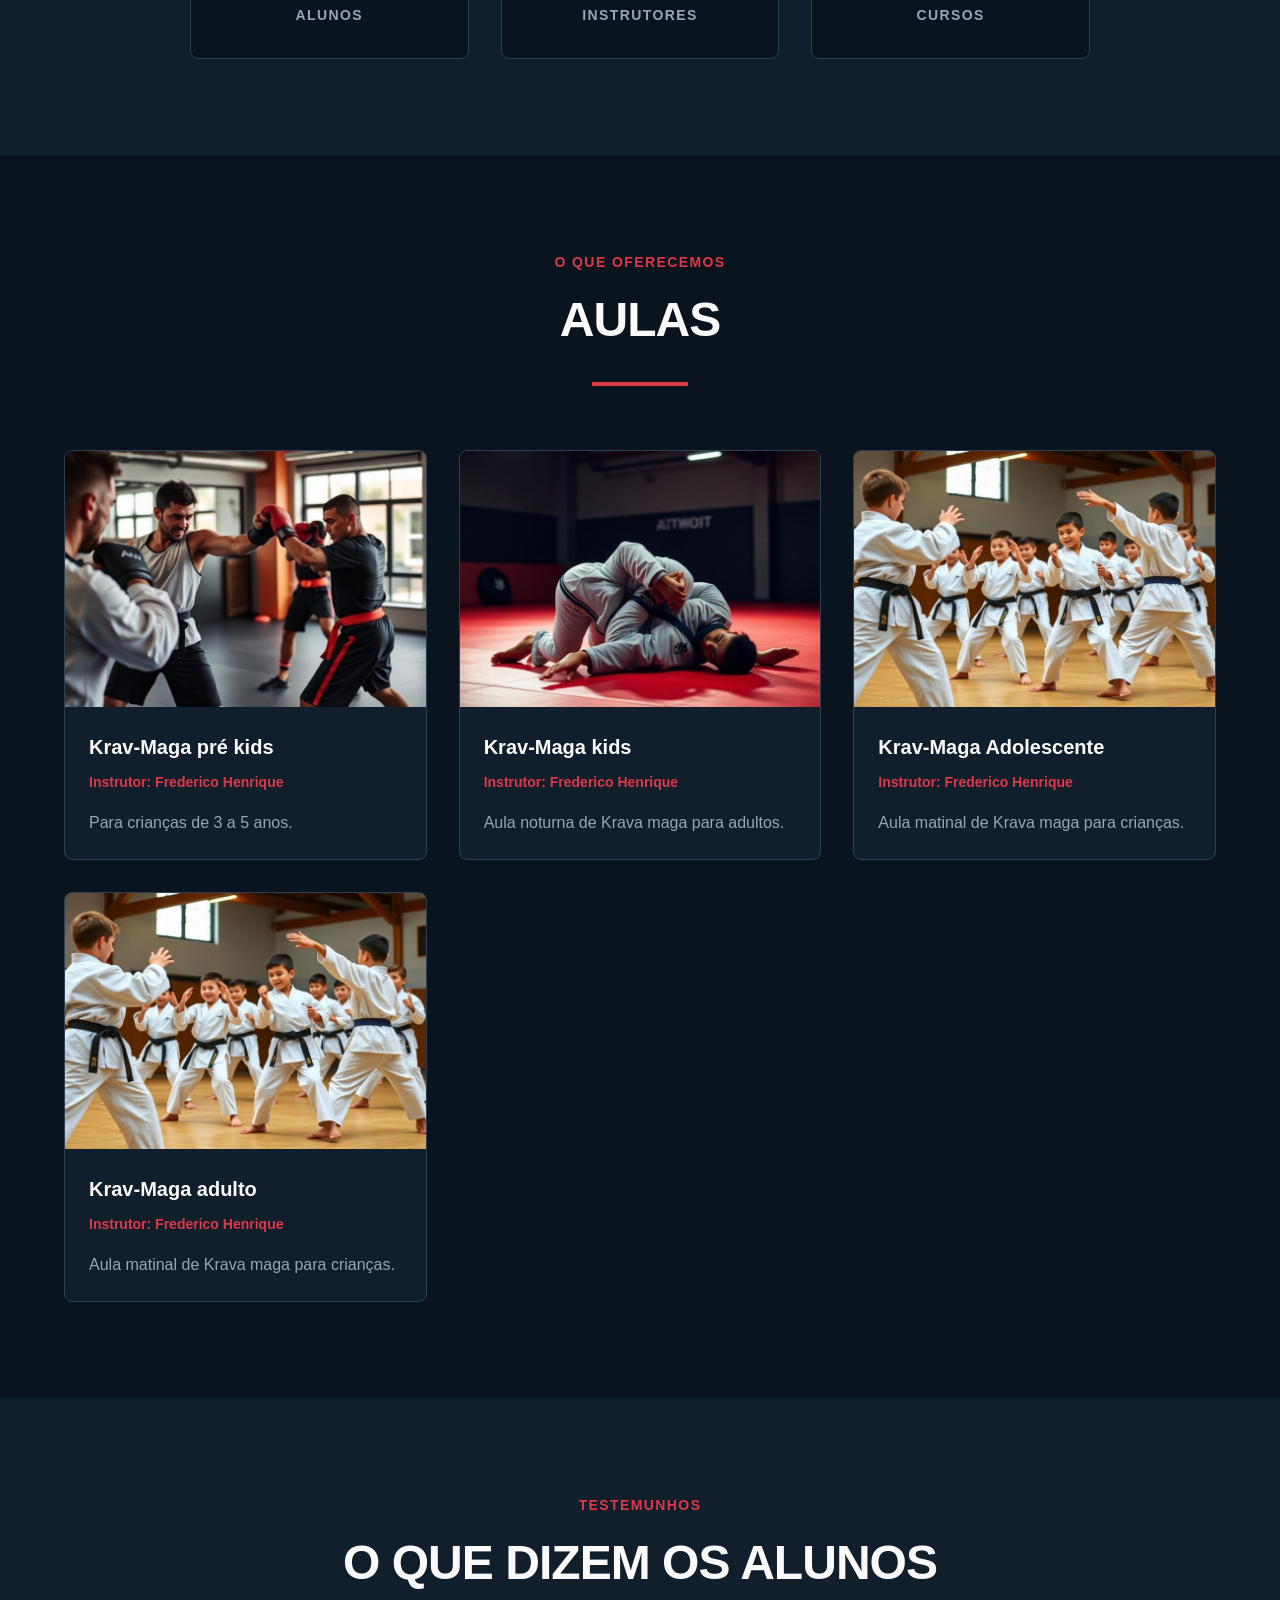
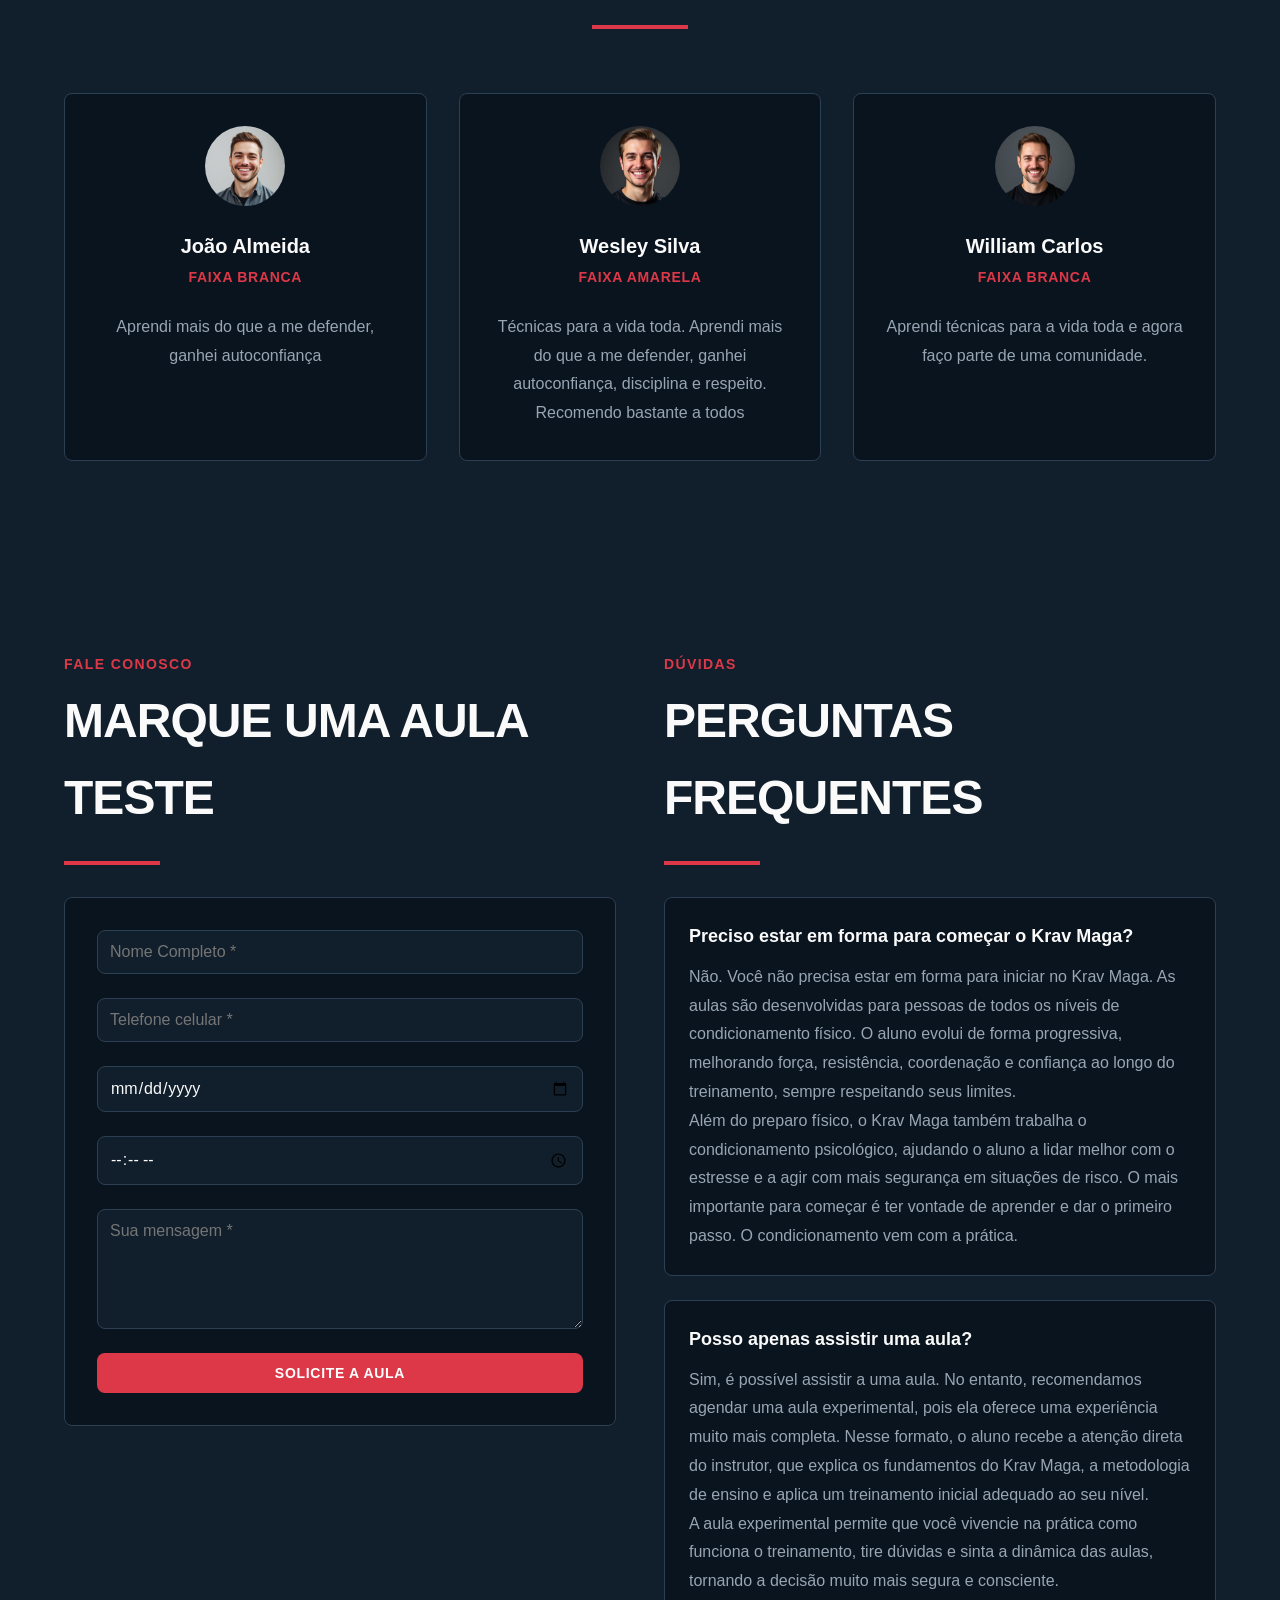
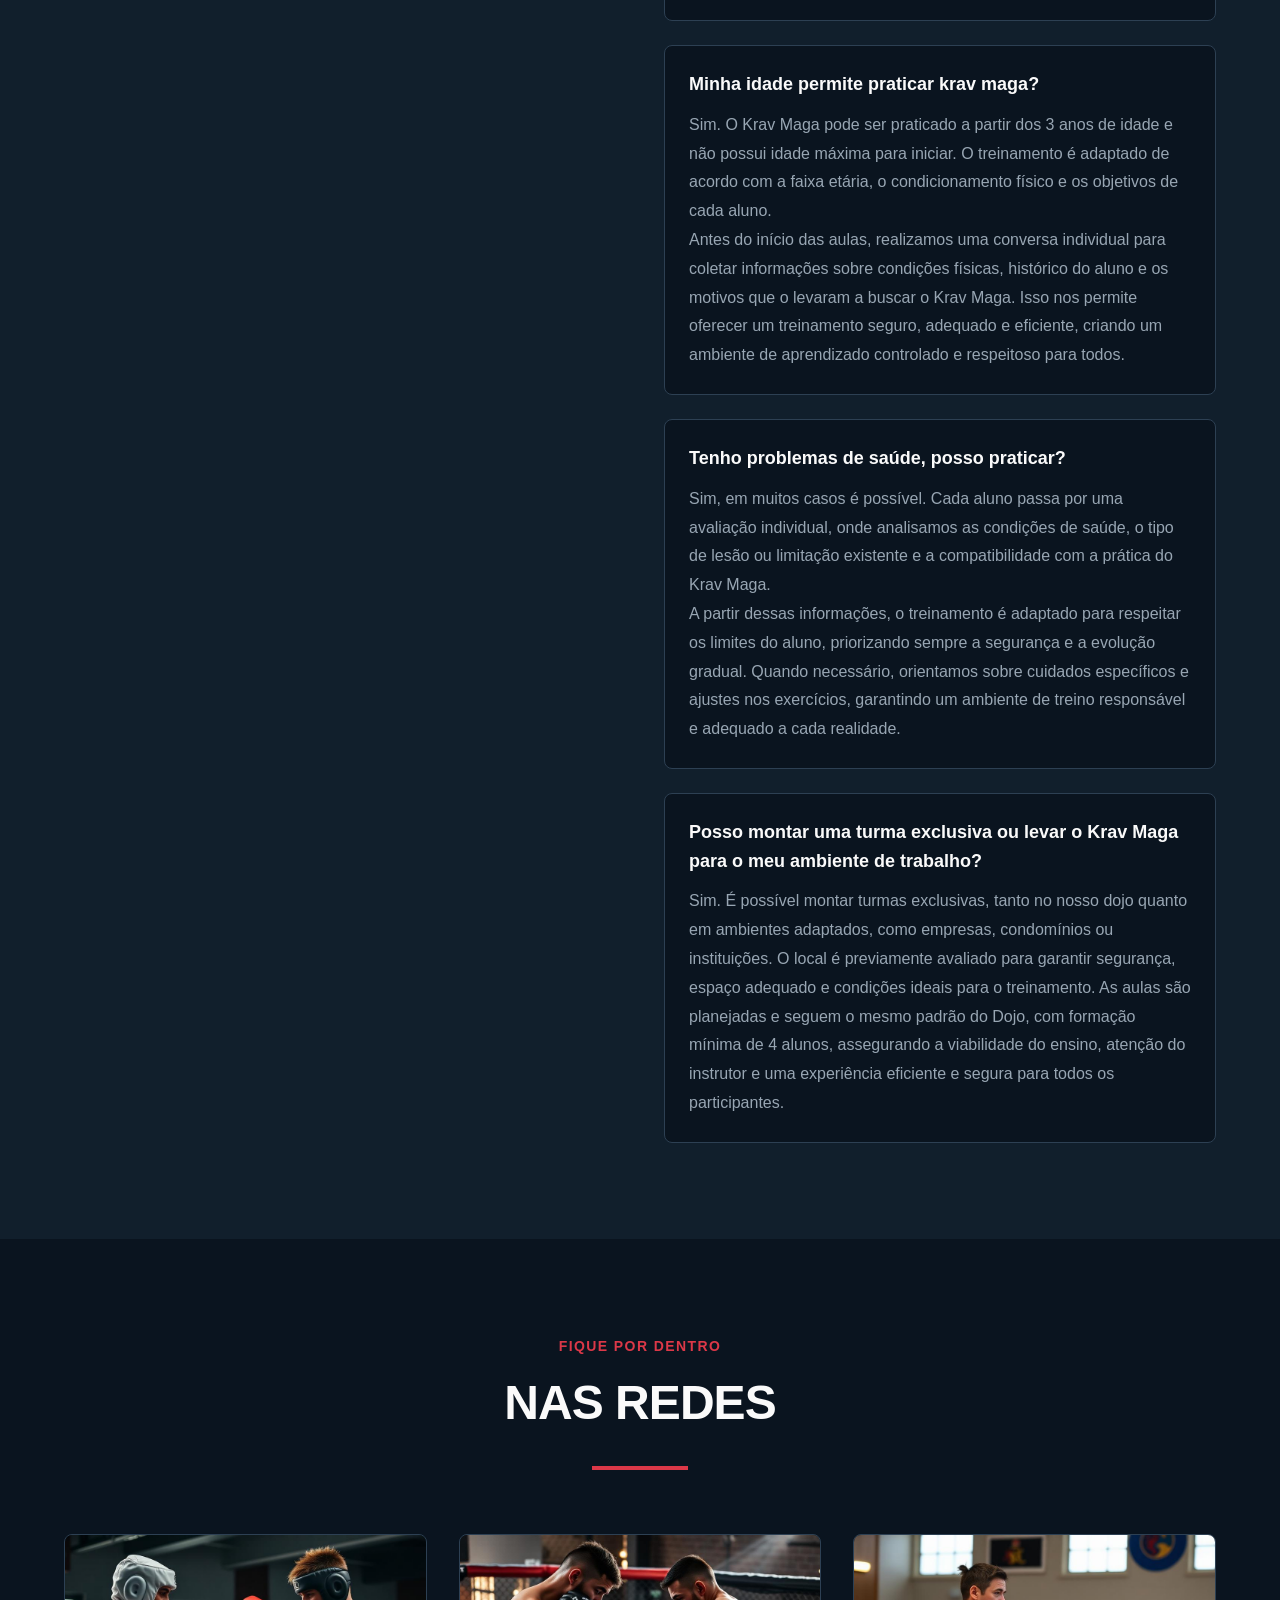
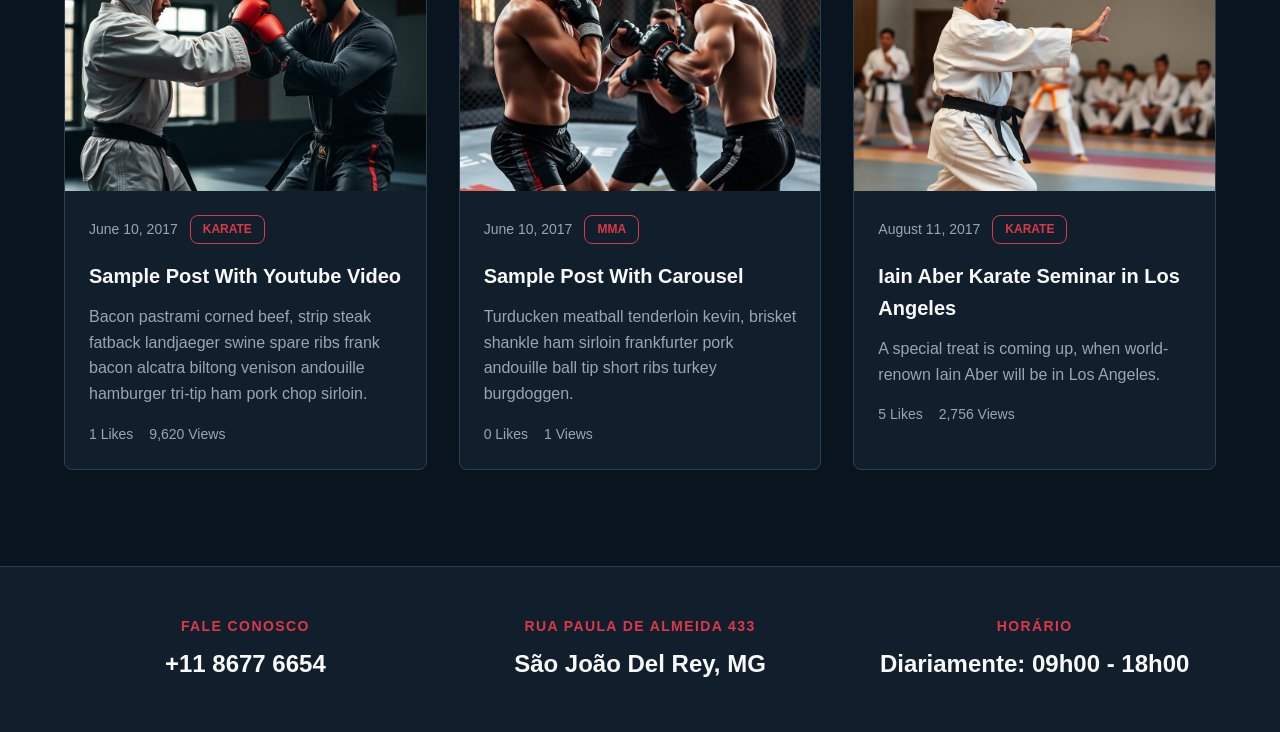
==== commit 619d553a: "Remove Instructors section and update FAQ content Removed the Instructors section and updated FAQs w" ====
--- a/index.html
+++ b/index.html
@@ -20,7 +20,6 @@
         <div class="nav-links" id="navLinks">
           <a href="#home" class="nav-link active">HOME</a>
           <a href="#about" class="nav-link">Sobre</a>
-          <a href="#programs" class="nav-link">Eventos</a>
           <a href="#programs" class="nav-link">Cursos</a>
           <a href="#news" class="nav-link">Redes</a>
           <a href="#contact" class="nav-link">Contato</a>
@@ -183,46 +182,6 @@
     </div>
   </section>
 
-  <!-- Instructors Section -->
-  <section class="section section-dark">
-    <div class="container">
-      <div class="section-header">
-        <div class="section-label">EQUIPE</div>
-        <h2 class="section-title">Conheça nosso time</h2>
-        <div class="section-divider"></div>
-      </div>
-      
-      <div class="instructors-grid">
-        <div class="instructor-card">
-          <img src="src/assets/instructor-1.jpg" alt="Marcus Reid" class="instructor-image">
-          <div class="instructor-content">
-            <h3 class="instructor-name">Frederico Henrique</h3>
-            <p class="instructor-title">INstrutor Principal</p>
-            <p class="instructor-description">Venison landjaeger biltong frankfurter, ham hock andouille tongue leberkas. Bresaola pork belly turkey chicken.</p>
-          </div>
-        </div>
-        
-        <div class="instructor-card">
-          <img src="src/assets/instructor-2.jpg" alt="Sarah Chen" class="instructor-image">
-          <div class="instructor-content">
-            <h3 class="instructor-name">Sarah Chen</h3>
-            <p class="instructor-title">Instrutora</p>
-            <p class="instructor-description">Spare ribs filet mignon brisket, burgdoggen alcatra cow pork loin. Tail hamburger kevin turducken pork chop.</p>
-          </div>
-        </div>
-        
-        <div class="instructor-card">
-          <img src="src/assets/instructor-3.jpg" alt="David Martinez" class="instructor-image">
-          <div class="instructor-content">
-            <h3 class="instructor-name">David Martinez</h3>
-            <p class="instructor-title">Administrador da academia</p>
-            <p class="instructor-description">Boudin cupim beef ribs burgdoggen, frankfurter kevin ball tip. Sirloin tenderloin landjaeger, leberkas fatback.</p>
-          </div>
-        </div>
-      </div>
-    </div>
-  </section>
-
   <!-- Free Pass Section -->
   <section class="section section-light" id="contact">
     <div class="container">
@@ -249,23 +208,51 @@
           
           <div class="faq-list">
             <div class="faq-item">
-              <h3 class="faq-question">Tenho que estar em forma para começar?</h3>
-              <p class="faq-answer">Not at all. You'll find that our classes for beginners are the perfect way to build up your overall fitness level regardless of your physical condition. Good luck!</p>
+              <h3 class="faq-question">Preciso estar em forma para começar o Krav Maga?</h3>
+              <p class="faq-answer">Não. Você não precisa estar em forma para iniciar no Krav Maga. 
+                As aulas são desenvolvidas para pessoas de todos os níveis de condicionamento físico. 
+                O aluno evolui de forma progressiva, melhorando força, resistência, coordenação e 
+                confiança ao longo do treinamento, sempre respeitando seus limites.<br>
+                Além do preparo físico, o Krav Maga também trabalha o condicionamento psicológico, 
+                ajudando o aluno a lidar melhor com o estresse e a agir com mais segurança 
+                em situações de risco. O mais importante para começar é ter vontade de aprender e 
+                dar o primeiro passo. O condicionamento vem com a prática.
+              </p>
             </div>
             
             <div class="faq-item">
               <h3 class="faq-question">Posso apenas assistir uma aula?</h3>
-              <p class="faq-answer">Shoulder jerky biltong short ribs. Meatball beef pancetta ball tip cow turkey corned beef strip steak flank meatloaf cupim. Burgdoggen pork chop t-bone andouille drumstick.</p>
+              <p class="faq-answer">Sim, é possível assistir a uma aula. 
+                No entanto, recomendamos agendar uma aula experimental, 
+                pois ela oferece uma experiência muito mais completa. 
+                Nesse formato, o aluno recebe a atenção direta do instrutor, 
+                que explica os fundamentos do Krav Maga, a metodologia de ensino 
+                e aplica um treinamento inicial adequado ao seu nível.<br>
+                A aula experimental permite que você vivencie na prática como funciona o treinamento, 
+                tire dúvidas e sinta a dinâmica das aulas, tornando a decisão muito mais segura e consciente.
+              </p>
             </div>
             
             <div class="faq-item">
               <h3 class="faq-question">Minha idade permite praticar krav maga?</h3>
-              <p class="faq-answer">Shoulder jerky biltong short ribs. Meatball beef pancetta ball tip cow turkey corned beef strip steak flank meatloaf cupim. Burgdoggen pork chop t-bone andouille drumstick.</p>
+              <p class="faq-answer">
+                Sim. O Krav Maga pode ser praticado a partir dos 3 anos de idade e não possui idade máxima para iniciar. O treinamento é adaptado de acordo com a faixa etária, o condicionamento físico e os objetivos de cada aluno.
+                <br>Antes do início das aulas, realizamos uma conversa individual para coletar informações sobre condições físicas, histórico do aluno e os motivos que o levaram a buscar o Krav Maga. Isso nos permite oferecer um treinamento seguro, adequado e eficiente, criando um ambiente de aprendizado controlado e respeitoso para todos.
+              </p>
             </div>
             
             <div class="faq-item">
               <h3 class="faq-question">Tenho problemas de saúde, posso praticar?</h3>
-              <p class="faq-answer">Shoulder jerky biltong short ribs. Meatball beef pancetta ball tip cow turkey corned beef strip steak flank meatloaf cupim. Burgdoggen pork chop t-bone andouille drumstick.</p>
+              <p class="faq-answer">Sim, em muitos casos é possível. Cada aluno passa por uma avaliação individual, onde analisamos as condições de saúde, o tipo de lesão ou limitação existente e a compatibilidade com a prática do Krav Maga.
+              <br>A partir dessas informações, o treinamento é adaptado para respeitar os limites do aluno, priorizando sempre a segurança e a evolução gradual. Quando necessário, orientamos sobre cuidados específicos e ajustes nos exercícios, garantindo um ambiente de treino responsável e adequado a cada realidade.
+              </p>
+            </div>
+
+            <div class="faq-item">
+              <h3 class="faq-question">Posso montar uma turma exclusiva ou levar o Krav Maga para o meu ambiente de trabalho?</h3>
+              <p class="faq-answer">
+                Sim. É possível montar turmas exclusivas, tanto no nosso dojo quanto em ambientes adaptados, como empresas, condomínios ou instituições. O local é previamente avaliado para garantir segurança, espaço adequado e condições ideais para o treinamento. As aulas são planejadas e seguem o mesmo padrão do Dojo, com formação mínima de 4 alunos, assegurando a viabilidade do ensino, atenção do instrutor e uma experiência eficiente e segura para todos os participantes.
+              </p>
             </div>
           </div>
         </div>
